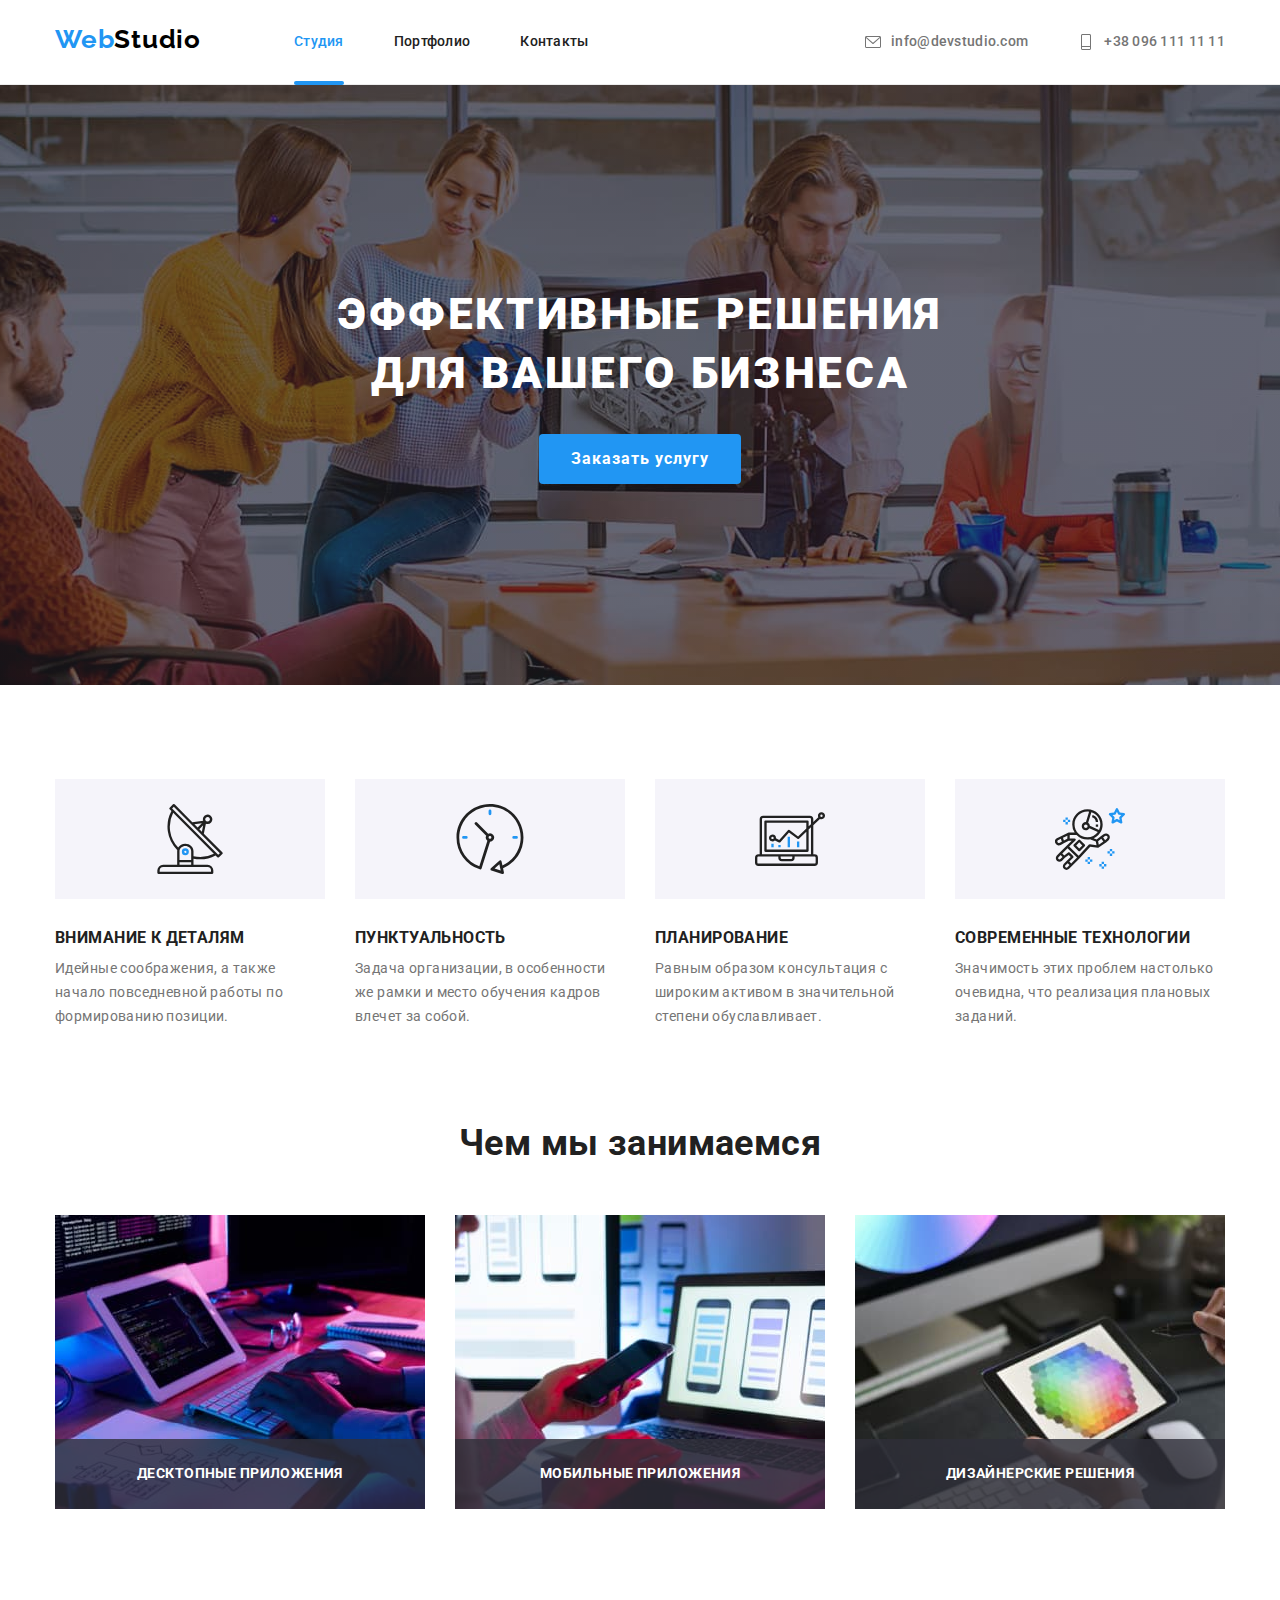
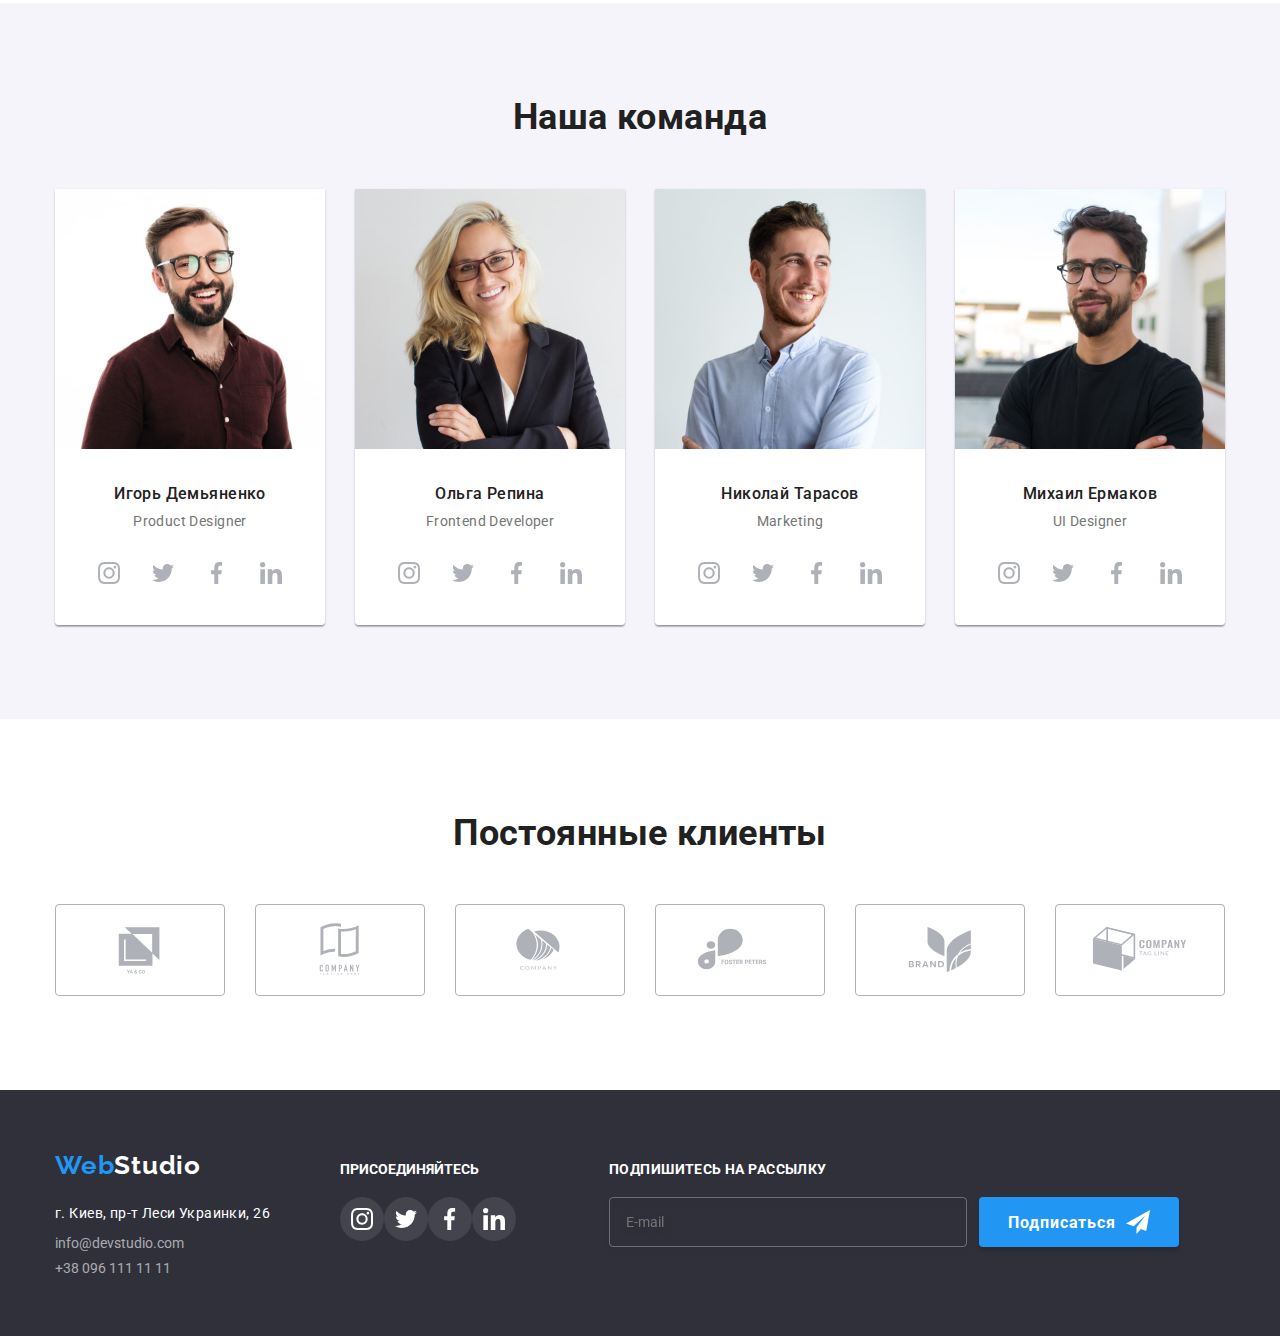
==== index.html @ de1c27d7 "first start with sass" ====
<!DOCTYPE html>
<html lang="ru">
<head>
   <meta charset="UTF-8">
   <meta http-equiv="X-UA-Compatible" content="IE=edge">
   <meta name="viewport" content="width=device-width, initial-scale=1.0">
   <title>Студия</title>
   <link href="https://fonts.googleapis.com/css2?family=Raleway:wght@700&family=Roboto:wght@400;500;700;900&display=swap"
      rel="stylesheet">
   <link rel="stylesheet" href="https://cdnjs.cloudflare.com/ajax/libs/modern-normalize/1.1.0/modern-normalize.min.css" />
   <link rel="stylesheet" href="./css/main.min.css">

</head>
<body>
      <!-- ----------------------------------------------------Header -->
   <header class="header">
      <div class="container head">
      <a href="./index.html" rel="noopener noreferrer" class="logo" lang="en">Web<span class="logo-primary">Studio</span></a>
      <nav class="nav">
         <ul class="nav-list">
            <li class="nav-item"><a class="nav-link curent" href="./index.html">Студия</a></li>
            <li class="nav-item"><a class="nav-link" href="./portfolio.html">Портфолио</a></li>
            <li class="nav-item"><a class="nav-link" href="">Контакты</a></li>
         </ul>
      </nav>
         <ul class="contact-list">
            <li class="contact-item">
               <a class="contact-link" href="mailto:info@devstudio.com"><svg class="icon-contact">
                  <use href="./images/icons-svg/symbol-defs.svg#icon-mail-icon" ></use>
               </svg>info@devstudio.com</a></li>
            <li class="contact-item">
               <a class="contact-link" href="tel:+380961111111"><svg class="icon-contact">
                  <use href="./images/icons-svg/symbol-defs.svg#icon-phone-icon" ></use>
               </svg>+38 096 111 11 11</a>
            </li>
         </ul>
      </div>
   </header>
   <main>
      <!------------------------------------------------------ Hero -->
         <section class="section main">
            <h1 class="main-title">Эффективные решения для вашего бизнеса</h1>
            <button class="main-button" type="button" data-modal-open>Заказать услугу</button>
         </section>
      <!-- -----------------------------------------------Особенности -->
      <section class="section features">
         <div class="container features">
            <h2 class="visually-hidden">Особенности</h2>
            <ul class="features-list">
               <li class="features-item">
                  <div class="features-icon-container">
                     <svg class="icon-features">
                        <use href="./images/features-icon/features-icon.svg#icon-antenna1"></use>
                     </svg>
                  </div>
                  <h3 class="features-caption">Внимание к деталям</h3>
                  <p class="features-text">Идейные соображения, а также начало повседневной работы по формированию позиции.</p>
               </li>
               <li class="features-item">
                  <div class="features-icon-container">
                     <svg class="icon-features">
                        <use href="./images/features-icon/features-icon.svg#icon-clock2"></use>
                     </svg>
                  </div>
                  <h3 class="features-caption">Пунктуальность</h3>
                  <p class="features-text">Задача организации, в особенности же рамки и место обучения кадров влечет за собой.</p>
               </li>
               <li class="features-item">
                  <div class="features-icon-container">
                     <svg class="icon-features">
                        <use href="./images/features-icon/features-icon.svg#icon-diagram3"></use>
                     </svg>
                  </div>
                  <h3 class="features-caption">Планирование</h3>
                  <p class="features-text">Равным образом консультация с широким активом в значительной степени обуславливает.</p>
               </li>
               <li class="features-item">
                  <div class="features-icon-container">
                     <svg class="icon-features">
                        <use href="./images/features-icon/features-icon.svg#icon-astronaut-4"></use>
                     </svg>
                  </div>
                  <h3 class="features-caption">Современные технологии</h3>
                  <p class="features-text">Значимость этих проблем настолько очевидна, что реализация плановых заданий.</p>
               </li>
            </ul>
         </div>
      </section>
      <!-- ---------------------------------------------Чем занимаемся -->
      <section class="section work">
         <div class="container work">
            <h2 class="work-title">Чем мы занимаемся</h2>
            <ul class="work-list">
               <li class="work-item">
                  <div class="work-overlay-box">
                     <p class="work-overlay-caption">Десктопные приложения</p>
                  </div>
                  <img class="work-image" width="370" height="294" src="./images/img.jpg" alt="кодирование">
               </li>
               <li class="work-item">
                  <div class="work-overlay-box">
                     <p class="work-overlay-caption">Мобильные приложения</p>
                  </div>
                  <img class="work-image" width="370" height="294" src="./images/img1.jpg" alt="сервис">
               </li>
               <li class="work-item">
                  <div class="work-overlay-box">
                     <p class="work-overlay-caption">Дизайнерские решения</p>
                  </div>
                  <img class="work-image" width="370" height="294" src="./images/img2.jpg" alt="дизайн">
               </li>
            </ul>
         </div>
      </section>
      <!-- ---------------------------------------------Наша команда -->
      <section class="section team ">
         <div class="container team">
            <h2 class="team-title">Наша команда</h2>
            <ul class="team-list">
               <li class="team-item">
                  <img width="270" height="260" src="./images/person1.jpg" alt="персонал1">
                  <div class="team-box">
                     <h3 class="team-caption">Игорь Демьяненко</h3>
                     <p class="team-text" lang="en">Product Designer</p>
                     <ul class="team-icon-list">
                        <li class="team-icon-item">
                           <a href="#" class="team-icon-link">
                              <svg class="icon-team">
                                 <use href="./images/icons-svg/symbol-defs.svg#icon-instagram-icon"></use>
                              </svg>
                           </a>
                        </li>
                        <li class="team-icon-item">
                           <a href="#" class="team-icon-link">
                              <svg class="icon-team">
                                 <use href="./images/icons-svg/symbol-defs.svg#icon-twitter-icon"></use>
                              </svg>
                           </a>
                        </li>
                        <li class="team-icon-item">
                           <a href="#" class="team-icon-link">
                              <svg class="icon-team">
                                 <use href="./images/icons-svg/symbol-defs.svg#icon-facebook-icon"></use>
                              </svg>
                           </a>
                        </li>
                        <li class="team-icon-item">
                           <a href="#" class="team-icon-link">
                              <svg class="icon-team">
                                 <use href="./images/icons-svg/symbol-defs.svg#icon-linkedin-icon"></use>
                              </svg>
                           </a>
                        </li>
                     </ul>
                  </div>
               </li>
               <li class="team-item">
                  <img width="270" height="260" src="./images/person2.jpg" alt="персонал2">
                  <div class="team-box">
                     <h3 class="team-caption">Ольга Репина</h3>
                     <p class="team-text" lang="en">Frontend Developer</p>
                     <ul class="team-icon-list">
                        <li class="team-icon-item">
                           <a href="#" class="team-icon-link">
                              <svg class="icon-team">
                                 <use href="./images/icons-svg/symbol-defs.svg#icon-instagram-icon"></use>
                              </svg>
                           </a>
                        </li>
                        <li class="team-icon-item">
                           <a href="#" class="team-icon-link">
                              <svg class="icon-team">
                                 <use href="./images/icons-svg/symbol-defs.svg#icon-twitter-icon"></use>
                              </svg>
                           </a>
                        </li>
                        <li class="team-icon-item">
                           <a href="#" class="team-icon-link">
                              <svg class="icon-team">
                                 <use href="./images/icons-svg/symbol-defs.svg#icon-facebook-icon"></use>
                              </svg>
                           </a>
                        </li>
                        <li class="team-icon-item">
                           <a href="#" class="team-icon-link">
                              <svg class="icon-team">
                                 <use href="./images/icons-svg/symbol-defs.svg#icon-linkedin-icon"></use>
                              </svg>
                           </a>
                        </li>
                     </ul>
                  </div>
               </li>
               <li class="team-item">
                  <img width="270" height="260" src="./images/person3.jpg" alt="персонал3">
                  <div class="team-box">
                     <h3 class="team-caption">Николай Тарасов</h3>
                     <p class="team-text" lang="en">Marketing</p>
                     <ul class="team-icon-list">
                        <li class="team-icon-item">
                           <a href="#" class="team-icon-link">
                              <svg class="icon-team">
                                 <use href="./images/icons-svg/symbol-defs.svg#icon-instagram-icon"></use>
                              </svg>
                           </a>
                        </li>
                        <li class="team-icon-item">
                           <a href="#" class="team-icon-link">
                              <svg class="icon-team">
                                 <use href="./images/icons-svg/symbol-defs.svg#icon-twitter-icon"></use>
                              </svg>
                           </a>
                        </li>
                        <li class="team-icon-item">
                           <a href="#" class="team-icon-link">
                              <svg class="icon-team">
                                 <use href="./images/icons-svg/symbol-defs.svg#icon-facebook-icon"></use>
                              </svg>
                           </a>
                        </li>
                        <li class="team-icon-item">
                           <a href="#" class="team-icon-link">
                              <svg class="icon-team">
                                 <use href="./images/icons-svg/symbol-defs.svg#icon-linkedin-icon"></use>
                              </svg>
                           </a>
                        </li>
                     </ul>
                   </div>
               </li>
               <li class="team-item">
                  <img width="270" height="260" src="./images/person4.jpg" alt="персонал4">
                  <div class="team-box">
                     <h3 class="team-caption">Михаил Ермаков</h3>
                     <p class="team-text" lang="en">UI Designer</p>
                     <ul class="team-icon-list">
                        <li class="team-icon-item">
                           <a href="#" class="team-icon-link">
                              <svg class="icon-team">
                                 <use href="./images/icons-svg/symbol-defs.svg#icon-instagram-icon"></use>
                              </svg>
                           </a>
                        </li>
                        <li class="team-icon-item">
                           <a href="#" class="team-icon-link">
                              <svg class="icon-team">
                                 <use href="./images/icons-svg/symbol-defs.svg#icon-twitter-icon"></use>
                              </svg>
                           </a>
                        </li>
                        <li class="team-icon-item">
                           <a href="#" class="team-icon-link">
                              <svg class="icon-team">
                                 <use href="./images/icons-svg/symbol-defs.svg#icon-facebook-icon"></use>
                              </svg>
                           </a>
                        </li>
                        <li class="team-icon-item">
                           <a href="#" class="team-icon-link">
                              <svg class="icon-team">
                                 <use href="./images/icons-svg/symbol-defs.svg#icon-linkedin-icon"></use>
                              </svg>
                           </a>
                        </li>
                     </ul>
                  </div>
               </li>
            </ul>
         </div>
      </section>
      <!-- -----------------------------------------------Наши партнеры -->
      <section class="section client">
         <div class="container client">
            <h2 class="client-title">Постоянные клиенты</h2>
            <ul class="client-list">
               <li class="client-item">
                  <a href="#" class="client-link">
                     <svg class="logo-client">
                        <use href="./images/logo/logo-defs.svg#icon-logo1" ></use>
                     </svg>   
                  </a>
               </li>
               <li class="client-item">
                  <a href="#" class="client-link">
                     <svg class="logo-client">
                        <use href="./images/logo/logo-defs.svg#icon-logo2"></use>
                     </svg>
                  </a>
               </li>
               <li class="client-item">
                  <a href="#" class="client-link">
                     <svg class="logo-client">
                        <use href="./images/logo/logo-defs.svg#icon-logo3"></use>
                     </svg>
                  </a>
               </li>
               <li class="client-item">
                  <a href="#" class="client-link">
                     <svg class="logo-client">
                        <use href="./images/logo/logo-defs.svg#icon-logo4"></use>
                     </svg>
                  </a>
               </li>
               <li class="client-item">
                  <a href="#" class="client-link">
                     <svg class="logo-client">
                        <use href="./images/logo/logo-defs.svg#icon-logo5"></use>
                     </svg>
                  </a>
               </li>
               <li class="client-item">
                  <a href="#" class="client-link">
                     <svg class="logo-client">
                        <use href="./images/logo/logo-defs.svg#icon-logo6"></use>
                     </svg>
                  </a>
               </li>
            </ul>
         </div>
      </section>
   </main>
   <!-------------------------------------------------------Footer -->
   <footer class="footer">
      <div class="container container-footer">
        <div class="container-logo">
         <a href="./index.html" rel="noopener noreferrer" class="logo" lang="en">Web<span
            class="logo-secondary">Studio</span></a>
         <address class="address">
            <p class="address-destination">г. Киев, пр-т Леси Украинки, 26</p>
            <ul class="address-list">
               <li class="address-item"><a class="address-contact" href="mailto:info@devstudio.com">info@devstudio.com</a></li>
               <li class="address-item"><a class="address-contact" href="tel:+380961111111">+38 096 111 11 11</a></li>
            </ul>
         </address>
        </div>
        <div class="container-join">
           <p class="join-title">
            присоединяйтесь
           </p>
           <ul class="join-list">
              <li class="join-items">
                 <a href="#" class="join-link"> 
                  <svg class="icon-join">
                     <use href="./images/icons-svg/symbol-defs.svg#icon-instagram-icon"></use>
                  </svg>
                 </a>
               </li>
              <li class="join-items">
                 <a href="#" class="join-link">
                 <svg class="icon-join">
                    <use href="./images/icons-svg/symbol-defs.svg#icon-twitter-icon" ></use>
                 </svg>   
                  </a>
               </li>
              <li class="join-items">
                 <a href="#" class="join-link">
                  <svg class="icon-join">
                     <use href="./images/icons-svg/symbol-defs.svg#icon-facebook-icon" ></use>
                  </svg>                 
                 </a>
               </li>
              <li class="join-items">
                 <a href="#" class="join-link">
                  <svg class="icon-join">
                     <use href="./images/icons-svg/symbol-defs.svg#icon-linkedin-icon" ></use>
                  </svg>                     
                 </a>
               </li>
           </ul>
        </div>
        <div class="container-sign-up">
           <form action="" class="sugn-up-form" >
              <div class="sign-up-box">
                  <label for="sign-up-mail" class="sign-up-label">Подпишитесь на рассылку</label>
                  <input type="email" name="sign-up-mail" id="sign-up-mail" class="sign-up-input" placeholder="E-mail">
              </div>
            </form>
              <div class="sign-up-button">
                  <button type="submit" class="sign-btn">Подписаться<svg class="sign-up-button-icon">
                     <use href="./images/modal-icon/symbol-defs.svg#icon-sign-up"></use>
                  </svg></button> 
               </div>
        </div>
      </div>
   </footer>
            <div class="backdrop is-hidden" data-modal>
               <div class="modal">
                  <button class="close" data-modal-close>
                     <svg class="icon-button">
                        <use href="./images/modal-icon/symbol-defs.svg#icon-close-black"></use>
                     </svg>
                  </button>
                  <p class="modal-title">Оставьте свои данные, мы вам перезвоним</p>
                  <form action="" class="modal-form" autocomplete="on">
                     <div class="modal-box">
                        <div class="modal-form-box">
                           <label for="user-name" class="modal-label">Имя</label>
                           <div class="box-icon-input">
                              <input type="text" name="user-name" id="user-name" class="modal-input">
                              <svg class="modal-icon-svg">
                                 <use href="./images/modal-icon/symbol-defs.svg#icon-name"></use>
                              </svg>
                           </div>
                        </div>
                        <div class="modal-form-box">
                           <label for="user-tel" class="modal-label">Телефон</label>
                           <div class="box-icon-input">
                              <input type="tel" name="user-tel" id="user-tel" class="modal-input">
                              <svg class="modal-icon-svg">
                                 <use href="./images/modal-icon/symbol-defs.svg#icon-tel"></use>
                              </svg>
                           </div>
                        </div>
                        <div class="modal-form-box">
                           <label for="user-mail" class="modal-label">Почта</label>
                           <div class="box-icon-input">
                              <input type="mail" name="user-mail" id="user-mail" class="modal-input">
                              <svg class="modal-icon-svg">
                                 <use href="./images/modal-icon/symbol-defs.svg#icon-mail"></use>
                              </svg>
                           </div>
                        </div>
                        <div class="modal-form-box">
                           <label for="user-comment" class="modal-label">Комментарий</label>
                           <textarea name="user-comment" id="user-comment" cols="30" rows="10" placeholder="Введите текст"
                              class="modal-area-comment"></textarea>
                        </div>
                        <div class="modal-form-checkbox">
                           <input type="checkbox" name="user-policy" id="user-policy" class="modal-input-policy visually-hidden">
                           <label for="user-policy" class="modal-policy-text"><span class="border-checkbox">
                                 <svg class="icon-check" width="16" height="15">
                                    <use href="./images/checkbox/checkbox-icon.svg#icon-check"></use>
                                 </svg>
                              </span>
                              Соглашаюсь с рассылкой и принимаю
                              <a href="#" class="modal-policy-link">Условия договора</a>
                           </label>
                        </div>
                     </div>
                  </form> 
                  <button type="submit" class="modal-button-submit">Отправить</button>
               </div>
            </div>

   <script src="./js/modal.js"></script>
 </body>
</html>
---- css/main.min.css ----
:root{--primary-text-color: #757575;--title-text-color: #212121;--accent-color: #2196f3;--primary-white-color: #ffffff;--button-bgc-color: #f5f4fa;--header-bgc-color: #2f303a;--team-bgc-color: #f5f4fa;--footer-contact-color: rgba(255, 255, 255, 0.6);--header-border-color: #ececec;--content-border-color: #eeeeee;--features-icon-background: #f5f4fa;--features-icon-color: #212121;--footer-icon-background: #43444d;--team-icon-color: #afb1b8;--client-border-color: #afb1b8;--client-logo-color: #afb1b8;--logo-primary-color: #000000;--overflow-bgc-color: rgba(33, 150, 243, 0.9);--timing-function: cubic-bezier(0.4, 0, 0.2, 1);--work-overlay-bgc-color: rgba(47, 48, 58, 0.8);--modal-title-color: #212121;--modal-icon-input-color: #212121;--modal-text-color: #757575;--modal-comment-placeholder: rgba(117, 117, 117, 0.5);--modal-policy-link: #2196f3;--modal-button-submit-color: #ffffff;--modal-checkbox-border-color: #212121}li{list-style:none}img{display:block}h1,h2,h3,h4,h5,h6,p,ul{margin:0;padding:0}ul{display:inline-block;padding-left:0}.logo,.features,.work,.team,.client,.content-item .content-button,.content-text,.address-destination,.content-overlay-caption{letter-spacing:0.03em}.visually-hidden{position:absolute;width:1px;height:1px;margin:-1px;border:0;padding:0;white-space:nowrap;clip-path:inset(100%);clip:rect(0 0 0 0);overflow:hidden}body{background-color:var(--primary-white-color);color:var(--primary-text-color);font-family:Roboto, sans-serif;font-size:14px}.container{width:1200px;margin:0 auto;padding:0 15px}.section{padding:94px 0px}.header{border-bottom:1px solid var(--header-border-color)}.container.head{display:flex}.logo{display:block;padding-top:24px;padding-bottom:24px;text-decoration:none;line-height:1.2;color:var(--accent-color);font-family:Raleway, sans-serif;font-weight:700;font-size:26px}.logo-primary{color:var(--logo-primary-color);font-family:Raleway, sans-serif;font-weight:700;font-size:26px}.logo-secondary{color:var(--primary-white-color);font-family:Raleway, sans-serif;font-weight:700;font-size:26px}.nav{margin-left:93px}.nav-list{display:flex}.nav-list .nav-item+.nav-item{margin-left:50px}.nav-link{position:relative;display:block;padding-top:32px;padding-bottom:32px;color:var(--title-text-color);font-weight:500;line-height:1.4;letter-spacing:0.02em;text-decoration:none;transition:color 250ms var(--timing-function)}.nav-link:hover,.nav-link:focus{color:var(--accent-color)}.nav-link.curent{color:var(--accent-color)}.nav-link.curent::after{content:' ';width:100%;height:4px;position:absolute;bottom:-1px;left:0;background-color:var(--accent-color);border-radius:2px}.contact-link{display:flex;align-items:center;padding-top:32px;padding-bottom:32px;color:var(--primary-text-color);font-weight:500;line-height:1.4;letter-spacing:0.02em;text-decoration:none;transition:color 250ms var(--timing-function)}.contact-link:hover,.contact-link:focus{color:var(--accent-color)}.contact-list{display:flex;margin-left:auto}.contact-list .contact-item+.contact-item{margin-left:50px}.contact-item{display:flex;align-items:center}.icon-contact{width:16px;height:16px;margin-right:10px;fill:currentColor}.section.main{padding-top:200px;padding-bottom:200px;text-align:center;max-width:1600px;height:600px;margin-left:auto;margin-right:auto;background-image:linear-gradient(to right, rgba(47,48,58,0.4), rgba(47,48,58,0.4)),url("../images/background.jpg");background-position:center;background-repeat:no-repeat;background-size:cover;background-color:var(--header-bgc-color)}.main-title{width:696px;margin:0 auto;color:var(--primary-white-color);font-size:44px;font-weight:900;line-height:1.36;letter-spacing:0.06em;text-transform:uppercase}.main-button{display:inline-block;margin-top:30px;margin-left:auto;margin-right:auto;padding:10px 32px;color:var(--primary-white-color);background-color:var(--accent-color);font-family:Roboto, sans-serif;font-weight:700;line-height:1.87;font-size:16px;letter-spacing:0.06em;border-style:none;cursor:pointer;border-radius:4px}.features-list{display:flex;justify-content:space-between}.features-list .features-item+.features-item{margin-left:30px}.features-item{width:270px}.features-caption{margin-bottom:10px;color:var(--title-text-color);line-height:1.14;text-transform:uppercase}.features-text{line-height:1.71}.features-icon-container{display:flex;justify-content:center;align-items:center;height:120px;margin-bottom:30px;color:var(--features-icon-color);background-color:var(--features-icon-background)}.icon-features{width:70px;height:70px;fill:currentColor}.work-title{color:var(--title-text-color);font-size:36px;font-weight:700;line-height:1.16;text-align:center;margin-bottom:50px}.section.work{padding-top:0}.work-list{display:flex;justify-content:space-between}.work-list .work-item+.work-item{margin-left:30px}.work-item{position:relative}.work-overlay-box{display:flex;justify-content:center;align-items:center;position:absolute;width:100%;height:70px;bottom:0;left:0;background-color:var(--work-overlay-bgc-color)}.work-overlay-caption{font-weight:bold;line-height:1.14;letter-spacing:0.03em;text-transform:uppercase;color:var(--primary-white-color)}.section.team{background-color:var(--team-bgc-color)}.team-title{color:var(--title-text-color);font-size:36px;font-weight:700;line-height:1.16;text-align:center;margin-bottom:50px;text-align:center;margin-bottom:50px}.team-caption{color:var(--title-text-color);font-weight:500;font-size:16px;line-height:1.87}.team-text{color:var(--primary-text-color);line-height:1.87;margin-bottom:16px}.team-list{display:flex}.team-list .team-item+.team-item{margin-left:30px}.team-item{box-shadow:0px 1px 3px rgba(0,0,0,0.12),0px 1px 1px rgba(0,0,0,0.14),0px 2px 1px rgba(0,0,0,0.2);border-radius:0px 0px 4px 4px}.team-box{background-color:var(--primary-white-color);padding:30px 32px;text-align:center;border-radius:0px 0px 4px 4px}.team-icon-list{display:flex}.team-icon-list .team-icon-item+.team-icon-item{margin-left:10px}.team-icon-link{display:flex;justify-content:center;align-items:center;width:44px;height:44px;color:var(--team-icon-color);transition:color 250ms var(--timing-function),background-color 250ms var(--timing-function),border-radius 250ms var(--timing-function)}.team-icon-link:hover,.team-icon-link:focus{color:var(--primary-white-color);background-color:var(--accent-color);border-radius:50%}.icon-team{width:22px;height:22px;fill:currentColor}.client-title{color:var(--title-text-color);font-size:36px;font-weight:700;line-height:1.16;text-align:center;margin-bottom:50px}.client-list{display:flex}.client-list .client-item+.client-item{margin-left:30px}.client-link{display:flex;align-items:center;justify-content:center;width:170px;height:92px;color:var(--client-logo-color);border:1px solid var(--client-border-color);border-radius:4px;transition:color 20ms var(--timing-function),border-color 250ms var(--timing-function)}.client-link:hover,.client-link:focus{color:var(--accent-color);border-color:var(--accent-color)}.logo-client{width:106px;height:60px;fill:currentColor}.backdrop{position:fixed;top:0;left:0;width:100%;height:100%;margin:17px auto;background-color:rgba(0,0,0,0.2);opacity:1;visibility:visible;transition:opacity 250ms var(--timing-function),visibility 250ms var(--timing-function)}.backdrop.is-hidden{opacity:0;visibility:hidden;pointer-events:none}.modal{position:fixed;top:50%;left:50%;transform:translate(-50%, -50%);padding:40px;min-width:528px;min-height:581px;background-color:#fff;border-radius:4px;box-shadow:0px 1px 3px rgba(0,0,0,0.12),0px 1px 1px rgba(0,0,0,0.14),0px 2px 1px rgba(0,0,0,0.2)}.modal-title{margin-bottom:12px;font-weight:700;font-size:20px;line-height:1.15;letter-spacing:0.03em;color:var(--modal-title-color)}.modal-box{margin:0;padding:0}.modal-box :nth-child(4){margin-bottom:20px}.modal-form-box{width:100%;margin-bottom:10px}.modal-input{padding-left:42px;width:100%;height:40px;border-radius:4px;border:1px solid rgba(33,33,33,0.2);outline:none;transition:border-color 250ms var(--timing-function)}.modal-input:focus{border-color:var(--accent-color)}.modal-input:focus+.modal-icon-svg{fill:var(--accent-color)}.modal-label{display:block;padding-bottom:4px;font-weight:normal;font-size:12px;line-height:1.16;letter-spacing:0.01em;color:var(--modal-text-color)}.modal-area-comment{padding:12px 16px;width:100%;height:120px;border:1px solid rgba(33,33,33,0.2);border-radius:4px;resize:none;outline:none;transition:border-color 250ms var(--timing-function)}.modal-area-comment:focus{border-color:var(--accent-color)}.box-icon-input{position:relative;width:100%;color:var(--modal-icon-input-color)}.modal-icon-svg{position:absolute;top:50%;left:15px;transform:translateY(-50%);width:13px;height:13px;fill:currentColor;transition:fill 250ms var(--timing-function)}.modal-form-checkbox{margin-bottom:30px}.modal-policy-text{display:flex;justify-content:center;align-items:center;height:15px;font-size:14px;line-height:1.71;letter-spacing:0.03em}.modal-input-policy{cursor:pointer}.border-checkbox{display:flex;justify-content:center;align-items:center;width:16px;height:15px;border:2px solid var(--modal-checkbox-border-color);border-radius:2px;margin-right:8px;transition:background-color 250ms var(--timing-function),border-color 250ms var(--timing-function)}.modal-input-policy:focus+.modal-policy-text .border-checkbox,.modal-input-policy:hover+.modal-policy-text .border-checkbox{border-color:#2196f3}.modal-input-policy:checked+.modal-policy-text .border-checkbox{background-color:var(--accent-color);border:none}.icon-check{fill:transparent}.modal-input-policy:checked:focus+.modal-policy-text .icon-check{fill:var(--primary-white-color)}.modal-policy-link{color:var(--modal-policy-link);text-decoration:underline;font-size:14px;line-height:1.71;letter-spacing:0.03em;text-decoration-skip-ink:none;margin-left:3px}.modal-button-submit{position:absolute;left:50%;bottom:40px;transform:translateX(-50%);width:200px;height:50px;background-color:var(--accent-color);color:var(--modal-button-submit-color);box-shadow:0px 4px 4px rgba(0,0,0,0.15);border-radius:4px;border:none;font-weight:700;font-size:16px;line-height:1.87;letter-spacing:0.06em;cursor:pointer}.close{position:absolute;right:8px;top:8px;width:30px;height:30px;border-radius:50%;background:#ffffff;border:1px solid rgba(0,0,0,0.1);cursor:pointer;transition:color 250ms var(--timing-function)}.close:hover,.close:focus{color:var(--accent-color)}.icon-button{width:100%;height:100%;fill:currentColor}.content-overlay-box{position:relative;overflow:hidden}.content-overlay{position:absolute;width:100%;height:100%;top:0;left:0;padding:63px 24px;background-color:var(--overflow-bgc-color);transform:translateY(101%);transition:transform 250ms var(--timing-function)}.content-link:hover .content-overlay,.content-link:focus .content-overlay{transform:translateY(0)}.content-overlay-caption{color:#ffffff;font-size:18px;line-height:1.56}.content-button{display:inline-block;padding:6px 22px;color:var(--title-text-color);background-color:var(--button-bgc-color);border-style:none;border-radius:4px;cursor:pointer;font-family:Roboto, sans-serif;font-weight:500;font-size:16px;line-height:1.62;transition:color 250ms var(--timing-function),backgroung-color 250ms var(--timing-function),box-shadow 250ms var(--timing-function)}.content-button.curent{color:var(--primary-white-color);background-color:var(--accent-color)}.content-button:hover,.content-button:focus{color:var(--primary-white-color);background-color:var(--accent-color);box-shadow:0px 3px 1px rgba(0,0,0,0.1),0px 1px 2px rgba(0,0,0,0.08),0px 2px 2px rgba(0,0,0,0.12)}.content-primary-list{display:flex;justify-content:center;margin-bottom:34px}.content-primary-list.content-list+.content-list{margin-left:20px}.content-secondary-list{display:flex;flex-wrap:wrap}.wrap-items{width:370px;margin-right:30px;margin-bottom:30px}.wrap-items:nth-child(3n){margin-right:0}.wrap-items:nth-last-child(-n+3){margin-bottom:0}.content-text{color:var(--primary-text-color);font-size:16px;line-height:1.87}.content-title{color:var(--title-text-color);font-size:18px;line-height:2;font-weight:700;letter-spacing:0.06em}.content-link{text-decoration:none;display:block;transition:box-shadow 250ms var(--timing-function)}.content-link:hover,.content-link:focus{box-shadow:0px 1px 1px rgba(0,0,0,0.12),0px 4px 4px rgba(0,0,0,0.06),1px 4px 6px rgba(0,0,0,0.16)}.content-block{padding:20px 24px;border:1px solid var(--content-border-color);border-top:0}.footer{background-color:var(--header-bgc-color);padding:60px 0}.container.container-footer{display:flex;align-items:baseline}.container-logo .logo{padding:0;margin-bottom:20px}.address-item:not(:last-child){margin-bottom:9px}.address-contact{font-style:normal;color:var(--footer-contact-color);transition:color 250ms var(--timing-function);text-decoration:none}.address-contact:hover,.address-contact:focus{color:var(--accent-color)}.address-destination{display:block;margin-bottom:9px;color:var(--primary-white-color);line-height:1.71;font-style:normal}.container-join{margin-left:70px}.join-title{font-weight:700;color:var(--primary-white-color);text-transform:uppercase;margin-bottom:20px}.join-list{display:flex}.join-list.join-items+.join-items{margin-left:10px}.join-link{display:inline-flex;justify-content:center;align-items:center;width:44px;height:44px;border-radius:50%;background-color:var(--footer-icon-background);color:var(--primary-white-color);transition:background-color 250ms var(--timing-function)}.join-link .join-link:hover,.join-link .join-link:focus{color:var(--primary-white-color);background-color:var(--accent-color)}.icon-join{width:22px;height:22px;fill:currentColor}.container-sign-up{margin-left:93px;display:flex;align-items:flex-end;flex-grow:1}.sign-up-label{margin-bottom:20px;font-weight:700;font-size:14px;line-height:1.15;letter-spacing:0.03em;text-transform:uppercase;color:var(--primary-white-color)}.sign-up-input{width:358px;height:50px;padding-left:16px;border:1px solid rgba(255,255,255,0.3);filter:drop-shadow(0px 4px 4px rgba(0,0,0,0.15));border-radius:4px;background-color:transparent;color:var(--primary-white-color)}.sign-up-box{display:flex;flex-direction:column}.sugn-up-form{display:flex;width:358px}.sign-up-button{margin-left:12px;width:200px;height:50px;color:#ececec}.sign-btn{width:100%;height:100%;display:flex;align-items:center;justify-content:center;text-align:center;box-shadow:0px 4px 4px rgba(0,0,0,0.15);color:var(--primary-white-color);background-color:var(--accent-color);border-radius:4px;border:none;cursor:pointer;font-weight:700;font-size:16px;line-height:1.87;letter-spacing:0.06em}.sign-up-button-icon{margin-left:10px;width:24px;height:24px;fill:currentColor}
/*# sourceMappingURL=main.min.css.map */
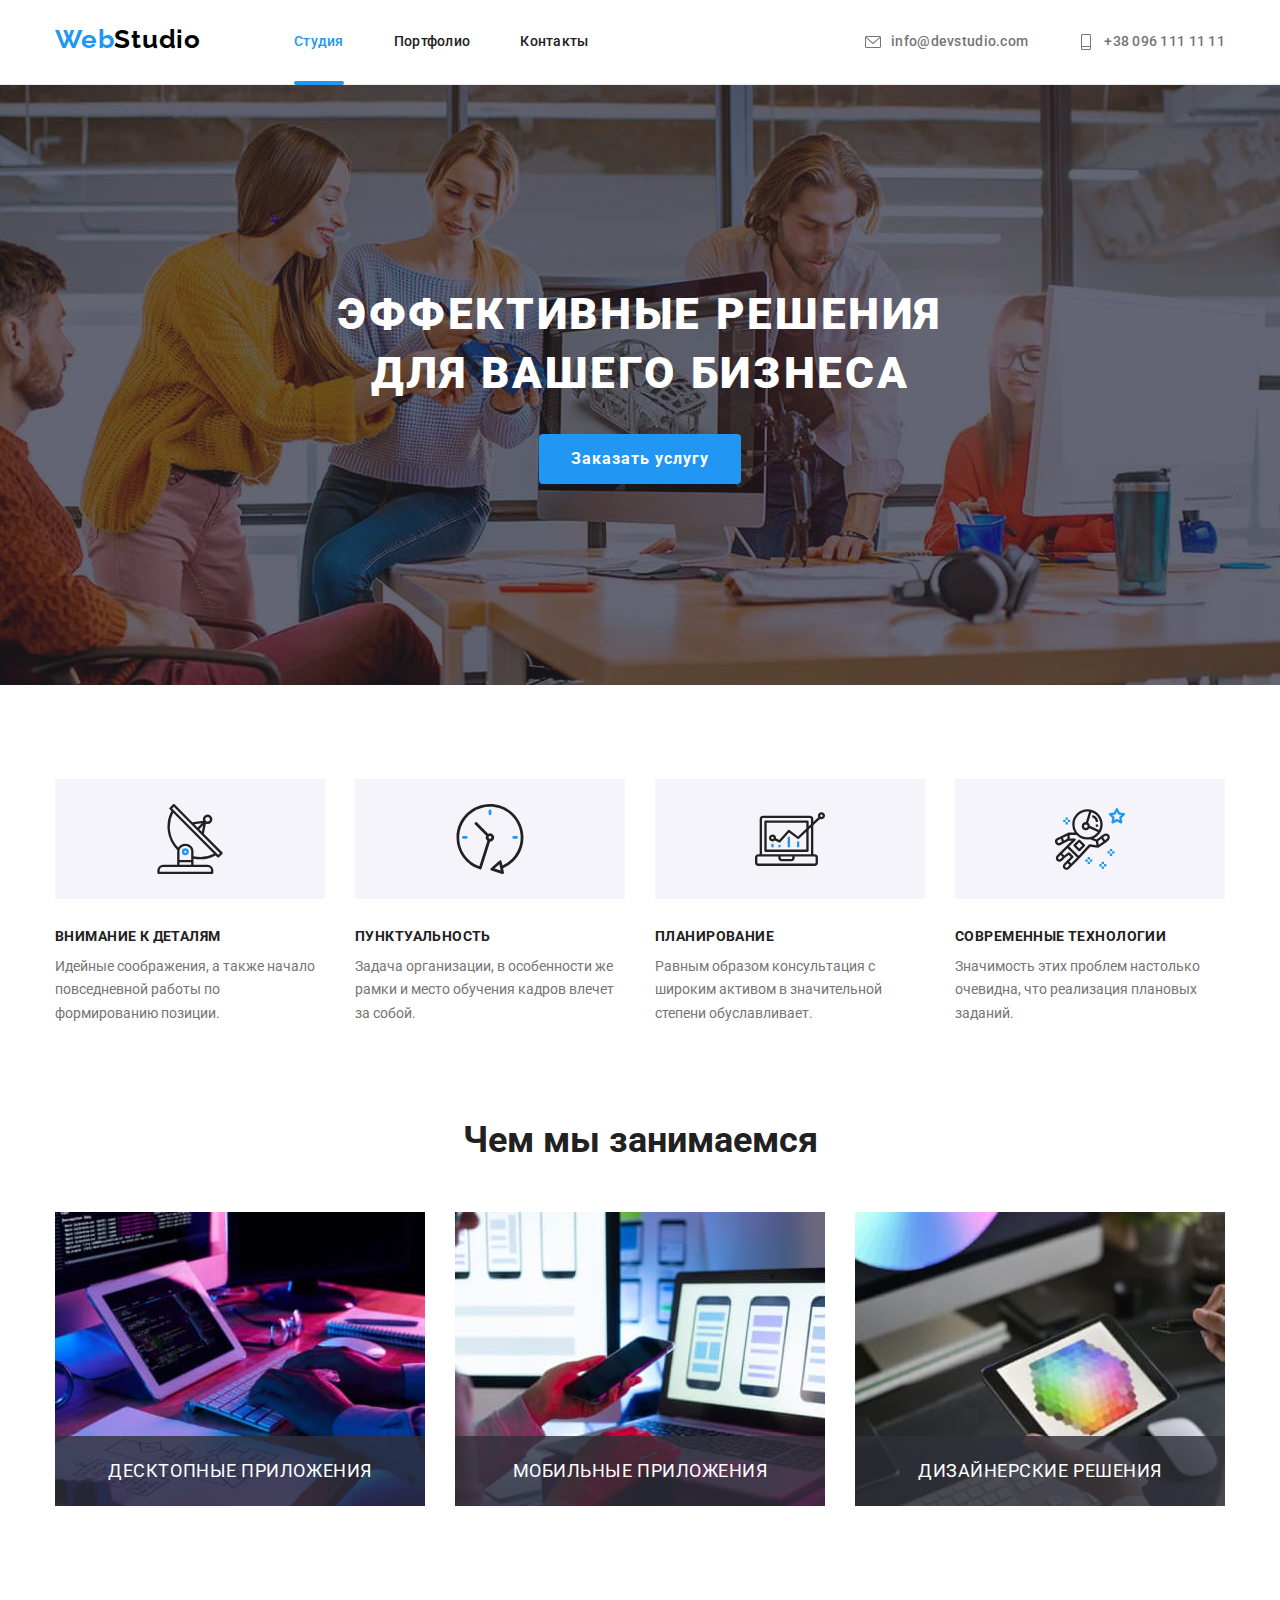
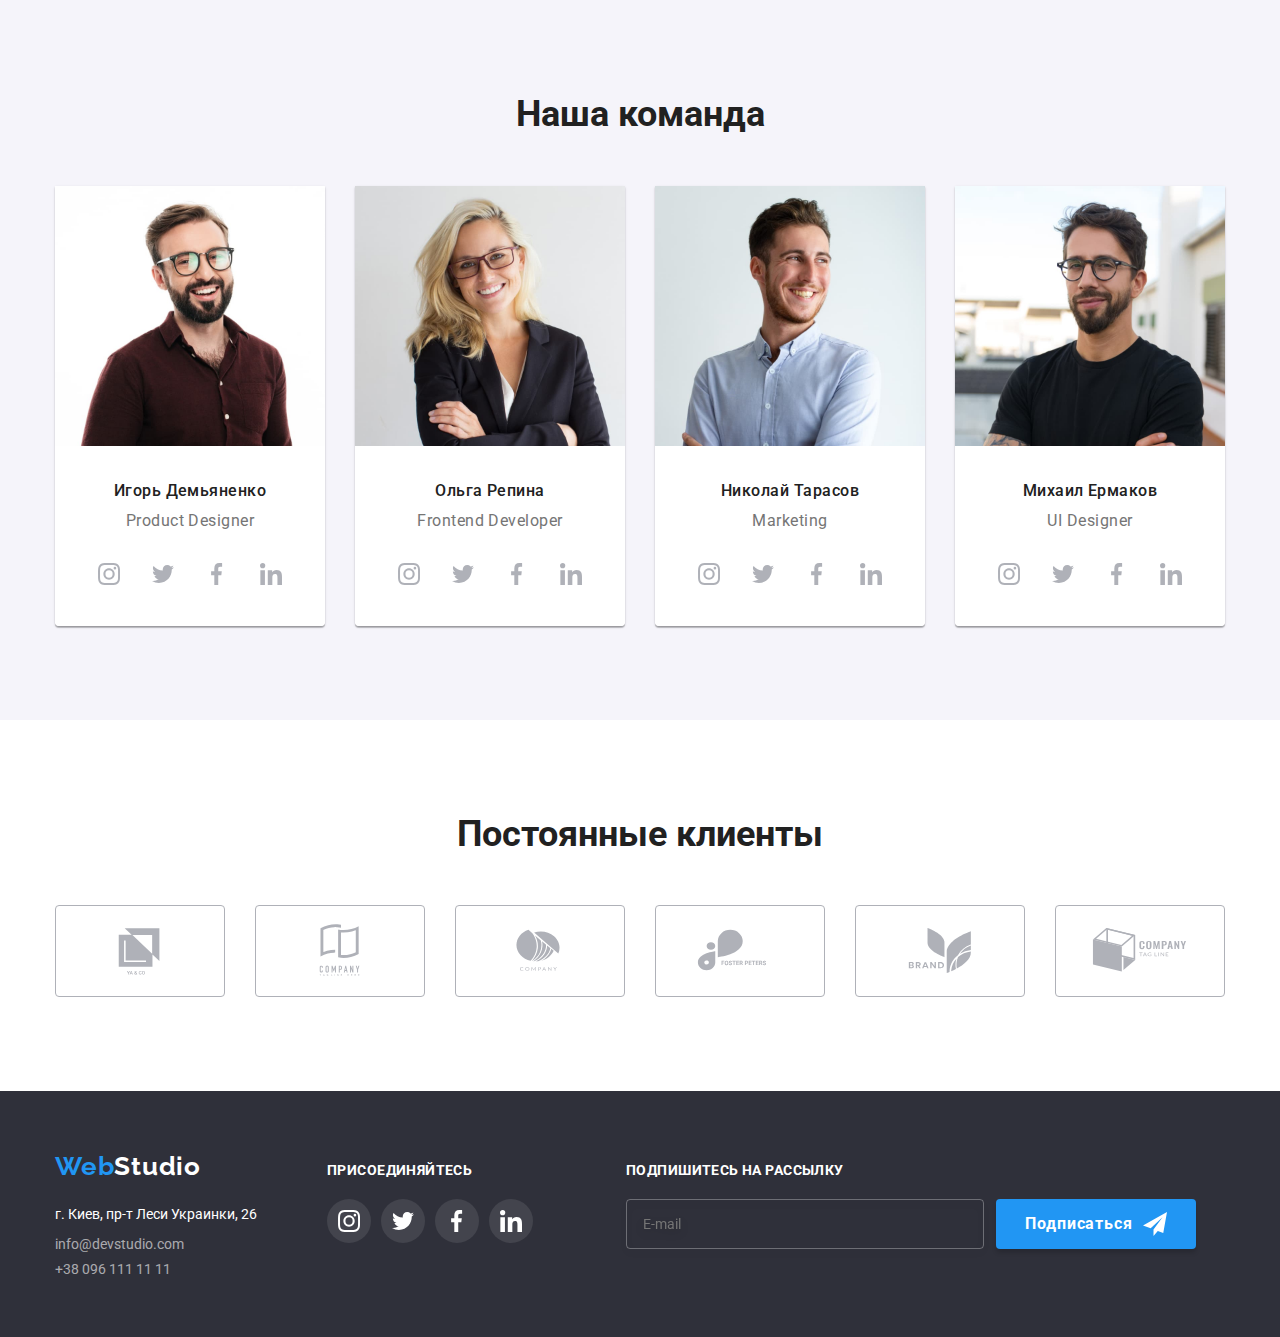
==== commit c2bedf74: "done with hw7" ====
--- a/index.html
+++ b/index.html
@@ -14,22 +14,22 @@
 <body>
       <!-- ----------------------------------------------------Header -->
    <header class="header">
-      <div class="container head">
-      <a href="./index.html" rel="noopener noreferrer" class="logo" lang="en">Web<span class="logo-primary">Studio</span></a>
+      <div class="container container--flex">
+      <a href="./index.html" rel="noopener noreferrer" class="logo" lang="en">Web<span class="logo__primary">Studio</span></a>
       <nav class="nav">
-         <ul class="nav-list">
-            <li class="nav-item"><a class="nav-link curent" href="./index.html">Студия</a></li>
-            <li class="nav-item"><a class="nav-link" href="./portfolio.html">Портфолио</a></li>
-            <li class="nav-item"><a class="nav-link" href="">Контакты</a></li>
+         <ul class="nav__list">
+            <li class="nav__item"><a class="nav__link nav__link--curent" href="./index.html">Студия</a></li>
+            <li class="nav__item"><a class="nav__link" href="./portfolio.html">Портфолио</a></li>
+            <li class="nav__item"><a class="nav__link" href="">Контакты</a></li>
          </ul>
       </nav>
-         <ul class="contact-list">
-            <li class="contact-item">
-               <a class="contact-link" href="mailto:info@devstudio.com"><svg class="icon-contact">
+         <ul class="contact">
+            <li class="contact__item">
+               <a class="contact__link" href="mailto:info@devstudio.com"><svg class="contact__icon">
                   <use href="./images/icons-svg/symbol-defs.svg#icon-mail-icon" ></use>
                </svg>info@devstudio.com</a></li>
-            <li class="contact-item">
-               <a class="contact-link" href="tel:+380961111111"><svg class="icon-contact">
+            <li class="contact__item">
+               <a class="contact__link" href="tel:+380961111111"><svg class="contact__icon">
                   <use href="./images/icons-svg/symbol-defs.svg#icon-phone-icon" ></use>
                </svg>+38 096 111 11 11</a>
             </li>
@@ -38,115 +38,115 @@
    </header>
    <main>
       <!------------------------------------------------------ Hero -->
-         <section class="section main">
-            <h1 class="main-title">Эффективные решения для вашего бизнеса</h1>
-            <button class="main-button" type="button" data-modal-open>Заказать услугу</button>
+         <section class="hero section">
+            <h1 class="hero__title large">Эффективные решения для вашего бизнеса</h1>
+            <button class="hero__button" type="button" data-modal-open>Заказать услугу</button>
          </section>
       <!-- -----------------------------------------------Особенности -->
-      <section class="section features">
-         <div class="container features">
+      <section class="features section">
+         <div class="container">
             <h2 class="visually-hidden">Особенности</h2>
-            <ul class="features-list">
-               <li class="features-item">
-                  <div class="features-icon-container">
-                     <svg class="icon-features">
+            <ul class="features__list">
+               <li class="features__item">
+                  <div class="features__box">
+                     <svg class="features__icon">
                         <use href="./images/features-icon/features-icon.svg#icon-antenna1"></use>
                      </svg>
                   </div>
-                  <h3 class="features-caption">Внимание к деталям</h3>
-                  <p class="features-text">Идейные соображения, а также начало повседневной работы по формированию позиции.</p>
-               </li>
-               <li class="features-item">
-                  <div class="features-icon-container">
-                     <svg class="icon-features">
+                  <h3 class="features__caption">Внимание к деталям</h3>
+                  <p class="features__text">Идейные соображения, а также начало повседневной работы по формированию позиции.</p>
+               </li>
+               <li class="features__item">
+                  <div class="features__box">
+                     <svg class="features__icon">
                         <use href="./images/features-icon/features-icon.svg#icon-clock2"></use>
                      </svg>
                   </div>
-                  <h3 class="features-caption">Пунктуальность</h3>
-                  <p class="features-text">Задача организации, в особенности же рамки и место обучения кадров влечет за собой.</p>
-               </li>
-               <li class="features-item">
-                  <div class="features-icon-container">
-                     <svg class="icon-features">
+                  <h3 class="features__caption">Пунктуальность</h3>
+                  <p class="features__text">Задача организации, в особенности же рамки и место обучения кадров влечет за собой.</p>
+               </li>
+               <li class="features__item">
+                  <div class="features__box">
+                     <svg class="features__icon">
                         <use href="./images/features-icon/features-icon.svg#icon-diagram3"></use>
                      </svg>
                   </div>
-                  <h3 class="features-caption">Планирование</h3>
-                  <p class="features-text">Равным образом консультация с широким активом в значительной степени обуславливает.</p>
-               </li>
-               <li class="features-item">
-                  <div class="features-icon-container">
-                     <svg class="icon-features">
+                  <h3 class="features__caption">Планирование</h3>
+                  <p class="features__text">Равным образом консультация с широким активом в значительной степени обуславливает.</p>
+               </li>
+               <li class="features__item">
+                  <div class="features__box">
+                     <svg class="features__icon">
                         <use href="./images/features-icon/features-icon.svg#icon-astronaut-4"></use>
                      </svg>
                   </div>
-                  <h3 class="features-caption">Современные технологии</h3>
-                  <p class="features-text">Значимость этих проблем настолько очевидна, что реализация плановых заданий.</p>
+                  <h3 class="features__caption">Современные технологии</h3>
+                  <p class="features__text">Значимость этих проблем настолько очевидна, что реализация плановых заданий.</p>
                </li>
             </ul>
          </div>
       </section>
       <!-- ---------------------------------------------Чем занимаемся -->
-      <section class="section work">
-         <div class="container work">
-            <h2 class="work-title">Чем мы занимаемся</h2>
-            <ul class="work-list">
-               <li class="work-item">
-                  <div class="work-overlay-box">
-                     <p class="work-overlay-caption">Десктопные приложения</p>
-                  </div>
-                  <img class="work-image" width="370" height="294" src="./images/img.jpg" alt="кодирование">
-               </li>
-               <li class="work-item">
-                  <div class="work-overlay-box">
-                     <p class="work-overlay-caption">Мобильные приложения</p>
-                  </div>
-                  <img class="work-image" width="370" height="294" src="./images/img1.jpg" alt="сервис">
-               </li>
-               <li class="work-item">
-                  <div class="work-overlay-box">
-                     <p class="work-overlay-caption">Дизайнерские решения</p>
-                  </div>
-                  <img class="work-image" width="370" height="294" src="./images/img2.jpg" alt="дизайн">
+      <section class="work">
+         <div class="container">
+            <h2 class="work__title title">Чем мы занимаемся</h2>
+            <ul class="work__list">
+               <li class="work__item">
+                  <div class="overlay__box">
+                     <p class="overlay__caption">Десктопные приложения</p>
+                  </div>
+                  <img class="work__image" width="370" height="294" src="./images/img.jpg" alt="кодирование">
+               </li>
+               <li class="work__item">
+                  <div class="overlay__box">
+                     <p class="overlay__caption">Мобильные приложения</p>
+                  </div>
+                  <img class="work__image" width="370" height="294" src="./images/img1.jpg" alt="сервис">
+               </li>
+               <li class="work__item">
+                  <div class="overlay__box">
+                     <p class="overlay__caption">Дизайнерские решения</p>
+                  </div>
+                  <img class="work__image" width="370" height="294" src="./images/img2.jpg" alt="дизайн">
                </li>
             </ul>
          </div>
       </section>
       <!-- ---------------------------------------------Наша команда -->
-      <section class="section team ">
-         <div class="container team">
-            <h2 class="team-title">Наша команда</h2>
-            <ul class="team-list">
-               <li class="team-item">
+      <section class="team">
+         <div class="container">
+            <h2 class="team__title title">Наша команда</h2>
+            <ul class="team__list">
+               <li class="team__item">
                   <img width="270" height="260" src="./images/person1.jpg" alt="персонал1">
                   <div class="team-box">
-                     <h3 class="team-caption">Игорь Демьяненко</h3>
-                     <p class="team-text" lang="en">Product Designer</p>
-                     <ul class="team-icon-list">
-                        <li class="team-icon-item">
-                           <a href="#" class="team-icon-link">
-                              <svg class="icon-team">
+                     <h3 class="team-box__caption">Игорь Демьяненко</h3>
+                     <p class="team-box__text" lang="en">Product Designer</p>
+                     <ul class="team-icon__list">
+                        <li class="team-icon__item">
+                           <a href="#" class="team-icon__link">
+                              <svg class="team-icon__icon">
                                  <use href="./images/icons-svg/symbol-defs.svg#icon-instagram-icon"></use>
                               </svg>
                            </a>
                         </li>
-                        <li class="team-icon-item">
-                           <a href="#" class="team-icon-link">
-                              <svg class="icon-team">
+                        <li class="team-icon__item">
+                           <a href="#" class="team-icon__link">
+                              <svg class="team-icon__icon">
                                  <use href="./images/icons-svg/symbol-defs.svg#icon-twitter-icon"></use>
                               </svg>
                            </a>
                         </li>
-                        <li class="team-icon-item">
-                           <a href="#" class="team-icon-link">
-                              <svg class="icon-team">
+                        <li class="team-icon__item">
+                           <a href="#" class="team-icon__link">
+                              <svg class="team-icon__icon">
                                  <use href="./images/icons-svg/symbol-defs.svg#icon-facebook-icon"></use>
                               </svg>
                            </a>
                         </li>
-                        <li class="team-icon-item">
-                           <a href="#" class="team-icon-link">
-                              <svg class="icon-team">
+                        <li class="team-icon__item">
+                           <a href="#" class="team-icon__link">
+                              <svg class="team-icon__icon">
                                  <use href="./images/icons-svg/symbol-defs.svg#icon-linkedin-icon"></use>
                               </svg>
                            </a>
@@ -154,36 +154,36 @@
                      </ul>
                   </div>
                </li>
-               <li class="team-item">
+               <li class="team__item">
                   <img width="270" height="260" src="./images/person2.jpg" alt="персонал2">
                   <div class="team-box">
-                     <h3 class="team-caption">Ольга Репина</h3>
-                     <p class="team-text" lang="en">Frontend Developer</p>
-                     <ul class="team-icon-list">
-                        <li class="team-icon-item">
-                           <a href="#" class="team-icon-link">
-                              <svg class="icon-team">
+                     <h3 class="team-box__caption">Ольга Репина</h3>
+                     <p class="team-box__text" lang="en">Frontend Developer</p>
+                     <ul class="team-icon__list">
+                        <li class="team-icon__item">
+                           <a href="#" class="team-icon__link">
+                              <svg class="team-icon__icon">
                                  <use href="./images/icons-svg/symbol-defs.svg#icon-instagram-icon"></use>
                               </svg>
                            </a>
                         </li>
-                        <li class="team-icon-item">
-                           <a href="#" class="team-icon-link">
-                              <svg class="icon-team">
+                        <li class="team-icon__item">
+                           <a href="#" class="team-icon__link">
+                              <svg class="team-icon__icon">
                                  <use href="./images/icons-svg/symbol-defs.svg#icon-twitter-icon"></use>
                               </svg>
                            </a>
                         </li>
-                        <li class="team-icon-item">
-                           <a href="#" class="team-icon-link">
-                              <svg class="icon-team">
+                        <li class="team-icon__item">
+                           <a href="#" class="team-icon__link">
+                              <svg class="team-icon__icon">
                                  <use href="./images/icons-svg/symbol-defs.svg#icon-facebook-icon"></use>
                               </svg>
                            </a>
                         </li>
-                        <li class="team-icon-item">
-                           <a href="#" class="team-icon-link">
-                              <svg class="icon-team">
+                        <li class="team-icon__item">
+                           <a href="#" class="team-icon__link">
+                              <svg class="team-icon__icon">
                                  <use href="./images/icons-svg/symbol-defs.svg#icon-linkedin-icon"></use>
                               </svg>
                            </a>
@@ -191,36 +191,36 @@
                      </ul>
                   </div>
                </li>
-               <li class="team-item">
+               <li class="team__item">
                   <img width="270" height="260" src="./images/person3.jpg" alt="персонал3">
                   <div class="team-box">
-                     <h3 class="team-caption">Николай Тарасов</h3>
-                     <p class="team-text" lang="en">Marketing</p>
-                     <ul class="team-icon-list">
-                        <li class="team-icon-item">
-                           <a href="#" class="team-icon-link">
-                              <svg class="icon-team">
+                     <h3 class="team-box__caption">Николай Тарасов</h3>
+                     <p class="team-box__text" lang="en">Marketing</p>
+                     <ul class="team-icon__list">
+                        <li class="team-icon__item">
+                           <a href="#" class="team-icon__link">
+                              <svg class="team-icon__icon">
                                  <use href="./images/icons-svg/symbol-defs.svg#icon-instagram-icon"></use>
                               </svg>
                            </a>
                         </li>
-                        <li class="team-icon-item">
-                           <a href="#" class="team-icon-link">
-                              <svg class="icon-team">
+                        <li class="team-icon__item">
+                           <a href="#" class="team-icon__link">
+                              <svg class="team-icon__icon">
                                  <use href="./images/icons-svg/symbol-defs.svg#icon-twitter-icon"></use>
                               </svg>
                            </a>
                         </li>
-                        <li class="team-icon-item">
-                           <a href="#" class="team-icon-link">
-                              <svg class="icon-team">
+                        <li class="team-icon__item">
+                           <a href="#" class="team-icon__link">
+                              <svg class="team-icon__icon">
                                  <use href="./images/icons-svg/symbol-defs.svg#icon-facebook-icon"></use>
                               </svg>
                            </a>
                         </li>
-                        <li class="team-icon-item">
-                           <a href="#" class="team-icon-link">
-                              <svg class="icon-team">
+                        <li class="team-icon__item">
+                           <a href="#" class="team-icon__link">
+                              <svg class="team-icon__icon">
                                  <use href="./images/icons-svg/symbol-defs.svg#icon-linkedin-icon"></use>
                               </svg>
                            </a>
@@ -228,36 +228,36 @@
                      </ul>
                    </div>
                </li>
-               <li class="team-item">
+               <li class="team__item">
                   <img width="270" height="260" src="./images/person4.jpg" alt="персонал4">
                   <div class="team-box">
-                     <h3 class="team-caption">Михаил Ермаков</h3>
-                     <p class="team-text" lang="en">UI Designer</p>
-                     <ul class="team-icon-list">
-                        <li class="team-icon-item">
-                           <a href="#" class="team-icon-link">
-                              <svg class="icon-team">
+                     <h3 class="team-box__caption">Михаил Ермаков</h3>
+                     <p class="team-box__text" lang="en">UI Designer</p>
+                     <ul class="team-icon__list">
+                        <li class="team-icon__item">
+                           <a href="#" class="team-icon__link">
+                              <svg class="team-icon__icon">
                                  <use href="./images/icons-svg/symbol-defs.svg#icon-instagram-icon"></use>
                               </svg>
                            </a>
                         </li>
-                        <li class="team-icon-item">
-                           <a href="#" class="team-icon-link">
-                              <svg class="icon-team">
+                        <li class="team-icon__item">
+                           <a href="#" class="team-icon__link">
+                              <svg class="team-icon__icon">
                                  <use href="./images/icons-svg/symbol-defs.svg#icon-twitter-icon"></use>
                               </svg>
                            </a>
                         </li>
-                        <li class="team-icon-item">
-                           <a href="#" class="team-icon-link">
-                              <svg class="icon-team">
+                        <li class="team-icon__item">
+                           <a href="#" class="team-icon__link">
+                              <svg class="team-icon__icon">
                                  <use href="./images/icons-svg/symbol-defs.svg#icon-facebook-icon"></use>
                               </svg>
                            </a>
                         </li>
-                        <li class="team-icon-item">
-                           <a href="#" class="team-icon-link">
-                              <svg class="icon-team">
+                        <li class="team-icon__item">
+                           <a href="#" class="team-icon__link">
+                              <svg class="team-icon__icon">
                                  <use href="./images/icons-svg/symbol-defs.svg#icon-linkedin-icon"></use>
                               </svg>
                            </a>
@@ -271,46 +271,46 @@
       <!-- -----------------------------------------------Наши партнеры -->
       <section class="section client">
          <div class="container client">
-            <h2 class="client-title">Постоянные клиенты</h2>
-            <ul class="client-list">
-               <li class="client-item">
-                  <a href="#" class="client-link">
-                     <svg class="logo-client">
+            <h2 class="client__title title">Постоянные клиенты</h2>
+            <ul class="client__list">
+               <li class="client__item">
+                  <a href="#" class="client__link">
+                     <svg class="client__logo">
                         <use href="./images/logo/logo-defs.svg#icon-logo1" ></use>
                      </svg>   
                   </a>
                </li>
-               <li class="client-item">
-                  <a href="#" class="client-link">
-                     <svg class="logo-client">
+               <li class="client__item">
+                  <a href="#" class="client__link">
+                     <svg class="client__logo">
                         <use href="./images/logo/logo-defs.svg#icon-logo2"></use>
                      </svg>
                   </a>
                </li>
-               <li class="client-item">
-                  <a href="#" class="client-link">
-                     <svg class="logo-client">
+               <li class="client__item">
+                  <a href="#" class="client__link">
+                     <svg class="client__logo">
                         <use href="./images/logo/logo-defs.svg#icon-logo3"></use>
                      </svg>
                   </a>
                </li>
-               <li class="client-item">
-                  <a href="#" class="client-link">
-                     <svg class="logo-client">
+               <li class="client__item">
+                  <a href="#" class="client__link">
+                     <svg class="client__logo">
                         <use href="./images/logo/logo-defs.svg#icon-logo4"></use>
                      </svg>
                   </a>
                </li>
-               <li class="client-item">
-                  <a href="#" class="client-link">
-                     <svg class="logo-client">
+               <li class="client__item">
+                  <a href="#" class="client__link">
+                     <svg class="client__logo">
                         <use href="./images/logo/logo-defs.svg#icon-logo5"></use>
                      </svg>
                   </a>
                </li>
-               <li class="client-item">
-                  <a href="#" class="client-link">
-                     <svg class="logo-client">
+               <li class="client__item">
+                  <a href="#" class="client__link">
+                     <svg class="client__logo">
                         <use href="./images/logo/logo-defs.svg#icon-logo6"></use>
                      </svg>
                   </a>
@@ -321,62 +321,62 @@
    </main>
    <!-------------------------------------------------------Footer -->
    <footer class="footer">
-      <div class="container container-footer">
-        <div class="container-logo">
+      <div class="container footer--container">
+        <div class="logo_container">
          <a href="./index.html" rel="noopener noreferrer" class="logo" lang="en">Web<span
-            class="logo-secondary">Studio</span></a>
+            class="logo__secondary">Studio</span></a>
          <address class="address">
-            <p class="address-destination">г. Киев, пр-т Леси Украинки, 26</p>
-            <ul class="address-list">
-               <li class="address-item"><a class="address-contact" href="mailto:info@devstudio.com">info@devstudio.com</a></li>
-               <li class="address-item"><a class="address-contact" href="tel:+380961111111">+38 096 111 11 11</a></li>
+            <p class="address__destination">г. Киев, пр-т Леси Украинки, 26</p>
+            <ul class="address__list">
+               <li class="address__item"><a class="address__contact" href="mailto:info@devstudio.com">info@devstudio.com</a></li>
+               <li class="address__item"><a class="address__contact" href="tel:+380961111111">+38 096 111 11 11</a></li>
             </ul>
          </address>
         </div>
-        <div class="container-join">
-           <p class="join-title">
+        <div class="join__container">
+           <p class="join__title">
             присоединяйтесь
            </p>
-           <ul class="join-list">
-              <li class="join-items">
-                 <a href="#" class="join-link"> 
-                  <svg class="icon-join">
+           <ul class="join__list">
+              <li class="join__items">
+                 <a href="#" class="join__link"> 
+                  <svg class="join__icon">
                      <use href="./images/icons-svg/symbol-defs.svg#icon-instagram-icon"></use>
                   </svg>
                  </a>
                </li>
-              <li class="join-items">
-                 <a href="#" class="join-link">
-                 <svg class="icon-join">
+              <li class="join__items">
+                 <a href="#" class="join__link">
+                 <svg class="join__icon">
                     <use href="./images/icons-svg/symbol-defs.svg#icon-twitter-icon" ></use>
                  </svg>   
                   </a>
                </li>
-              <li class="join-items">
-                 <a href="#" class="join-link">
-                  <svg class="icon-join">
+              <li class="join__items">
+                 <a href="#" class="join__link">
+                  <svg class="join__icon">
                      <use href="./images/icons-svg/symbol-defs.svg#icon-facebook-icon" ></use>
                   </svg>                 
                  </a>
                </li>
-              <li class="join-items">
-                 <a href="#" class="join-link">
-                  <svg class="icon-join">
+              <li class="join__items">
+                 <a href="#" class="join__link">
+                  <svg class="join__icon">
                      <use href="./images/icons-svg/symbol-defs.svg#icon-linkedin-icon" ></use>
                   </svg>                     
                  </a>
                </li>
            </ul>
         </div>
-        <div class="container-sign-up">
-           <form action="" class="sugn-up-form" >
-              <div class="sign-up-box">
-                  <label for="sign-up-mail" class="sign-up-label">Подпишитесь на рассылку</label>
-                  <input type="email" name="sign-up-mail" id="sign-up-mail" class="sign-up-input" placeholder="E-mail">
+        <div class="sign-up__container">
+           <form action="" class="sugn-up__form" >
+              <div class="sign-up__box">
+                  <label for="sign-up-mail" class="sign-up__label">Подпишитесь на рассылку</label>
+                  <input type="email" name="sign-up-mail" id="sign-up-mail" class="sign-up__input" placeholder="E-mail">
               </div>
             </form>
-              <div class="sign-up-button">
-                  <button type="submit" class="sign-btn">Подписаться<svg class="sign-up-button-icon">
+              <div class="button">
+                  <button type="submit" class="button__sign-up">Подписаться<svg class="button__icon">
                      <use href="./images/modal-icon/symbol-defs.svg#icon-sign-up"></use>
                   </svg></button> 
                </div>
@@ -386,59 +386,59 @@
             <div class="backdrop is-hidden" data-modal>
                <div class="modal">
                   <button class="close" data-modal-close>
-                     <svg class="icon-button">
+                     <svg class="close__button">
                         <use href="./images/modal-icon/symbol-defs.svg#icon-close-black"></use>
                      </svg>
                   </button>
-                  <p class="modal-title">Оставьте свои данные, мы вам перезвоним</p>
-                  <form action="" class="modal-form" autocomplete="on">
-                     <div class="modal-box">
-                        <div class="modal-form-box">
-                           <label for="user-name" class="modal-label">Имя</label>
-                           <div class="box-icon-input">
-                              <input type="text" name="user-name" id="user-name" class="modal-input">
-                              <svg class="modal-icon-svg">
+                  <p class="modal__title">Оставьте свои данные, мы вам перезвоним</p>
+                  <form action="" class="form" autocomplete="on">
+                     <div class="form__container">
+                        <div class="form__box">
+                           <label for="user-name" class="form__label">Имя</label>
+                           <div class="form__icon-box">
+                              <input type="text" name="user-name" id="user-name" class="form__input">
+                              <svg class="form__icon-svg">
                                  <use href="./images/modal-icon/symbol-defs.svg#icon-name"></use>
                               </svg>
                            </div>
                         </div>
-                        <div class="modal-form-box">
-                           <label for="user-tel" class="modal-label">Телефон</label>
-                           <div class="box-icon-input">
-                              <input type="tel" name="user-tel" id="user-tel" class="modal-input">
-                              <svg class="modal-icon-svg">
+                        <div class="form__box">
+                           <label for="user-tel" class="form__label">Телефон</label>
+                           <div class="form__icon-box">
+                              <input type="tel" name="user-tel" id="user-tel" class="form__input">
+                              <svg class="form__icon-svg">
                                  <use href="./images/modal-icon/symbol-defs.svg#icon-tel"></use>
                               </svg>
                            </div>
                         </div>
-                        <div class="modal-form-box">
-                           <label for="user-mail" class="modal-label">Почта</label>
-                           <div class="box-icon-input">
-                              <input type="mail" name="user-mail" id="user-mail" class="modal-input">
-                              <svg class="modal-icon-svg">
+                        <div class="form__box">
+                           <label for="user-mail" class="form__label">Почта</label>
+                           <div class="form__icon-box">
+                              <input type="mail" name="user-mail" id="user-mail" class="form__input">
+                              <svg class="form__icon-svg">
                                  <use href="./images/modal-icon/symbol-defs.svg#icon-mail"></use>
                               </svg>
                            </div>
                         </div>
-                        <div class="modal-form-box">
-                           <label for="user-comment" class="modal-label">Комментарий</label>
+                        <div class="form__box">
+                           <label for="user-comment" class="form__label">Комментарий</label>
                            <textarea name="user-comment" id="user-comment" cols="30" rows="10" placeholder="Введите текст"
-                              class="modal-area-comment"></textarea>
+                              class="form__comment"></textarea>
                         </div>
-                        <div class="modal-form-checkbox">
-                           <input type="checkbox" name="user-policy" id="user-policy" class="modal-input-policy visually-hidden">
-                           <label for="user-policy" class="modal-policy-text"><span class="border-checkbox">
-                                 <svg class="icon-check" width="16" height="15">
+                        <div class="form__checkbox">
+                           <input type="checkbox" name="user-policy" id="user-policy" class="form__input-policy visually-hidden">
+                           <label for="user-policy" class="form__policy-text"><span class="form__border-checkbox">
+                                 <svg class="form__icon-check" width="16" height="15">
                                     <use href="./images/checkbox/checkbox-icon.svg#icon-check"></use>
                                  </svg>
                               </span>
                               Соглашаюсь с рассылкой и принимаю
-                              <a href="#" class="modal-policy-link">Условия договора</a>
+                              <a href="#" class="form__policy-link">Условия договора</a>
                            </label>
                         </div>
                      </div>
                   </form> 
-                  <button type="submit" class="modal-button-submit">Отправить</button>
+                  <button type="submit" class="button-submit">Отправить</button>
                </div>
             </div>
 
--- a/css/main.min.css
+++ b/css/main.min.css
@@ -1,2 +1,2 @@
-:root{--primary-text-color: #757575;--title-text-color: #212121;--accent-color: #2196f3;--primary-white-color: #ffffff;--button-bgc-color: #f5f4fa;--header-bgc-color: #2f303a;--team-bgc-color: #f5f4fa;--footer-contact-color: rgba(255, 255, 255, 0.6);--header-border-color: #ececec;--content-border-color: #eeeeee;--features-icon-background: #f5f4fa;--features-icon-color: #212121;--footer-icon-background: #43444d;--team-icon-color: #afb1b8;--client-border-color: #afb1b8;--client-logo-color: #afb1b8;--logo-primary-color: #000000;--overflow-bgc-color: rgba(33, 150, 243, 0.9);--timing-function: cubic-bezier(0.4, 0, 0.2, 1);--work-overlay-bgc-color: rgba(47, 48, 58, 0.8);--modal-title-color: #212121;--modal-icon-input-color: #212121;--modal-text-color: #757575;--modal-comment-placeholder: rgba(117, 117, 117, 0.5);--modal-policy-link: #2196f3;--modal-button-submit-color: #ffffff;--modal-checkbox-border-color: #212121}li{list-style:none}img{display:block}h1,h2,h3,h4,h5,h6,p,ul{margin:0;padding:0}ul{display:inline-block;padding-left:0}.logo,.features,.work,.team,.client,.content-item .content-button,.content-text,.address-destination,.content-overlay-caption{letter-spacing:0.03em}.visually-hidden{position:absolute;width:1px;height:1px;margin:-1px;border:0;padding:0;white-space:nowrap;clip-path:inset(100%);clip:rect(0 0 0 0);overflow:hidden}body{background-color:var(--primary-white-color);color:var(--primary-text-color);font-family:Roboto, sans-serif;font-size:14px}.container{width:1200px;margin:0 auto;padding:0 15px}.section{padding:94px 0px}.header{border-bottom:1px solid var(--header-border-color)}.container.head{display:flex}.logo{display:block;padding-top:24px;padding-bottom:24px;text-decoration:none;line-height:1.2;color:var(--accent-color);font-family:Raleway, sans-serif;font-weight:700;font-size:26px}.logo-primary{color:var(--logo-primary-color);font-family:Raleway, sans-serif;font-weight:700;font-size:26px}.logo-secondary{color:var(--primary-white-color);font-family:Raleway, sans-serif;font-weight:700;font-size:26px}.nav{margin-left:93px}.nav-list{display:flex}.nav-list .nav-item+.nav-item{margin-left:50px}.nav-link{position:relative;display:block;padding-top:32px;padding-bottom:32px;color:var(--title-text-color);font-weight:500;line-height:1.4;letter-spacing:0.02em;text-decoration:none;transition:color 250ms var(--timing-function)}.nav-link:hover,.nav-link:focus{color:var(--accent-color)}.nav-link.curent{color:var(--accent-color)}.nav-link.curent::after{content:' ';width:100%;height:4px;position:absolute;bottom:-1px;left:0;background-color:var(--accent-color);border-radius:2px}.contact-link{display:flex;align-items:center;padding-top:32px;padding-bottom:32px;color:var(--primary-text-color);font-weight:500;line-height:1.4;letter-spacing:0.02em;text-decoration:none;transition:color 250ms var(--timing-function)}.contact-link:hover,.contact-link:focus{color:var(--accent-color)}.contact-list{display:flex;margin-left:auto}.contact-list .contact-item+.contact-item{margin-left:50px}.contact-item{display:flex;align-items:center}.icon-contact{width:16px;height:16px;margin-right:10px;fill:currentColor}.section.main{padding-top:200px;padding-bottom:200px;text-align:center;max-width:1600px;height:600px;margin-left:auto;margin-right:auto;background-image:linear-gradient(to right, rgba(47,48,58,0.4), rgba(47,48,58,0.4)),url("../images/background.jpg");background-position:center;background-repeat:no-repeat;background-size:cover;background-color:var(--header-bgc-color)}.main-title{width:696px;margin:0 auto;color:var(--primary-white-color);font-size:44px;font-weight:900;line-height:1.36;letter-spacing:0.06em;text-transform:uppercase}.main-button{display:inline-block;margin-top:30px;margin-left:auto;margin-right:auto;padding:10px 32px;color:var(--primary-white-color);background-color:var(--accent-color);font-family:Roboto, sans-serif;font-weight:700;line-height:1.87;font-size:16px;letter-spacing:0.06em;border-style:none;cursor:pointer;border-radius:4px}.features-list{display:flex;justify-content:space-between}.features-list .features-item+.features-item{margin-left:30px}.features-item{width:270px}.features-caption{margin-bottom:10px;color:var(--title-text-color);line-height:1.14;text-transform:uppercase}.features-text{line-height:1.71}.features-icon-container{display:flex;justify-content:center;align-items:center;height:120px;margin-bottom:30px;color:var(--features-icon-color);background-color:var(--features-icon-background)}.icon-features{width:70px;height:70px;fill:currentColor}.work-title{color:var(--title-text-color);font-size:36px;font-weight:700;line-height:1.16;text-align:center;margin-bottom:50px}.section.work{padding-top:0}.work-list{display:flex;justify-content:space-between}.work-list .work-item+.work-item{margin-left:30px}.work-item{position:relative}.work-overlay-box{display:flex;justify-content:center;align-items:center;position:absolute;width:100%;height:70px;bottom:0;left:0;background-color:var(--work-overlay-bgc-color)}.work-overlay-caption{font-weight:bold;line-height:1.14;letter-spacing:0.03em;text-transform:uppercase;color:var(--primary-white-color)}.section.team{background-color:var(--team-bgc-color)}.team-title{color:var(--title-text-color);font-size:36px;font-weight:700;line-height:1.16;text-align:center;margin-bottom:50px;text-align:center;margin-bottom:50px}.team-caption{color:var(--title-text-color);font-weight:500;font-size:16px;line-height:1.87}.team-text{color:var(--primary-text-color);line-height:1.87;margin-bottom:16px}.team-list{display:flex}.team-list .team-item+.team-item{margin-left:30px}.team-item{box-shadow:0px 1px 3px rgba(0,0,0,0.12),0px 1px 1px rgba(0,0,0,0.14),0px 2px 1px rgba(0,0,0,0.2);border-radius:0px 0px 4px 4px}.team-box{background-color:var(--primary-white-color);padding:30px 32px;text-align:center;border-radius:0px 0px 4px 4px}.team-icon-list{display:flex}.team-icon-list .team-icon-item+.team-icon-item{margin-left:10px}.team-icon-link{display:flex;justify-content:center;align-items:center;width:44px;height:44px;color:var(--team-icon-color);transition:color 250ms var(--timing-function),background-color 250ms var(--timing-function),border-radius 250ms var(--timing-function)}.team-icon-link:hover,.team-icon-link:focus{color:var(--primary-white-color);background-color:var(--accent-color);border-radius:50%}.icon-team{width:22px;height:22px;fill:currentColor}.client-title{color:var(--title-text-color);font-size:36px;font-weight:700;line-height:1.16;text-align:center;margin-bottom:50px}.client-list{display:flex}.client-list .client-item+.client-item{margin-left:30px}.client-link{display:flex;align-items:center;justify-content:center;width:170px;height:92px;color:var(--client-logo-color);border:1px solid var(--client-border-color);border-radius:4px;transition:color 20ms var(--timing-function),border-color 250ms var(--timing-function)}.client-link:hover,.client-link:focus{color:var(--accent-color);border-color:var(--accent-color)}.logo-client{width:106px;height:60px;fill:currentColor}.backdrop{position:fixed;top:0;left:0;width:100%;height:100%;margin:17px auto;background-color:rgba(0,0,0,0.2);opacity:1;visibility:visible;transition:opacity 250ms var(--timing-function),visibility 250ms var(--timing-function)}.backdrop.is-hidden{opacity:0;visibility:hidden;pointer-events:none}.modal{position:fixed;top:50%;left:50%;transform:translate(-50%, -50%);padding:40px;min-width:528px;min-height:581px;background-color:#fff;border-radius:4px;box-shadow:0px 1px 3px rgba(0,0,0,0.12),0px 1px 1px rgba(0,0,0,0.14),0px 2px 1px rgba(0,0,0,0.2)}.modal-title{margin-bottom:12px;font-weight:700;font-size:20px;line-height:1.15;letter-spacing:0.03em;color:var(--modal-title-color)}.modal-box{margin:0;padding:0}.modal-box :nth-child(4){margin-bottom:20px}.modal-form-box{width:100%;margin-bottom:10px}.modal-input{padding-left:42px;width:100%;height:40px;border-radius:4px;border:1px solid rgba(33,33,33,0.2);outline:none;transition:border-color 250ms var(--timing-function)}.modal-input:focus{border-color:var(--accent-color)}.modal-input:focus+.modal-icon-svg{fill:var(--accent-color)}.modal-label{display:block;padding-bottom:4px;font-weight:normal;font-size:12px;line-height:1.16;letter-spacing:0.01em;color:var(--modal-text-color)}.modal-area-comment{padding:12px 16px;width:100%;height:120px;border:1px solid rgba(33,33,33,0.2);border-radius:4px;resize:none;outline:none;transition:border-color 250ms var(--timing-function)}.modal-area-comment:focus{border-color:var(--accent-color)}.box-icon-input{position:relative;width:100%;color:var(--modal-icon-input-color)}.modal-icon-svg{position:absolute;top:50%;left:15px;transform:translateY(-50%);width:13px;height:13px;fill:currentColor;transition:fill 250ms var(--timing-function)}.modal-form-checkbox{margin-bottom:30px}.modal-policy-text{display:flex;justify-content:center;align-items:center;height:15px;font-size:14px;line-height:1.71;letter-spacing:0.03em}.modal-input-policy{cursor:pointer}.border-checkbox{display:flex;justify-content:center;align-items:center;width:16px;height:15px;border:2px solid var(--modal-checkbox-border-color);border-radius:2px;margin-right:8px;transition:background-color 250ms var(--timing-function),border-color 250ms var(--timing-function)}.modal-input-policy:focus+.modal-policy-text .border-checkbox,.modal-input-policy:hover+.modal-policy-text .border-checkbox{border-color:#2196f3}.modal-input-policy:checked+.modal-policy-text .border-checkbox{background-color:var(--accent-color);border:none}.icon-check{fill:transparent}.modal-input-policy:checked:focus+.modal-policy-text .icon-check{fill:var(--primary-white-color)}.modal-policy-link{color:var(--modal-policy-link);text-decoration:underline;font-size:14px;line-height:1.71;letter-spacing:0.03em;text-decoration-skip-ink:none;margin-left:3px}.modal-button-submit{position:absolute;left:50%;bottom:40px;transform:translateX(-50%);width:200px;height:50px;background-color:var(--accent-color);color:var(--modal-button-submit-color);box-shadow:0px 4px 4px rgba(0,0,0,0.15);border-radius:4px;border:none;font-weight:700;font-size:16px;line-height:1.87;letter-spacing:0.06em;cursor:pointer}.close{position:absolute;right:8px;top:8px;width:30px;height:30px;border-radius:50%;background:#ffffff;border:1px solid rgba(0,0,0,0.1);cursor:pointer;transition:color 250ms var(--timing-function)}.close:hover,.close:focus{color:var(--accent-color)}.icon-button{width:100%;height:100%;fill:currentColor}.content-overlay-box{position:relative;overflow:hidden}.content-overlay{position:absolute;width:100%;height:100%;top:0;left:0;padding:63px 24px;background-color:var(--overflow-bgc-color);transform:translateY(101%);transition:transform 250ms var(--timing-function)}.content-link:hover .content-overlay,.content-link:focus .content-overlay{transform:translateY(0)}.content-overlay-caption{color:#ffffff;font-size:18px;line-height:1.56}.content-button{display:inline-block;padding:6px 22px;color:var(--title-text-color);background-color:var(--button-bgc-color);border-style:none;border-radius:4px;cursor:pointer;font-family:Roboto, sans-serif;font-weight:500;font-size:16px;line-height:1.62;transition:color 250ms var(--timing-function),backgroung-color 250ms var(--timing-function),box-shadow 250ms var(--timing-function)}.content-button.curent{color:var(--primary-white-color);background-color:var(--accent-color)}.content-button:hover,.content-button:focus{color:var(--primary-white-color);background-color:var(--accent-color);box-shadow:0px 3px 1px rgba(0,0,0,0.1),0px 1px 2px rgba(0,0,0,0.08),0px 2px 2px rgba(0,0,0,0.12)}.content-primary-list{display:flex;justify-content:center;margin-bottom:34px}.content-primary-list.content-list+.content-list{margin-left:20px}.content-secondary-list{display:flex;flex-wrap:wrap}.wrap-items{width:370px;margin-right:30px;margin-bottom:30px}.wrap-items:nth-child(3n){margin-right:0}.wrap-items:nth-last-child(-n+3){margin-bottom:0}.content-text{color:var(--primary-text-color);font-size:16px;line-height:1.87}.content-title{color:var(--title-text-color);font-size:18px;line-height:2;font-weight:700;letter-spacing:0.06em}.content-link{text-decoration:none;display:block;transition:box-shadow 250ms var(--timing-function)}.content-link:hover,.content-link:focus{box-shadow:0px 1px 1px rgba(0,0,0,0.12),0px 4px 4px rgba(0,0,0,0.06),1px 4px 6px rgba(0,0,0,0.16)}.content-block{padding:20px 24px;border:1px solid var(--content-border-color);border-top:0}.footer{background-color:var(--header-bgc-color);padding:60px 0}.container.container-footer{display:flex;align-items:baseline}.container-logo .logo{padding:0;margin-bottom:20px}.address-item:not(:last-child){margin-bottom:9px}.address-contact{font-style:normal;color:var(--footer-contact-color);transition:color 250ms var(--timing-function);text-decoration:none}.address-contact:hover,.address-contact:focus{color:var(--accent-color)}.address-destination{display:block;margin-bottom:9px;color:var(--primary-white-color);line-height:1.71;font-style:normal}.container-join{margin-left:70px}.join-title{font-weight:700;color:var(--primary-white-color);text-transform:uppercase;margin-bottom:20px}.join-list{display:flex}.join-list.join-items+.join-items{margin-left:10px}.join-link{display:inline-flex;justify-content:center;align-items:center;width:44px;height:44px;border-radius:50%;background-color:var(--footer-icon-background);color:var(--primary-white-color);transition:background-color 250ms var(--timing-function)}.join-link .join-link:hover,.join-link .join-link:focus{color:var(--primary-white-color);background-color:var(--accent-color)}.icon-join{width:22px;height:22px;fill:currentColor}.container-sign-up{margin-left:93px;display:flex;align-items:flex-end;flex-grow:1}.sign-up-label{margin-bottom:20px;font-weight:700;font-size:14px;line-height:1.15;letter-spacing:0.03em;text-transform:uppercase;color:var(--primary-white-color)}.sign-up-input{width:358px;height:50px;padding-left:16px;border:1px solid rgba(255,255,255,0.3);filter:drop-shadow(0px 4px 4px rgba(0,0,0,0.15));border-radius:4px;background-color:transparent;color:var(--primary-white-color)}.sign-up-box{display:flex;flex-direction:column}.sugn-up-form{display:flex;width:358px}.sign-up-button{margin-left:12px;width:200px;height:50px;color:#ececec}.sign-btn{width:100%;height:100%;display:flex;align-items:center;justify-content:center;text-align:center;box-shadow:0px 4px 4px rgba(0,0,0,0.15);color:var(--primary-white-color);background-color:var(--accent-color);border-radius:4px;border:none;cursor:pointer;font-weight:700;font-size:16px;line-height:1.87;letter-spacing:0.06em}.sign-up-button-icon{margin-left:10px;width:24px;height:24px;fill:currentColor}
+:root{--primary-text-color: #757575;--title-text-color: #212121;--accent-color: #2196f3;--primary-white-color: #ffffff;--button-bgc-color: #f5f4fa;--header-bgc-color: #2f303a;--team-bgc-color: #f5f4fa;--footer-contact-color: rgba(255, 255, 255, 0.6);--header-border-color: #ececec;--content-border-color: #eeeeee;--features-icon-background: #f5f4fa;--features-icon-color: #212121;--footer-icon-background: #43444d;--team-icon-color: #afb1b8;--client-border-color: #afb1b8;--client-logo-color: #afb1b8;--logo-primary-color: #000000;--overflow-bgc-color: rgba(33, 150, 243, 0.9);--timing-function: cubic-bezier(0.4, 0, 0.2, 1);--time: 250ms;--work-overlay-bgc-color: rgba(47, 48, 58, 0.8);--modal-title-color: #212121;--modal-icon-input-color: #212121;--modal-text-color: #757575;--modal-comment-placeholder: rgba(117, 117, 117, 0.5);--modal-policy-link: #2196f3;--modal-button-submit-color: #ffffff;--modal-checkbox-border-color: #212121;--main-font: Roboto, sans-serif;--second-font: Raleway, sans-serif;--gap: 30px}li{list-style:none}img{display:block}h1,h2,h3,h4,h5,h6,p,ul{margin:0;padding:0}ul{display:inline-block;padding-left:0}input:-webkit-autofill,input:-webkit-autofill:hover,input:-webkit-autofill:focus,input:-webkit-autofill:active{transition:background-color 5000s ease-in-out 0s;-webkit-box-shadow:0 0 0px 1000px #fff inset}.visually-hidden{position:absolute;width:1px;height:1px;margin:-1px;border:0;padding:0;white-space:nowrap;clip-path:inset(100%);clip:rect(0 0 0 0);overflow:hidden}body{background-color:var(--primary-white-color);color:var(--primary-text-color);font-family:Roboto, sans-serif;font-size:14px}.container{width:1200px;margin:0 auto;padding:0 15px}.section{padding:94px 0px}.title{color:var(--title-text-color);font-size:36px;font-weight:700;line-height:1.16;text-align:center}.header{border-bottom:1px solid var(--header-border-color)}.container--flex{display:flex}.logo{display:block;padding-top:24px;padding-bottom:24px;font-family:Raleway;font-size:26px;font-weight:700;line-height:1.2;letter-spacing:.03em;color:var(--accent-color);text-decoration:none}.logo__primary{font-family:Raleway;font-size:26px;font-weight:700;line-height:1.2;letter-spacing:.03em;color:var(--logo-primary-color)}.logo__secondary{font-family:Raleway;font-size:26px;font-weight:700;line-height:1.2;letter-spacing:.03em;color:var(--primary-white-color)}.logo_container .logo{padding:0;margin-bottom:20px}.nav{margin-left:93px}.nav__list{display:flex}.nav__list .nav__item+.nav__item{margin-left:50px;flex-basis:calc(100% /  - )}.nav__link{position:relative;display:block;padding-top:32px;padding-bottom:32px;font-family:Roboto;font-size:14px;font-weight:500;line-height:1.4;letter-spacing:.02em;color:var(--title-text-color);text-decoration:none;transition-property:color;transition-duration:var(--time);transition-timing-function:var(--timing-function)}.nav__link:hover,.nav__link:focus{color:var(--accent-color)}.nav__link--curent{color:var(--accent-color)}.nav__link--curent::after{content:' ';width:100%;height:4px;position:absolute;bottom:-1px;left:0;background-color:var(--accent-color);border-radius:2px}.contact__link{display:flex;align-items:center;padding-top:32px;padding-bottom:32px;font-family:Roboto;font-size:14px;font-weight:500;line-height:1.4;letter-spacing:.02em;color:var(--primary-text-color);text-decoration:none;transition-property:color;transition-duration:var(--time);transition-timing-function:var(--timing-function)}.contact__link:hover,.contact__link:focus{color:var(--accent-color)}.contact{display:flex;margin-left:auto}.contact .contact__item+.contact__item{margin-left:50px;flex-basis:calc(100% /  - )}.contact__item{display:flex;align-items:center}.contact__icon{width:16px;height:16px;margin-right:10px;fill:currentColor}.hero{max-width:1600px;height:600px;margin-left:auto;margin-right:auto;padding-top:200px;padding-bottom:200px;text-align:center;background-image:linear-gradient(to right, rgba(47,48,58,0.4), rgba(47,48,58,0.4)),url("../images/background.jpg");background-position:center;background-repeat:no-repeat;background-size:cover;background-color:var(--header-bgc-color)}.hero__title{width:696px;margin-top:0;margin-right:auto;margin-bottom:30px;margin-left:auto}.large{font-family:Roboto;font-size:44px;font-weight:900;line-height:1.36;letter-spacing:.06em;color:var(--primary-white-color);text-transform:uppercase}.hero__button{display:inline-block;margin-right:auto;margin-left:auto;padding:10px 32px;background-color:var(--accent-color);border-style:none;cursor:pointer;border-radius:4px;font-family:Roboto;font-size:16px;font-weight:700;line-height:1.87;letter-spacing:.06em;color:var(--primary-white-color)}.features__list{display:flex;justify-content:space-between;margin-left:-30px}.features__item{margin-left:30px;flex-basis:calc((100% - 90px) / 4)}.features__caption{margin-bottom:10px;font-family:Roboto;font-size:14px;font-weight:700;line-height:1.14;letter-spacing:.03em;color:var(--title-text-color);text-transform:uppercase}.features__text{line-height:1.71}.features__box{display:flex;justify-content:center;align-items:center;margin-bottom:30px;height:120px;color:var(--features-icon-color);background-color:var(--features-icon-background)}.features__icon{width:70px;height:70px;fill:currentColor}.work__title{margin-bottom:50px}.work{padding-bottom:94px}.work__list{display:flex;justify-content:space-between;margin-left:-30px}.work__item{position:relative;margin-left:30px;flex-basis:calc((100% - 60px) / 3)}.overlay__box{display:flex;justify-content:center;align-items:center;position:absolute;width:100%;height:70px;bottom:0;left:0;background-color:var(--work-overlay-bgc-color)}.overlay__caption{font-family:Roboto;font-size:14px;font-weight:700;line-height:1.14;letter-spacing:.03em;color:var(--primary-white-color);text-transform:uppercase}.team{background-color:var(--team-bgc-color);padding-top:94px;padding-bottom:94px}.team__title{margin-bottom:50px}.team-box__caption{font-family:Roboto;font-size:16px;font-weight:500;line-height:1.87;letter-spacing:.03em;color:var(--title-text-color)}.team-box__text{font-family:Roboto;font-size:16px;font-weight:400;line-height:1.87;letter-spacing:.03em;color:var(--primary-text-color);margin-bottom:16px}.team__list{display:flex;margin-left:-30px}.team__item{margin-left:30px;flex-basis:calc((100% - 90px) / 4);box-shadow:0px 1px 3px rgba(0,0,0,0.12),0px 1px 1px rgba(0,0,0,0.14),0px 2px 1px rgba(0,0,0,0.2);border-radius:0px 0px 4px 4px}.team-box{background-color:var(--primary-white-color);padding:30px 32px;text-align:center;border-radius:0px 0px 4px 4px}.team-icon__list{display:flex;margin-left:-10px}.team-icon__item{margin-left:10px;flex-basis:calc((100% - 30px) / 4)}.team-icon__link{display:flex;justify-content:center;align-items:center;width:44px;height:44px;color:var(--team-icon-color);transition-property:color,background-color,border-radius;transition-duration:var(--time);transition-timing-function:var(--timing-function)}.team-icon__link:hover,.team-icon__link:focus{color:var(--primary-white-color);background-color:var(--accent-color);border-radius:50%}.team-icon__icon{width:22px;height:22px;fill:currentColor}.client__title{margin-bottom:50px}.client__list{display:flex;margin-left:-30px}.client__item{margin-left:30px;flex-basis:calc((100% - 150px) / 6)}.client__link{display:flex;justify-content:center;align-items:center;width:170px;height:92px;color:var(--client-logo-color);border:1px solid var(--client-border-color);border-radius:4px;transition-property:color,border-color;transition-duration:var(--time);transition-timing-function:var(--timing-function)}.client__link:hover,.client__link:focus{color:var(--accent-color);border-color:var(--accent-color)}.client__logo{width:106px;height:60px;fill:currentColor}.overlay{position:absolute;width:100%;height:100%;top:0;left:0;padding:63px 24px;background-color:var(--overflow-bgc-color);transform:translateY(101%);transition-property:transform;transition-duration:var(--time);transition-timing-function:var(--timing-function)}.card__link:hover .overlay,.card__link:focus .overlay{transform:translateY(0)}.overlay__caption{font-family:Roboto;font-size:18px;font-weight:400;line-height:1.56;letter-spacing:.03em;color:var(--primary-white-color)}.content__button{display:inline-block;padding:6px 22px;background-color:var(--button-bgc-color);border-style:none;border-radius:4px;cursor:pointer;font-family:Roboto;font-size:16px;font-weight:500;line-height:1.62;letter-spacing:.03em;color:var(--title-text-color);transition-property:color,background-color,box-shadow;transition-duration:var(--time);transition-timing-function:var(--timing-function)}.content__button.curent{color:var(--primary-white-color);background-color:var(--accent-color)}.content__button:hover,.content__button:focus{color:var(--primary-white-color);background-color:var(--accent-color);box-shadow:0px 3px 1px rgba(0,0,0,0.1),0px 1px 2px rgba(0,0,0,0.08),0px 2px 2px rgba(0,0,0,0.12)}.content__list{display:flex;justify-content:center;margin-left:-8px;margin-bottom:50px}.content__items{margin-left:8px}.card__list{display:flex;flex-wrap:wrap;margin-right:-30px;margin-bottom:-30px}.card__items{margin-right:var(--gap);margin-bottom:var(--gap);flex-basis:calc(100% / 3 - var(--gap))}.card__body{position:relative;overflow:hidden}.card__link{text-decoration:none;display:block;transition:box-shadow 250ms var(--timing-function)}.card__link:hover,.card__link:focus{box-shadow:0px 1px 1px rgba(0,0,0,0.12),0px 4px 4px rgba(0,0,0,0.06),1px 4px 6px rgba(0,0,0,0.16)}.card-block__text{color:var(--primary-text-color);font-size:16px;line-height:1.87}.card-block__title{color:var(--title-text-color);font-size:18px;line-height:2;font-weight:700;letter-spacing:0.06em}.card-block{padding:20px 24px;border:1px solid var(--content-border-color);border-top:0}.footer{background-color:var(--header-bgc-color);padding:60px 0}.footer--container{display:flex;align-items:baseline}.address__item:not(:last-child){margin-bottom:9px}.address__contact{font-style:normal;color:var(--footer-contact-color);transition:color 250ms var(--timing-function);text-decoration:none}.address__contact:hover,.address__contact:focus{color:var(--accent-color)}.address__destination{display:block;margin-bottom:9px;color:var(--primary-white-color);line-height:1.71;font-style:normal}.join__container{margin-left:70px}.join__title{font-family:Roboto;font-size:14px;font-weight:700;line-height:1.2;letter-spacing:.03em;color:var(--primary-white-color);text-transform:uppercase;margin-bottom:20px}.join__list{display:flex;margin-left:-10px}.join__items{margin-left:10px;flex-basis:calc((100% - 30px) / 4)}.join__link{display:inline-flex;justify-content:center;align-items:center;width:44px;height:44px;border-radius:50%;background-color:var(--footer-icon-background);color:var(--primary-white-color);transition-property:color,background-color;transition-duration:var(--time);transition-timing-function:var(--timing-function)}.join__link:hover,.join__link:focus{color:var(--primary-white-color);background-color:var(--accent-color)}.join__icon{width:22px;height:22px;fill:currentColor}.sign-up__container{margin-left:93px;display:flex;align-items:flex-end;flex-grow:1}.sign-up__label{margin-bottom:20px;font-family:Roboto;font-size:14px;font-weight:700;line-height:1.15;letter-spacing:.03em;color:var(--primary-white-color);text-transform:uppercase}.sign-up__input{width:358px;height:50px;padding-left:16px;border:1px solid rgba(255,255,255,0.3);filter:drop-shadow(0px 4px 4px rgba(0,0,0,0.15));border-radius:4px;background-color:transparent;color:var(--primary-white-color)}.sign-up__box{display:flex;flex-direction:column}.sugn-up__form{display:flex;width:358px}.button{margin-left:12px;width:200px;height:50px;color:#ececec}.button__sign-up{width:100%;height:100%;display:flex;justify-content:center;align-items:center;box-shadow:0px 4px 4px rgba(0,0,0,0.15);background-color:var(--accent-color);border-radius:4px;border:none;cursor:pointer;text-align:center;font-family:Roboto;font-size:16px;font-weight:700;line-height:1.87;letter-spacing:.06em;color:var(--primary-white-color)}.button__icon{margin-left:10px;width:24px;height:24px;fill:currentColor}.backdrop{position:fixed;top:0;left:0;width:100%;height:100%;margin:17px auto;background-color:rgba(0,0,0,0.2);opacity:1;visibility:visible;transition:opacity 250ms var(--timing-function),visibility 250ms var(--timing-function)}.is-hidden{opacity:0;visibility:hidden;pointer-events:none}.modal{position:fixed;top:50%;left:50%;transform:translate(-50%, -50%);padding:40px;min-width:528px;min-height:581px;background-color:#fff;border-radius:4px;box-shadow:0px 1px 3px rgba(0,0,0,0.12),0px 1px 1px rgba(0,0,0,0.14),0px 2px 1px rgba(0,0,0,0.2)}.modal__title{margin-bottom:12px;font-weight:700;font-size:20px;line-height:1.15;letter-spacing:0.03em;color:var(--modal-title-color)}.form__container{margin:0;padding:0}.form__container :nth-child(4){margin-bottom:20px}.form__box{width:100%;margin-bottom:10px}.form__input{padding-left:42px;width:100%;height:40px;border-radius:4px;border:1px solid rgba(33,33,33,0.2);outline:none;transition:border-color 250ms var(--timing-function)}.form__input:focus{border-color:var(--accent-color)}.form__input:focus+.form__icon-svg{fill:var(--accent-color)}.form__label{display:block;padding-bottom:4px;font-weight:normal;font-size:12px;line-height:1.16;letter-spacing:0.01em;color:var(--modal-text-color)}.form__comment{padding:12px 16px;width:100%;height:120px;border:1px solid rgba(33,33,33,0.2);border-radius:4px;resize:none;outline:none;transition:border-color 250ms var(--timing-function)}.form__comment:focus{border-color:var(--accent-color)}.form__icon-box{position:relative;width:100%;color:var(--modal-icon-input-color)}.form__icon-svg{position:absolute;top:50%;left:15px;transform:translateY(-50%);width:13px;height:13px;fill:currentColor;transition:fill 250ms var(--timing-function)}.form__checkbox{margin-bottom:30px}.form__policy-text{display:flex;justify-content:center;align-items:center;height:15px;font-size:14px;line-height:1.71;letter-spacing:0.03em}.form__input-policy{cursor:pointer}.form__border-checkbox{display:flex;justify-content:center;align-items:center;width:16px;height:15px;border:2px solid var(--modal-checkbox-border-color);border-radius:2px;margin-right:8px;transition:background-color 250ms var(--timing-function),border-color 250ms var(--timing-function)}.form__input-policy:focus+.form__policy-text .form__border-checkbox,.form__input-policy:hover+.form__policy-text .form__border-checkbox{border-color:#2196f3}.form__input-policy:checked+.form__policy-text .form__border-checkbox{background-color:var(--accent-color);border:none}.form__icon-check{fill:transparent}.form__input-policy:checked:focus+.form__policy-text .form__icon-check{fill:var(--primary-white-color)}.form__policy-link{color:var(--modal-policy-link);text-decoration:underline;font-size:14px;line-height:1.71;letter-spacing:0.03em;text-decoration-skip-ink:none;margin-left:3px}.button-submit{position:absolute;left:50%;bottom:40px;transform:translateX(-50%);width:200px;height:50px;background-color:var(--accent-color);color:var(--modal-button-submit-color);box-shadow:0px 4px 4px rgba(0,0,0,0.15);border-radius:4px;border:none;font-weight:700;font-size:16px;line-height:1.87;letter-spacing:0.06em;cursor:pointer}.close{position:absolute;right:8px;top:8px;width:30px;height:30px;border-radius:50%;background:#ffffff;border:1px solid rgba(0,0,0,0.1);cursor:pointer;transition:color 250ms var(--timing-function)}.close:hover,.close:focus{color:var(--accent-color)}.close__button{width:100%;height:100%;fill:currentColor}
 /*# sourceMappingURL=main.min.css.map */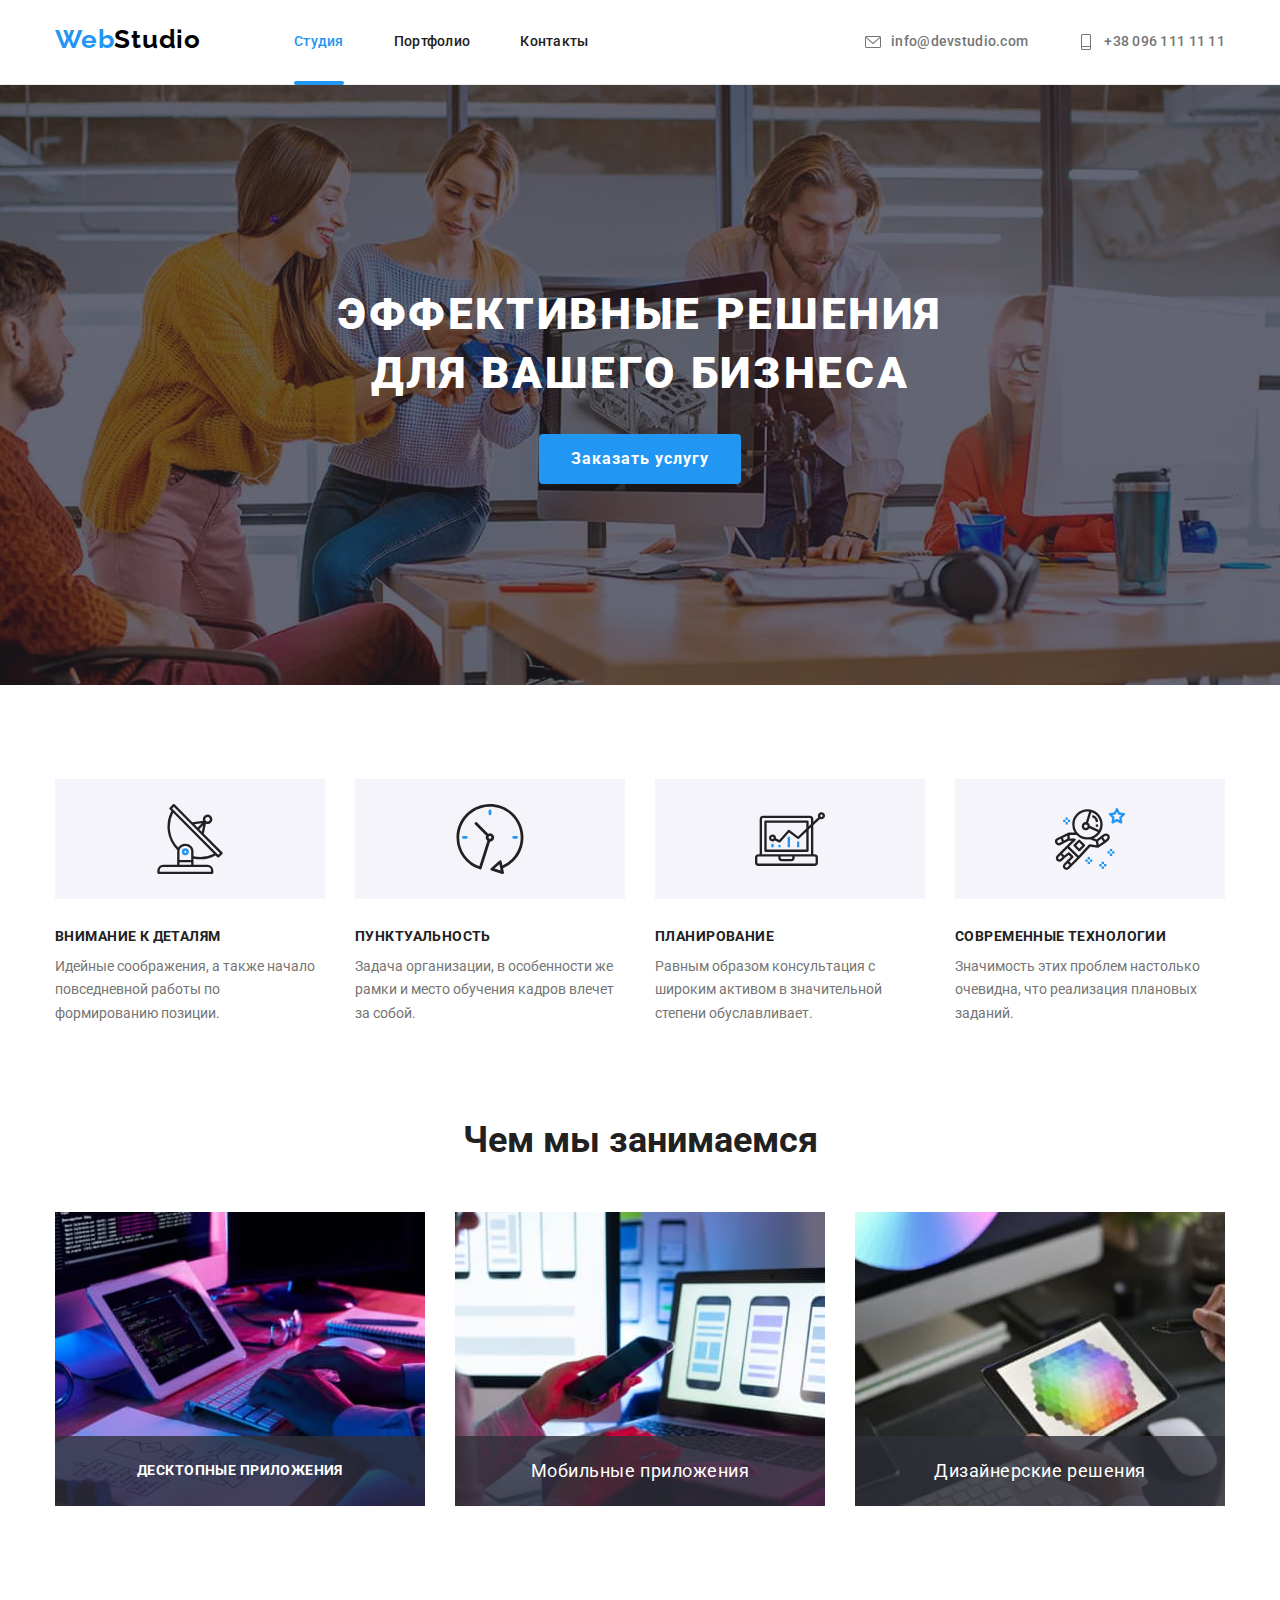
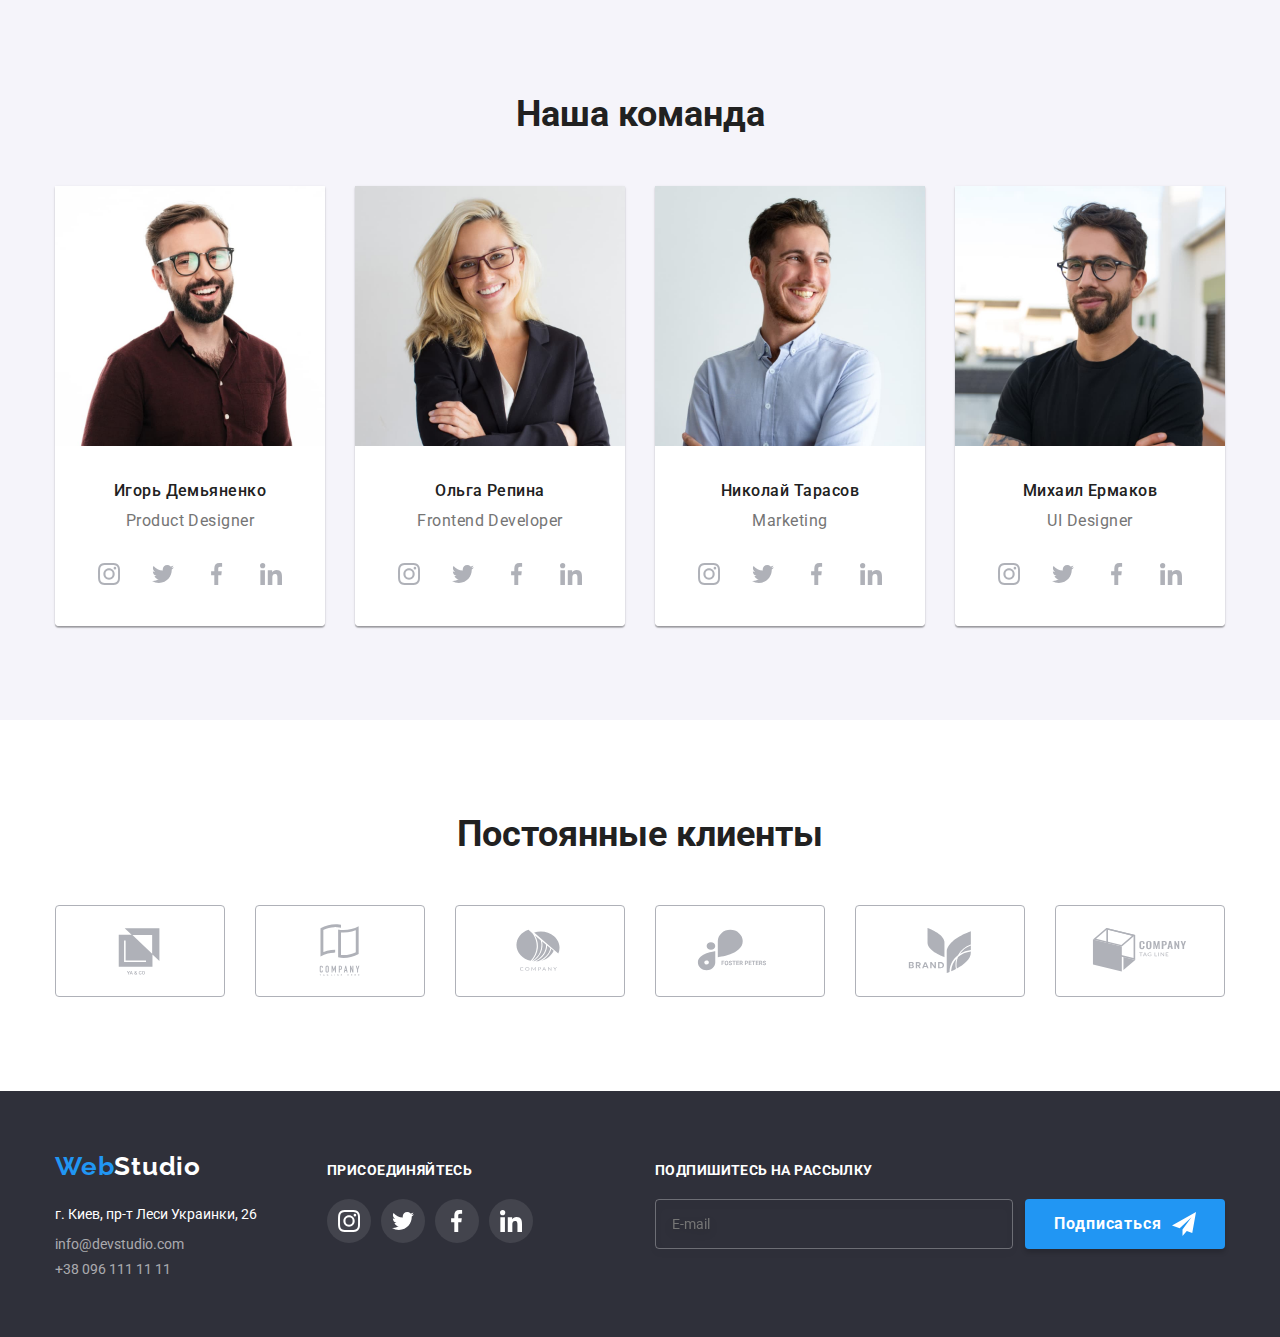
==== commit 4c979119: "winished with hw7" ====
--- a/index.html
+++ b/index.html
@@ -93,7 +93,7 @@
             <ul class="work__list">
                <li class="work__item">
                   <div class="overlay__box">
-                     <p class="overlay__caption">Десктопные приложения</p>
+                     <p class="overlay__text">Десктопные приложения</p>
                   </div>
                   <img class="work__image" width="370" height="294" src="./images/img.jpg" alt="кодирование">
                </li>
@@ -369,17 +369,18 @@
            </ul>
         </div>
         <div class="sign-up__container">
-           <form action="" class="sugn-up__form" >
+           <form action="" class="sign-up__form" >
               <div class="sign-up__box">
                   <label for="sign-up-mail" class="sign-up__label">Подпишитесь на рассылку</label>
                   <input type="email" name="sign-up-mail" id="sign-up-mail" class="sign-up__input" placeholder="E-mail">
-              </div>
+               </div>
+               <div class="button">
+                  <button type="submit" class="button__sign-up">Подписаться<svg class="button__icon">
+                        <use href="./images/modal-icon/symbol-defs.svg#icon-sign-up"></use>
+                     </svg></button>
+               </div>
             </form>
-              <div class="button">
-                  <button type="submit" class="button__sign-up">Подписаться<svg class="button__icon">
-                     <use href="./images/modal-icon/symbol-defs.svg#icon-sign-up"></use>
-                  </svg></button> 
-               </div>
+              
         </div>
       </div>
    </footer>
--- a/css/main.min.css
+++ b/css/main.min.css
@@ -1,2 +1,2 @@
-:root{--primary-text-color: #757575;--title-text-color: #212121;--accent-color: #2196f3;--primary-white-color: #ffffff;--button-bgc-color: #f5f4fa;--header-bgc-color: #2f303a;--team-bgc-color: #f5f4fa;--footer-contact-color: rgba(255, 255, 255, 0.6);--header-border-color: #ececec;--content-border-color: #eeeeee;--features-icon-background: #f5f4fa;--features-icon-color: #212121;--footer-icon-background: #43444d;--team-icon-color: #afb1b8;--client-border-color: #afb1b8;--client-logo-color: #afb1b8;--logo-primary-color: #000000;--overflow-bgc-color: rgba(33, 150, 243, 0.9);--timing-function: cubic-bezier(0.4, 0, 0.2, 1);--time: 250ms;--work-overlay-bgc-color: rgba(47, 48, 58, 0.8);--modal-title-color: #212121;--modal-icon-input-color: #212121;--modal-text-color: #757575;--modal-comment-placeholder: rgba(117, 117, 117, 0.5);--modal-policy-link: #2196f3;--modal-button-submit-color: #ffffff;--modal-checkbox-border-color: #212121;--main-font: Roboto, sans-serif;--second-font: Raleway, sans-serif;--gap: 30px}li{list-style:none}img{display:block}h1,h2,h3,h4,h5,h6,p,ul{margin:0;padding:0}ul{display:inline-block;padding-left:0}input:-webkit-autofill,input:-webkit-autofill:hover,input:-webkit-autofill:focus,input:-webkit-autofill:active{transition:background-color 5000s ease-in-out 0s;-webkit-box-shadow:0 0 0px 1000px #fff inset}.visually-hidden{position:absolute;width:1px;height:1px;margin:-1px;border:0;padding:0;white-space:nowrap;clip-path:inset(100%);clip:rect(0 0 0 0);overflow:hidden}body{background-color:var(--primary-white-color);color:var(--primary-text-color);font-family:Roboto, sans-serif;font-size:14px}.container{width:1200px;margin:0 auto;padding:0 15px}.section{padding:94px 0px}.title{color:var(--title-text-color);font-size:36px;font-weight:700;line-height:1.16;text-align:center}.header{border-bottom:1px solid var(--header-border-color)}.container--flex{display:flex}.logo{display:block;padding-top:24px;padding-bottom:24px;font-family:Raleway;font-size:26px;font-weight:700;line-height:1.2;letter-spacing:.03em;color:var(--accent-color);text-decoration:none}.logo__primary{font-family:Raleway;font-size:26px;font-weight:700;line-height:1.2;letter-spacing:.03em;color:var(--logo-primary-color)}.logo__secondary{font-family:Raleway;font-size:26px;font-weight:700;line-height:1.2;letter-spacing:.03em;color:var(--primary-white-color)}.logo_container .logo{padding:0;margin-bottom:20px}.nav{margin-left:93px}.nav__list{display:flex}.nav__list .nav__item+.nav__item{margin-left:50px;flex-basis:calc(100% /  - )}.nav__link{position:relative;display:block;padding-top:32px;padding-bottom:32px;font-family:Roboto;font-size:14px;font-weight:500;line-height:1.4;letter-spacing:.02em;color:var(--title-text-color);text-decoration:none;transition-property:color;transition-duration:var(--time);transition-timing-function:var(--timing-function)}.nav__link:hover,.nav__link:focus{color:var(--accent-color)}.nav__link--curent{color:var(--accent-color)}.nav__link--curent::after{content:' ';width:100%;height:4px;position:absolute;bottom:-1px;left:0;background-color:var(--accent-color);border-radius:2px}.contact__link{display:flex;align-items:center;padding-top:32px;padding-bottom:32px;font-family:Roboto;font-size:14px;font-weight:500;line-height:1.4;letter-spacing:.02em;color:var(--primary-text-color);text-decoration:none;transition-property:color;transition-duration:var(--time);transition-timing-function:var(--timing-function)}.contact__link:hover,.contact__link:focus{color:var(--accent-color)}.contact{display:flex;margin-left:auto}.contact .contact__item+.contact__item{margin-left:50px;flex-basis:calc(100% /  - )}.contact__item{display:flex;align-items:center}.contact__icon{width:16px;height:16px;margin-right:10px;fill:currentColor}.hero{max-width:1600px;height:600px;margin-left:auto;margin-right:auto;padding-top:200px;padding-bottom:200px;text-align:center;background-image:linear-gradient(to right, rgba(47,48,58,0.4), rgba(47,48,58,0.4)),url("../images/background.jpg");background-position:center;background-repeat:no-repeat;background-size:cover;background-color:var(--header-bgc-color)}.hero__title{width:696px;margin-top:0;margin-right:auto;margin-bottom:30px;margin-left:auto}.large{font-family:Roboto;font-size:44px;font-weight:900;line-height:1.36;letter-spacing:.06em;color:var(--primary-white-color);text-transform:uppercase}.hero__button{display:inline-block;margin-right:auto;margin-left:auto;padding:10px 32px;background-color:var(--accent-color);border-style:none;cursor:pointer;border-radius:4px;font-family:Roboto;font-size:16px;font-weight:700;line-height:1.87;letter-spacing:.06em;color:var(--primary-white-color)}.features__list{display:flex;justify-content:space-between;margin-left:-30px}.features__item{margin-left:30px;flex-basis:calc((100% - 90px) / 4)}.features__caption{margin-bottom:10px;font-family:Roboto;font-size:14px;font-weight:700;line-height:1.14;letter-spacing:.03em;color:var(--title-text-color);text-transform:uppercase}.features__text{line-height:1.71}.features__box{display:flex;justify-content:center;align-items:center;margin-bottom:30px;height:120px;color:var(--features-icon-color);background-color:var(--features-icon-background)}.features__icon{width:70px;height:70px;fill:currentColor}.work__title{margin-bottom:50px}.work{padding-bottom:94px}.work__list{display:flex;justify-content:space-between;margin-left:-30px}.work__item{position:relative;margin-left:30px;flex-basis:calc((100% - 60px) / 3)}.overlay__box{display:flex;justify-content:center;align-items:center;position:absolute;width:100%;height:70px;bottom:0;left:0;background-color:var(--work-overlay-bgc-color)}.overlay__caption{font-family:Roboto;font-size:14px;font-weight:700;line-height:1.14;letter-spacing:.03em;color:var(--primary-white-color);text-transform:uppercase}.team{background-color:var(--team-bgc-color);padding-top:94px;padding-bottom:94px}.team__title{margin-bottom:50px}.team-box__caption{font-family:Roboto;font-size:16px;font-weight:500;line-height:1.87;letter-spacing:.03em;color:var(--title-text-color)}.team-box__text{font-family:Roboto;font-size:16px;font-weight:400;line-height:1.87;letter-spacing:.03em;color:var(--primary-text-color);margin-bottom:16px}.team__list{display:flex;margin-left:-30px}.team__item{margin-left:30px;flex-basis:calc((100% - 90px) / 4);box-shadow:0px 1px 3px rgba(0,0,0,0.12),0px 1px 1px rgba(0,0,0,0.14),0px 2px 1px rgba(0,0,0,0.2);border-radius:0px 0px 4px 4px}.team-box{background-color:var(--primary-white-color);padding:30px 32px;text-align:center;border-radius:0px 0px 4px 4px}.team-icon__list{display:flex;margin-left:-10px}.team-icon__item{margin-left:10px;flex-basis:calc((100% - 30px) / 4)}.team-icon__link{display:flex;justify-content:center;align-items:center;width:44px;height:44px;color:var(--team-icon-color);transition-property:color,background-color,border-radius;transition-duration:var(--time);transition-timing-function:var(--timing-function)}.team-icon__link:hover,.team-icon__link:focus{color:var(--primary-white-color);background-color:var(--accent-color);border-radius:50%}.team-icon__icon{width:22px;height:22px;fill:currentColor}.client__title{margin-bottom:50px}.client__list{display:flex;margin-left:-30px}.client__item{margin-left:30px;flex-basis:calc((100% - 150px) / 6)}.client__link{display:flex;justify-content:center;align-items:center;width:170px;height:92px;color:var(--client-logo-color);border:1px solid var(--client-border-color);border-radius:4px;transition-property:color,border-color;transition-duration:var(--time);transition-timing-function:var(--timing-function)}.client__link:hover,.client__link:focus{color:var(--accent-color);border-color:var(--accent-color)}.client__logo{width:106px;height:60px;fill:currentColor}.overlay{position:absolute;width:100%;height:100%;top:0;left:0;padding:63px 24px;background-color:var(--overflow-bgc-color);transform:translateY(101%);transition-property:transform;transition-duration:var(--time);transition-timing-function:var(--timing-function)}.card__link:hover .overlay,.card__link:focus .overlay{transform:translateY(0)}.overlay__caption{font-family:Roboto;font-size:18px;font-weight:400;line-height:1.56;letter-spacing:.03em;color:var(--primary-white-color)}.content__button{display:inline-block;padding:6px 22px;background-color:var(--button-bgc-color);border-style:none;border-radius:4px;cursor:pointer;font-family:Roboto;font-size:16px;font-weight:500;line-height:1.62;letter-spacing:.03em;color:var(--title-text-color);transition-property:color,background-color,box-shadow;transition-duration:var(--time);transition-timing-function:var(--timing-function)}.content__button.curent{color:var(--primary-white-color);background-color:var(--accent-color)}.content__button:hover,.content__button:focus{color:var(--primary-white-color);background-color:var(--accent-color);box-shadow:0px 3px 1px rgba(0,0,0,0.1),0px 1px 2px rgba(0,0,0,0.08),0px 2px 2px rgba(0,0,0,0.12)}.content__list{display:flex;justify-content:center;margin-left:-8px;margin-bottom:50px}.content__items{margin-left:8px}.card__list{display:flex;flex-wrap:wrap;margin-right:-30px;margin-bottom:-30px}.card__items{margin-right:var(--gap);margin-bottom:var(--gap);flex-basis:calc(100% / 3 - var(--gap))}.card__body{position:relative;overflow:hidden}.card__link{text-decoration:none;display:block;transition:box-shadow 250ms var(--timing-function)}.card__link:hover,.card__link:focus{box-shadow:0px 1px 1px rgba(0,0,0,0.12),0px 4px 4px rgba(0,0,0,0.06),1px 4px 6px rgba(0,0,0,0.16)}.card-block__text{color:var(--primary-text-color);font-size:16px;line-height:1.87}.card-block__title{color:var(--title-text-color);font-size:18px;line-height:2;font-weight:700;letter-spacing:0.06em}.card-block{padding:20px 24px;border:1px solid var(--content-border-color);border-top:0}.footer{background-color:var(--header-bgc-color);padding:60px 0}.footer--container{display:flex;align-items:baseline}.address__item:not(:last-child){margin-bottom:9px}.address__contact{font-style:normal;color:var(--footer-contact-color);transition:color 250ms var(--timing-function);text-decoration:none}.address__contact:hover,.address__contact:focus{color:var(--accent-color)}.address__destination{display:block;margin-bottom:9px;color:var(--primary-white-color);line-height:1.71;font-style:normal}.join__container{margin-left:70px}.join__title{font-family:Roboto;font-size:14px;font-weight:700;line-height:1.2;letter-spacing:.03em;color:var(--primary-white-color);text-transform:uppercase;margin-bottom:20px}.join__list{display:flex;margin-left:-10px}.join__items{margin-left:10px;flex-basis:calc((100% - 30px) / 4)}.join__link{display:inline-flex;justify-content:center;align-items:center;width:44px;height:44px;border-radius:50%;background-color:var(--footer-icon-background);color:var(--primary-white-color);transition-property:color,background-color;transition-duration:var(--time);transition-timing-function:var(--timing-function)}.join__link:hover,.join__link:focus{color:var(--primary-white-color);background-color:var(--accent-color)}.join__icon{width:22px;height:22px;fill:currentColor}.sign-up__container{margin-left:93px;display:flex;align-items:flex-end;flex-grow:1}.sign-up__label{margin-bottom:20px;font-family:Roboto;font-size:14px;font-weight:700;line-height:1.15;letter-spacing:.03em;color:var(--primary-white-color);text-transform:uppercase}.sign-up__input{width:358px;height:50px;padding-left:16px;border:1px solid rgba(255,255,255,0.3);filter:drop-shadow(0px 4px 4px rgba(0,0,0,0.15));border-radius:4px;background-color:transparent;color:var(--primary-white-color)}.sign-up__box{display:flex;flex-direction:column}.sugn-up__form{display:flex;width:358px}.button{margin-left:12px;width:200px;height:50px;color:#ececec}.button__sign-up{width:100%;height:100%;display:flex;justify-content:center;align-items:center;box-shadow:0px 4px 4px rgba(0,0,0,0.15);background-color:var(--accent-color);border-radius:4px;border:none;cursor:pointer;text-align:center;font-family:Roboto;font-size:16px;font-weight:700;line-height:1.87;letter-spacing:.06em;color:var(--primary-white-color)}.button__icon{margin-left:10px;width:24px;height:24px;fill:currentColor}.backdrop{position:fixed;top:0;left:0;width:100%;height:100%;margin:17px auto;background-color:rgba(0,0,0,0.2);opacity:1;visibility:visible;transition:opacity 250ms var(--timing-function),visibility 250ms var(--timing-function)}.is-hidden{opacity:0;visibility:hidden;pointer-events:none}.modal{position:fixed;top:50%;left:50%;transform:translate(-50%, -50%);padding:40px;min-width:528px;min-height:581px;background-color:#fff;border-radius:4px;box-shadow:0px 1px 3px rgba(0,0,0,0.12),0px 1px 1px rgba(0,0,0,0.14),0px 2px 1px rgba(0,0,0,0.2)}.modal__title{margin-bottom:12px;font-weight:700;font-size:20px;line-height:1.15;letter-spacing:0.03em;color:var(--modal-title-color)}.form__container{margin:0;padding:0}.form__container :nth-child(4){margin-bottom:20px}.form__box{width:100%;margin-bottom:10px}.form__input{padding-left:42px;width:100%;height:40px;border-radius:4px;border:1px solid rgba(33,33,33,0.2);outline:none;transition:border-color 250ms var(--timing-function)}.form__input:focus{border-color:var(--accent-color)}.form__input:focus+.form__icon-svg{fill:var(--accent-color)}.form__label{display:block;padding-bottom:4px;font-weight:normal;font-size:12px;line-height:1.16;letter-spacing:0.01em;color:var(--modal-text-color)}.form__comment{padding:12px 16px;width:100%;height:120px;border:1px solid rgba(33,33,33,0.2);border-radius:4px;resize:none;outline:none;transition:border-color 250ms var(--timing-function)}.form__comment:focus{border-color:var(--accent-color)}.form__icon-box{position:relative;width:100%;color:var(--modal-icon-input-color)}.form__icon-svg{position:absolute;top:50%;left:15px;transform:translateY(-50%);width:13px;height:13px;fill:currentColor;transition:fill 250ms var(--timing-function)}.form__checkbox{margin-bottom:30px}.form__policy-text{display:flex;justify-content:center;align-items:center;height:15px;font-size:14px;line-height:1.71;letter-spacing:0.03em}.form__input-policy{cursor:pointer}.form__border-checkbox{display:flex;justify-content:center;align-items:center;width:16px;height:15px;border:2px solid var(--modal-checkbox-border-color);border-radius:2px;margin-right:8px;transition:background-color 250ms var(--timing-function),border-color 250ms var(--timing-function)}.form__input-policy:focus+.form__policy-text .form__border-checkbox,.form__input-policy:hover+.form__policy-text .form__border-checkbox{border-color:#2196f3}.form__input-policy:checked+.form__policy-text .form__border-checkbox{background-color:var(--accent-color);border:none}.form__icon-check{fill:transparent}.form__input-policy:checked:focus+.form__policy-text .form__icon-check{fill:var(--primary-white-color)}.form__policy-link{color:var(--modal-policy-link);text-decoration:underline;font-size:14px;line-height:1.71;letter-spacing:0.03em;text-decoration-skip-ink:none;margin-left:3px}.button-submit{position:absolute;left:50%;bottom:40px;transform:translateX(-50%);width:200px;height:50px;background-color:var(--accent-color);color:var(--modal-button-submit-color);box-shadow:0px 4px 4px rgba(0,0,0,0.15);border-radius:4px;border:none;font-weight:700;font-size:16px;line-height:1.87;letter-spacing:0.06em;cursor:pointer}.close{position:absolute;right:8px;top:8px;width:30px;height:30px;border-radius:50%;background:#ffffff;border:1px solid rgba(0,0,0,0.1);cursor:pointer;transition:color 250ms var(--timing-function)}.close:hover,.close:focus{color:var(--accent-color)}.close__button{width:100%;height:100%;fill:currentColor}
+:root{--primary-text-color: #757575;--title-text-color: #212121;--accent-color: #2196f3;--primary-white-color: #ffffff;--button-bgc-color: #f5f4fa;--header-bgc-color: #2f303a;--team-bgc-color: #f5f4fa;--footer-contact-color: rgba(255, 255, 255, 0.6);--header-border-color: #ececec;--content-border-color: #eeeeee;--features-icon-background: #f5f4fa;--features-icon-color: #212121;--footer-icon-background: #43444d;--team-icon-color: #afb1b8;--client-border-color: #afb1b8;--client-logo-color: #afb1b8;--logo-primary-color: #000000;--overflow-bgc-color: rgba(33, 150, 243, 0.9);--timing-function: cubic-bezier(0.4, 0, 0.2, 1);--time: 250ms;--work-overlay-bgc-color: rgba(47, 48, 58, 0.8);--modal-title-color: #212121;--modal-icon-input-color: #212121;--modal-text-color: #757575;--modal-comment-placeholder: rgba(117, 117, 117, 0.5);--modal-policy-link: #2196f3;--modal-button-submit-color: #ffffff;--modal-checkbox-border-color: #212121;--main-font: Roboto, sans-serif;--second-font: Raleway, sans-serif;--gap: 30px}li{list-style:none}img{display:block}h1,h2,h3,h4,h5,h6,p,ul{margin:0;padding:0}ul{display:inline-block;padding-left:0}input:-webkit-autofill,input:-webkit-autofill:hover,input:-webkit-autofill:focus,input:-webkit-autofill:active{transition:background-color 5000s ease-in-out 0s;-webkit-box-shadow:0 0 0px 1000px #fff inset}.visually-hidden{position:absolute;width:1px;height:1px;margin:-1px;border:0;padding:0;white-space:nowrap;clip-path:inset(100%);clip:rect(0 0 0 0);overflow:hidden}body{background-color:var(--primary-white-color);color:var(--primary-text-color);font-family:Roboto, sans-serif;font-size:14px}.container{width:1200px;margin:0 auto;padding:0 15px}.section{padding:94px 0px}.title{color:var(--title-text-color);font-size:36px;font-weight:700;line-height:1.16;text-align:center}.header{border-bottom:1px solid var(--header-border-color)}.container--flex{display:flex}.logo{display:block;padding-top:24px;padding-bottom:24px;font-family:Raleway;font-size:26px;font-weight:700;line-height:1.2;letter-spacing:.03em;color:var(--accent-color);text-decoration:none}.logo__primary{font-family:Raleway;font-size:26px;font-weight:700;line-height:1.2;letter-spacing:.03em;color:var(--logo-primary-color)}.logo__secondary{font-family:Raleway;font-size:26px;font-weight:700;line-height:1.2;letter-spacing:.03em;color:var(--primary-white-color)}.logo_container .logo{padding:0;margin-bottom:20px}.nav{margin-left:93px}.nav__list{display:flex}.nav__list .nav__item+.nav__item{margin-left:50px;flex-basis:calc(100% /  - )}.nav__link{position:relative;display:block;padding-top:32px;padding-bottom:32px;font-family:Roboto;font-size:14px;font-weight:500;line-height:1.4;letter-spacing:.02em;color:var(--title-text-color);text-decoration:none;transition-property:color;transition-duration:var(--time);transition-timing-function:var(--timing-function)}.nav__link:hover,.nav__link:focus{color:var(--accent-color)}.nav__link--curent{color:var(--accent-color)}.nav__link--curent::after{content:' ';width:100%;height:4px;position:absolute;bottom:-1px;left:0;background-color:var(--accent-color);border-radius:2px}.contact__link{display:flex;align-items:center;padding-top:32px;padding-bottom:32px;font-family:Roboto;font-size:14px;font-weight:500;line-height:1.4;letter-spacing:.02em;color:var(--primary-text-color);text-decoration:none;transition-property:color;transition-duration:var(--time);transition-timing-function:var(--timing-function)}.contact__link:hover,.contact__link:focus{color:var(--accent-color)}.contact{display:flex;margin-left:auto}.contact .contact__item+.contact__item{margin-left:50px;flex-basis:calc(100% /  - )}.contact__item{display:flex;align-items:center}.contact__icon{width:16px;height:16px;margin-right:10px;fill:currentColor}.hero{max-width:1600px;height:600px;margin-left:auto;margin-right:auto;padding-top:200px;padding-bottom:200px;text-align:center;background-image:linear-gradient(to right, rgba(47,48,58,0.4), rgba(47,48,58,0.4)),url("../images/background.jpg");background-position:center;background-repeat:no-repeat;background-size:cover;background-color:var(--header-bgc-color)}.hero__title{width:696px;margin-top:0;margin-right:auto;margin-bottom:30px;margin-left:auto}.large{font-family:Roboto;font-size:44px;font-weight:900;line-height:1.36;letter-spacing:.06em;color:var(--primary-white-color);text-transform:uppercase}.hero__button{display:inline-block;margin-right:auto;margin-left:auto;padding:10px 32px;background-color:var(--accent-color);border-style:none;cursor:pointer;border-radius:4px;font-family:Roboto;font-size:16px;font-weight:700;line-height:1.87;letter-spacing:.06em;color:var(--primary-white-color)}.features__list{display:flex;justify-content:space-between;margin-left:-30px}.features__item{margin-left:30px;flex-basis:calc((100% - 90px) / 4)}.features__caption{margin-bottom:10px;font-family:Roboto;font-size:14px;font-weight:700;line-height:1.14;letter-spacing:.03em;color:var(--title-text-color);text-transform:uppercase}.features__text{line-height:1.71}.features__box{display:flex;justify-content:center;align-items:center;margin-bottom:30px;height:120px;color:var(--features-icon-color);background-color:var(--features-icon-background)}.features__icon{width:70px;height:70px;fill:currentColor}.work__title{margin-bottom:50px}.work{padding-bottom:94px}.work__list{display:flex;justify-content:space-between;margin-left:-30px}.work__item{position:relative;margin-left:30px;flex-basis:calc((100% - 60px) / 3)}.overlay__box{display:flex;justify-content:center;align-items:center;position:absolute;width:100%;height:70px;bottom:0;left:0;background-color:var(--work-overlay-bgc-color)}.overlay__text{font-family:Roboto;font-size:14px;font-weight:700;line-height:1.14;letter-spacing:.03em;color:var(--primary-white-color);text-transform:uppercase}.team{background-color:var(--team-bgc-color);padding-top:94px;padding-bottom:94px}.team__title{margin-bottom:50px}.team-box__caption{font-family:Roboto;font-size:16px;font-weight:500;line-height:1.87;letter-spacing:.03em;color:var(--title-text-color)}.team-box__text{font-family:Roboto;font-size:16px;font-weight:400;line-height:1.87;letter-spacing:.03em;color:var(--primary-text-color);margin-bottom:16px}.team__list{display:flex;margin-left:-30px}.team__item{margin-left:30px;flex-basis:calc((100% - 90px) / 4);box-shadow:0px 1px 3px rgba(0,0,0,0.12),0px 1px 1px rgba(0,0,0,0.14),0px 2px 1px rgba(0,0,0,0.2);border-radius:0px 0px 4px 4px}.team-box{background-color:var(--primary-white-color);padding:30px 32px;text-align:center;border-radius:0px 0px 4px 4px}.team-icon__list{display:flex;margin-left:-10px}.team-icon__item{margin-left:10px;flex-basis:calc((100% - 30px) / 4)}.team-icon__link{display:flex;justify-content:center;align-items:center;width:44px;height:44px;color:var(--team-icon-color);transition-property:color,background-color,border-radius;transition-duration:var(--time);transition-timing-function:var(--timing-function)}.team-icon__link:hover,.team-icon__link:focus{color:var(--primary-white-color);background-color:var(--accent-color);border-radius:50%}.team-icon__icon{width:22px;height:22px;fill:currentColor}.client__title{margin-bottom:50px}.client__list{display:flex;margin-left:-30px}.client__item{margin-left:30px;flex-basis:calc((100% - 150px) / 6)}.client__link{display:flex;justify-content:center;align-items:center;width:170px;height:92px;color:var(--client-logo-color);border:1px solid var(--client-border-color);border-radius:4px;transition-property:color,border-color;transition-duration:var(--time);transition-timing-function:var(--timing-function)}.client__link:hover,.client__link:focus{color:var(--accent-color);border-color:var(--accent-color)}.client__logo{width:106px;height:60px;fill:currentColor}.overlay{position:absolute;width:100%;height:100%;top:0;left:0;padding:63px 24px;background-color:var(--overflow-bgc-color);transform:translateY(101%);transition-property:transform;transition-duration:var(--time);transition-timing-function:var(--timing-function)}.card__link:hover .overlay,.card__link:focus .overlay{transform:translateY(0)}.overlay__caption{font-family:Roboto;font-size:18px;font-weight:400;line-height:1.56;letter-spacing:.03em;color:var(--primary-white-color)}.content__button{display:inline-block;padding:6px 22px;background-color:var(--button-bgc-color);border-style:none;border-radius:4px;cursor:pointer;font-family:Roboto;font-size:16px;font-weight:500;line-height:1.62;letter-spacing:.03em;color:var(--title-text-color);transition-property:color,background-color,box-shadow;transition-duration:var(--time);transition-timing-function:var(--timing-function)}.content__button.curent{color:var(--primary-white-color);background-color:var(--accent-color)}.content__button:hover,.content__button:focus{color:var(--primary-white-color);background-color:var(--accent-color);box-shadow:0px 3px 1px rgba(0,0,0,0.1),0px 1px 2px rgba(0,0,0,0.08),0px 2px 2px rgba(0,0,0,0.12)}.content__list{display:flex;justify-content:center;margin-left:-8px;margin-bottom:50px}.content__items{margin-left:8px}.card__list{display:flex;flex-wrap:wrap;margin-right:-30px;margin-bottom:-30px}.card__items{margin-right:var(--gap);margin-bottom:var(--gap);flex-basis:calc(100% / 3 - var(--gap))}.card__body{position:relative;overflow:hidden}.card__link{text-decoration:none;display:block;transition:box-shadow 250ms var(--timing-function)}.card__link:hover,.card__link:focus{box-shadow:0px 1px 1px rgba(0,0,0,0.12),0px 4px 4px rgba(0,0,0,0.06),1px 4px 6px rgba(0,0,0,0.16)}.card-block__text{color:var(--primary-text-color);font-size:16px;line-height:1.87}.card-block__title{color:var(--title-text-color);font-size:18px;line-height:2;font-weight:700;letter-spacing:0.06em}.card-block{padding:20px 24px;border:1px solid var(--content-border-color);border-top:0}.footer{background-color:var(--header-bgc-color);padding:60px 0}.footer--container{display:flex;align-items:baseline}.address__item:not(:last-child){margin-bottom:9px}.address__contact{font-style:normal;color:var(--footer-contact-color);transition:color 250ms var(--timing-function);text-decoration:none}.address__contact:hover,.address__contact:focus{color:var(--accent-color)}.address__destination{display:block;margin-bottom:9px;color:var(--primary-white-color);line-height:1.71;font-style:normal}.join__container{margin-left:70px}.join__title{font-family:Roboto;font-size:14px;font-weight:700;line-height:1.2;letter-spacing:.03em;color:var(--primary-white-color);text-transform:uppercase;margin-bottom:20px}.join__list{display:flex;margin-left:-10px}.join__items{margin-left:10px;flex-basis:calc((100% - 30px) / 4)}.join__link{display:inline-flex;justify-content:center;align-items:center;width:44px;height:44px;border-radius:50%;background-color:var(--footer-icon-background);color:var(--primary-white-color);transition-property:color,background-color;transition-duration:var(--time);transition-timing-function:var(--timing-function)}.join__link:hover,.join__link:focus{color:var(--primary-white-color);background-color:var(--accent-color)}.join__icon{width:22px;height:22px;fill:currentColor}.sign-up__container{margin-left:auto;display:flex;align-items:flex-end}.sign-up__label{margin-bottom:20px;font-family:Roboto;font-size:14px;font-weight:700;line-height:1.15;letter-spacing:.03em;color:var(--primary-white-color);text-transform:uppercase}.sign-up__input{width:358px;height:50px;padding-left:16px;border:1px solid rgba(255,255,255,0.3);filter:drop-shadow(0px 4px 4px rgba(0,0,0,0.15));border-radius:4px;background-color:transparent;color:var(--primary-white-color)}.sign-up__box{display:flex;flex-direction:column}.sign-up__form{display:flex;align-items:flex-end}.button{margin-left:12px;width:200px;height:50px;color:#ececec}.button__sign-up{width:100%;height:100%;display:flex;justify-content:center;align-items:center;box-shadow:0px 4px 4px rgba(0,0,0,0.15);background-color:var(--accent-color);border-radius:4px;border:none;cursor:pointer;text-align:center;font-family:Roboto;font-size:16px;font-weight:700;line-height:1.87;letter-spacing:.06em;color:var(--primary-white-color)}.button__icon{margin-left:10px;width:24px;height:24px;fill:currentColor}.backdrop{position:fixed;top:0;left:0;width:100%;height:100%;margin:0 auto;background-color:rgba(0,0,0,0.2);opacity:1;visibility:visible;transition-property:bopacity,visibility;transition-duration:var(--time);transition-timing-function:var(--timing-function)}.is-hidden{opacity:0;visibility:hidden;pointer-events:none}.modal{position:fixed;top:50%;left:50%;transform:translate(-50%, -50%);padding:40px;min-width:528px;min-height:581px;background-color:#fff;border-radius:4px;box-shadow:0px 1px 3px rgba(0,0,0,0.12),0px 1px 1px rgba(0,0,0,0.14),0px 2px 1px rgba(0,0,0,0.2)}.modal__title{margin-bottom:12px;font-weight:700;font-size:20px;line-height:1.15;letter-spacing:0.03em;color:var(--modal-title-color)}.form__container{margin:0;padding:0}.form__container :nth-child(4){margin-bottom:20px}.form__box{width:100%;margin-bottom:10px}.form__input{padding-left:42px;width:100%;height:40px;border-radius:4px;border:1px solid rgba(33,33,33,0.2);outline:none;transition-property:border-color;transition-duration:var(--time);transition-timing-function:var(--timing-function)}.form__input:focus{border-color:var(--accent-color)}.form__input:focus+.form__icon-svg{fill:var(--accent-color)}.form__label{display:block;padding-bottom:4px;font-weight:normal;font-size:12px;line-height:1.16;letter-spacing:0.01em;color:var(--modal-text-color)}.form__comment{padding:12px 16px;width:100%;height:120px;border:1px solid rgba(33,33,33,0.2);border-radius:4px;resize:none;outline:none;transition-property:border-color;transition-duration:var(--time);transition-timing-function:var(--timing-function)}.form__comment:focus{border-color:var(--accent-color)}.form__icon-box{position:relative;width:100%;color:var(--modal-icon-input-color)}.form__icon-svg{position:absolute;top:50%;left:15px;transform:translateY(-50%);width:13px;height:13px;fill:currentColor;transition-property:fill;transition-duration:var(--time);transition-timing-function:var(--timing-function)}.form__checkbox{margin-bottom:30px}.form__policy-text{display:flex;justify-content:center;align-items:center;height:15px;font-size:14px;line-height:1.71;letter-spacing:0.03em}.form__input-policy{cursor:pointer}.form__border-checkbox{display:flex;justify-content:center;align-items:center;width:16px;height:15px;border:2px solid var(--modal-checkbox-border-color);border-radius:2px;margin-right:8px;transition-property:background-color,border-color;transition-duration:var(--time);transition-timing-function:var(--timing-function)}.form__input-policy:focus+.form__policy-text .form__border-checkbox,.form__input-policy:hover+.form__policy-text .form__border-checkbox{border-color:#2196f3}.form__input-policy:checked+.form__policy-text .form__border-checkbox{background-color:var(--accent-color);border:none}.form__icon-check{fill:transparent}.form__input-policy:checked:focus+.form__policy-text .form__icon-check{fill:var(--primary-white-color)}.form__policy-link{color:var(--modal-policy-link);text-decoration:underline;font-size:14px;line-height:1.71;letter-spacing:0.03em;text-decoration-skip-ink:none;margin-left:3px}.button-submit{position:absolute;left:50%;bottom:40px;transform:translateX(-50%);width:200px;height:50px;background-color:var(--accent-color);color:var(--modal-button-submit-color);box-shadow:0px 4px 4px rgba(0,0,0,0.15);border-radius:4px;border:none;font-weight:700;font-size:16px;line-height:1.87;letter-spacing:0.06em;cursor:pointer}.close{position:absolute;right:8px;top:8px;width:30px;height:30px;border-radius:50%;background:#ffffff;border:1px solid rgba(0,0,0,0.1);cursor:pointer;transition-property:color;transition-duration:var(--time);transition-timing-function:var(--timing-function)}.close:hover,.close:focus{color:var(--accent-color)}.close__button{width:100%;height:100%;fill:currentColor}
 /*# sourceMappingURL=main.min.css.map */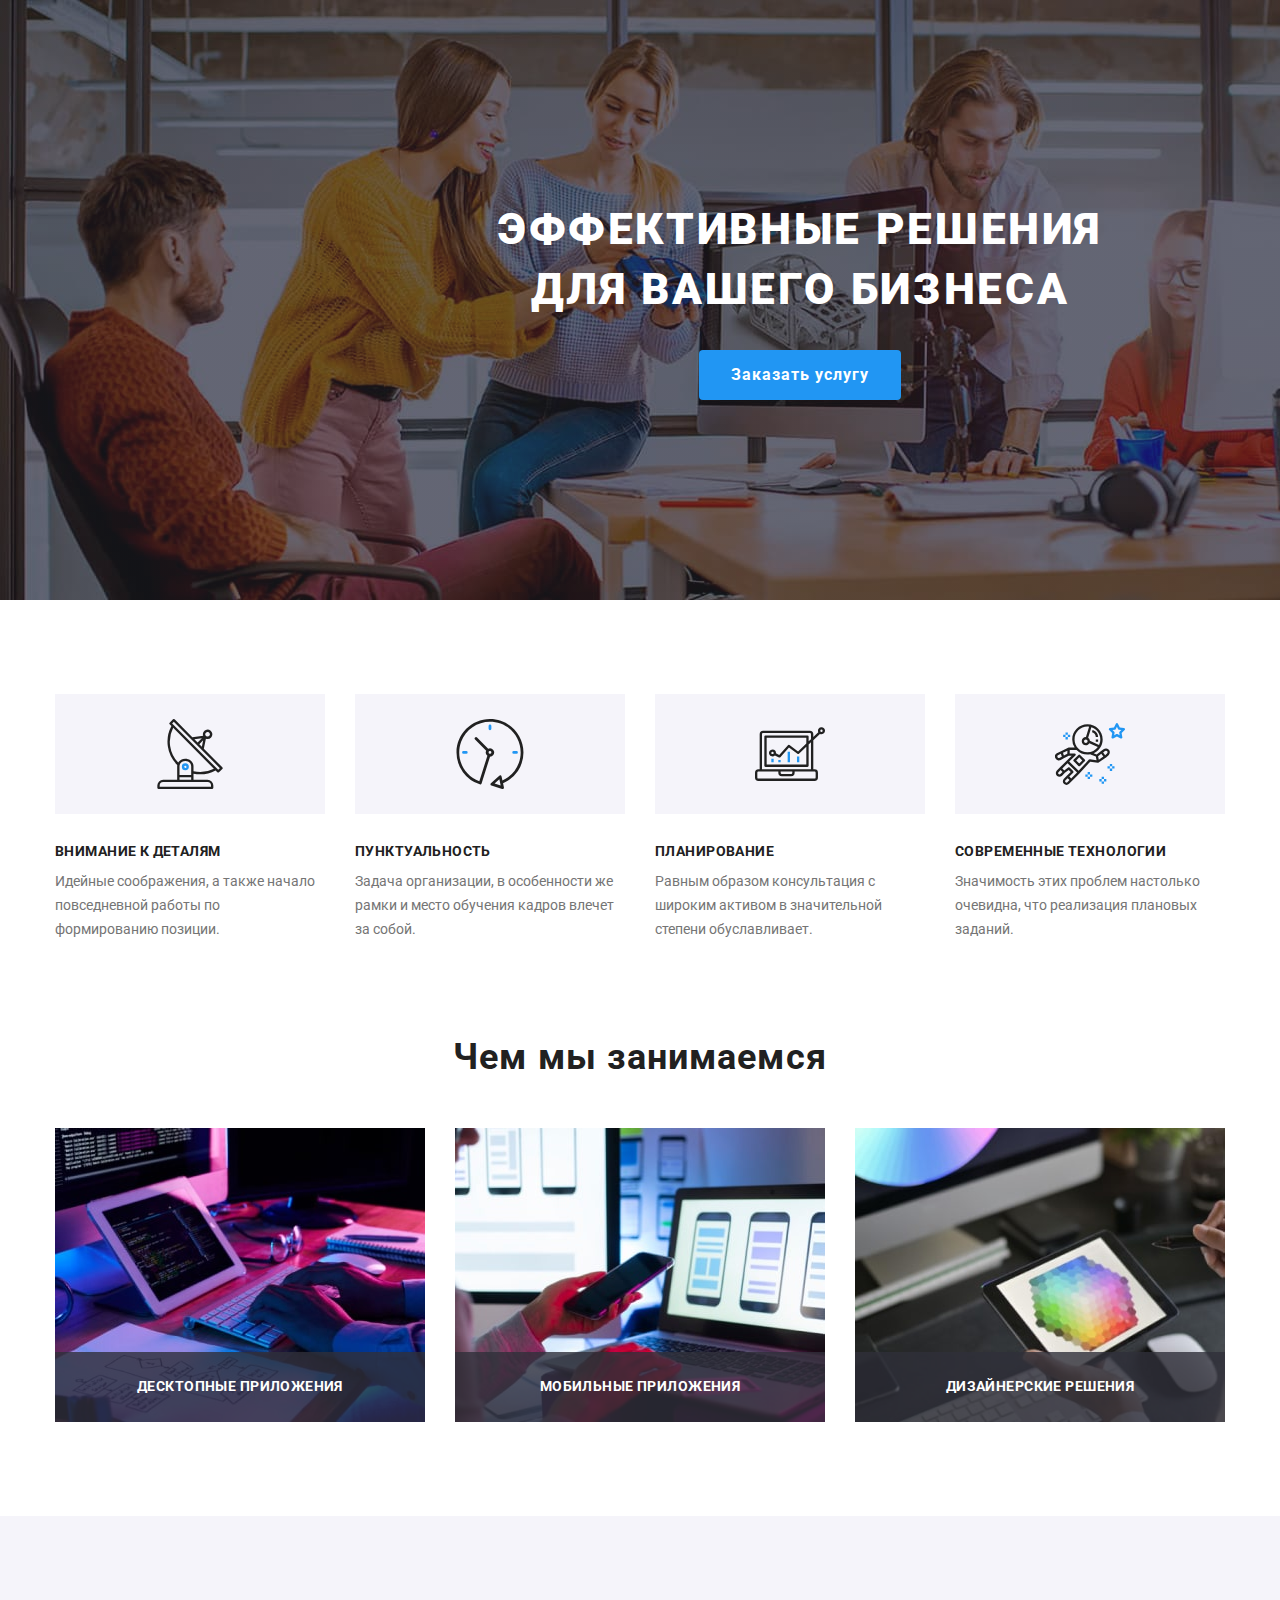
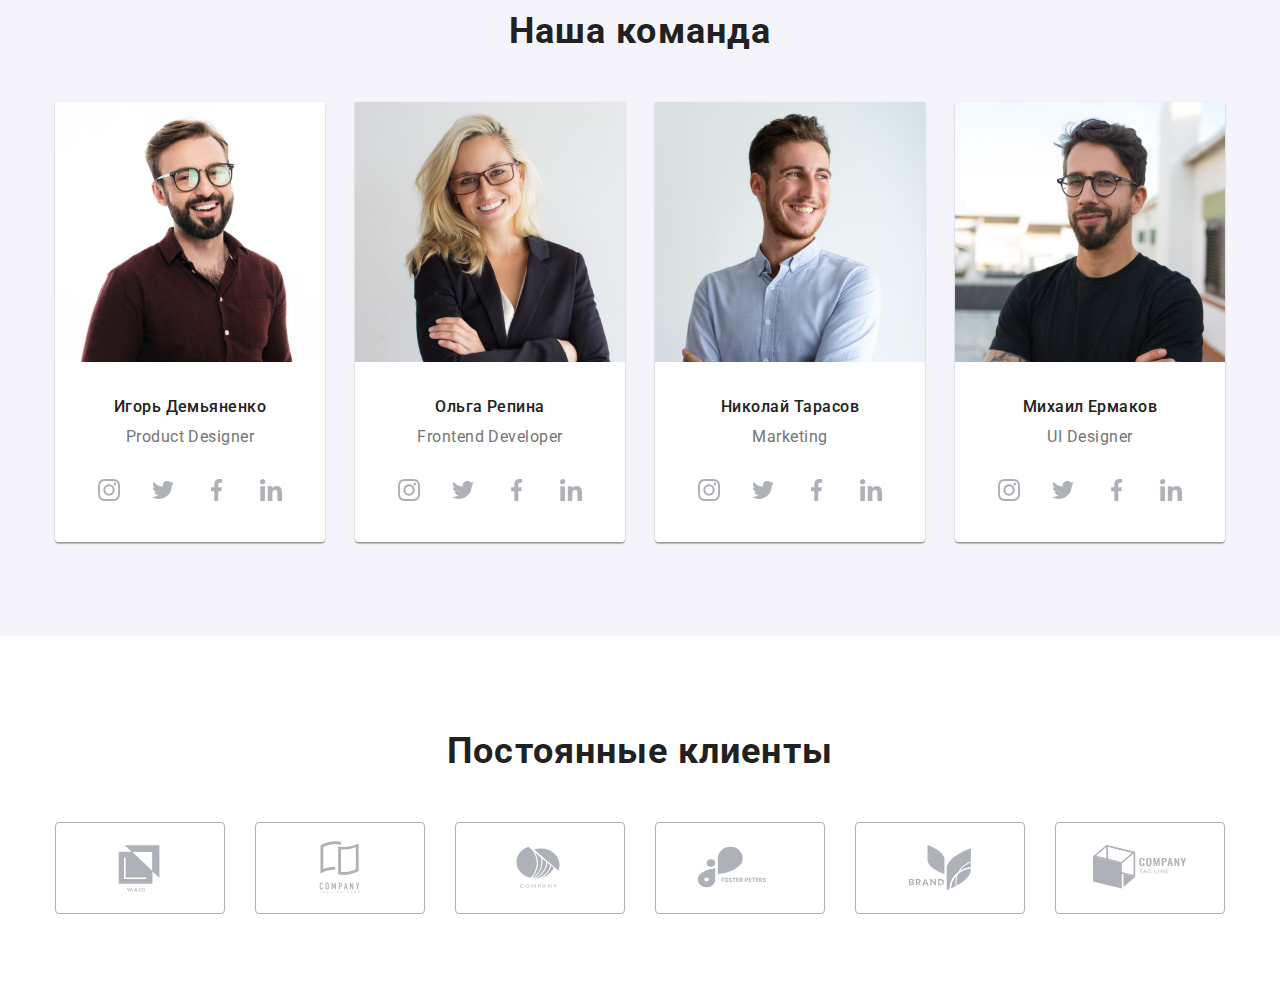
==== commit 25b0689f: "first start with adaptive hw8" ====
--- a/index.html
+++ b/index.html
@@ -10,10 +10,10 @@
    <link rel="stylesheet" href="https://cdnjs.cloudflare.com/ajax/libs/modern-normalize/1.1.0/modern-normalize.min.css" />
    <link rel="stylesheet" href="./css/main.min.css">
 
-</head>
+</head> 
 <body>
       <!-- ----------------------------------------------------Header -->
-   <header class="header">
+   <!-- <header class="header">
       <div class="container container--flex">
       <a href="./index.html" rel="noopener noreferrer" class="logo" lang="en">Web<span class="logo__primary">Studio</span></a>
       <nav class="nav">
@@ -35,22 +35,24 @@
             </li>
          </ul>
       </div>
-   </header>
+   </header> -->
    <main>
       <!------------------------------------------------------ Hero -->
-         <section class="hero section">
-            <h1 class="hero__title large">Эффективные решения для вашего бизнеса</h1>
+      <section class="section hero">
+         <div class="container">
+            <h1 class="hero__title">Эффективные решения для вашего бизнеса</h1>
             <button class="hero__button" type="button" data-modal-open>Заказать услугу</button>
-         </section>
+         </div>
+      </section>
       <!-- -----------------------------------------------Особенности -->
-      <section class="features section">
+       <section class="features section">
          <div class="container">
             <h2 class="visually-hidden">Особенности</h2>
             <ul class="features__list">
                <li class="features__item">
                   <div class="features__box">
                      <svg class="features__icon">
-                        <use href="./images/features-icon/features-icon.svg#icon-antenna1"></use>
+                        <use href="./images/icons/features-icon/features-icon.svg#icon-antenna1"></use>
                      </svg>
                   </div>
                   <h3 class="features__caption">Внимание к деталям</h3>
@@ -59,7 +61,7 @@
                <li class="features__item">
                   <div class="features__box">
                      <svg class="features__icon">
-                        <use href="./images/features-icon/features-icon.svg#icon-clock2"></use>
+                        <use href="./images/icons/features-icon/features-icon.svg#icon-clock2"></use>
                      </svg>
                   </div>
                   <h3 class="features__caption">Пунктуальность</h3>
@@ -68,7 +70,7 @@
                <li class="features__item">
                   <div class="features__box">
                      <svg class="features__icon">
-                        <use href="./images/features-icon/features-icon.svg#icon-diagram3"></use>
+                        <use href="./images/icons/features-icon/features-icon.svg#icon-diagram3"></use>
                      </svg>
                   </div>
                   <h3 class="features__caption">Планирование</h3>
@@ -77,7 +79,7 @@
                <li class="features__item">
                   <div class="features__box">
                      <svg class="features__icon">
-                        <use href="./images/features-icon/features-icon.svg#icon-astronaut-4"></use>
+                        <use href="./images/icons/features-icon/features-icon.svg#icon-astronaut-4"></use>
                      </svg>
                   </div>
                   <h3 class="features__caption">Современные технологии</h3>
@@ -86,8 +88,8 @@
             </ul>
          </div>
       </section>
-      <!-- ---------------------------------------------Чем занимаемся -->
-      <section class="work">
+      <!-- ---------------------------------------------Чем занимаемся-->
+       <section class="work section"> 
          <div class="container">
             <h2 class="work__title title">Чем мы занимаемся</h2>
             <ul class="work__list">
@@ -95,30 +97,47 @@
                   <div class="overlay__box">
                      <p class="overlay__text">Десктопные приложения</p>
                   </div>
-                  <img class="work__image" width="370" height="294" src="./images/img.jpg" alt="кодирование">
+                  <picture>
+                     <source 
+                     srcset="./images/work/img-desktop@1x.jpg 1x, ./images/work/img-desktop@2x.jpg 2x"
+                     media="(min-width:1200px)">
+                     <img class="work__image" width="370" height="294" src="./images/work/img-desktop@1x.jpg" alt="кодирование">
+                  </picture>
                </li>
                <li class="work__item">
                   <div class="overlay__box">
-                     <p class="overlay__caption">Мобильные приложения</p>
-                  </div>
-                  <img class="work__image" width="370" height="294" src="./images/img1.jpg" alt="сервис">
+                     <p class="overlay__text">Мобильные приложения</p>
+                  </div>
+                  <picture>
+                     <source srcset="./images/work/img1-desktop@1x.jpg 1x, ./images/work/img1-desktop@2x.jpg 2x" media="(min-width:1200px)">
+                     <img class="work__image" width="370" height="294" src="./images/work/img1-desktop@1x.jpg" alt="сервис">
+                  </picture>
                </li>
                <li class="work__item">
                   <div class="overlay__box">
-                     <p class="overlay__caption">Дизайнерские решения</p>
-                  </div>
-                  <img class="work__image" width="370" height="294" src="./images/img2.jpg" alt="дизайн">
+                     <p class="overlay__text">Дизайнерские решения</p>
+                  </div>
+                  <picture>
+                     <source srcset="./images/work/img2-desktop@1x.jpg 1x, ./images/work/img2-desktop@2x.jpg 2x" media="(min-width:1200px)">
+                     <img class="work__image" width="370" height="294" src="./images/work/img2-desktop@1x.jpg" alt="дизайн">
+                  </picture>
+                  
                </li>
             </ul>
          </div>
-      </section>
+      </section> 
       <!-- ---------------------------------------------Наша команда -->
       <section class="team">
          <div class="container">
             <h2 class="team__title title">Наша команда</h2>
             <ul class="team__list">
                <li class="team__item">
-                  <img width="270" height="260" src="./images/person1.jpg" alt="персонал1">
+                  <picture>
+                     <source srcset="./images/team/person1.jpg 1x, ./images/team/person1-desktop@2x.jpg 2x" media="(min-width:1200px)">
+                     <source srcset="./images/team/person1-tablet@1x.jpg 1x, ./images/team/person1-tablet@2x.jpg 2x" media="(min-width:768px)">
+                     <source srcset="./images/team/person1-mob@1x.jpg 1x, ./images/team/person1-mob@2x.jpg 2x" media="(min-width:480px)">
+                     <img src="./images/team/person1.jpg" alt="персонал1" class="team__pictures">
+                  </picture>
                   <div class="team-box">
                      <h3 class="team-box__caption">Игорь Демьяненко</h3>
                      <p class="team-box__text" lang="en">Product Designer</p>
@@ -126,28 +145,28 @@
                         <li class="team-icon__item">
                            <a href="#" class="team-icon__link">
                               <svg class="team-icon__icon">
-                                 <use href="./images/icons-svg/symbol-defs.svg#icon-instagram-icon"></use>
-                              </svg>
-                           </a>
-                        </li>
-                        <li class="team-icon__item">
-                           <a href="#" class="team-icon__link">
-                              <svg class="team-icon__icon">
-                                 <use href="./images/icons-svg/symbol-defs.svg#icon-twitter-icon"></use>
-                              </svg>
-                           </a>
-                        </li>
-                        <li class="team-icon__item">
-                           <a href="#" class="team-icon__link">
-                              <svg class="team-icon__icon">
-                                 <use href="./images/icons-svg/symbol-defs.svg#icon-facebook-icon"></use>
-                              </svg>
-                           </a>
-                        </li>
-                        <li class="team-icon__item">
-                           <a href="#" class="team-icon__link">
-                              <svg class="team-icon__icon">
-                                 <use href="./images/icons-svg/symbol-defs.svg#icon-linkedin-icon"></use>
+                                 <use href="./images/icons/icons-svg/symbol-defs.svg#icon-instagram-icon"></use>
+                              </svg>
+                           </a>
+                        </li>
+                        <li class="team-icon__item">
+                           <a href="#" class="team-icon__link">
+                              <svg class="team-icon__icon">
+                                 <use href="./images/icons/icons-svg/symbol-defs.svg#icon-twitter-icon"></use>
+                              </svg>
+                           </a>
+                        </li>
+                        <li class="team-icon__item">
+                           <a href="#" class="team-icon__link">
+                              <svg class="team-icon__icon">
+                                 <use href="./images/icons/icons-svg/symbol-defs.svg#icon-facebook-icon"></use>
+                              </svg>
+                           </a>
+                        </li>
+                        <li class="team-icon__item">
+                           <a href="#" class="team-icon__link">
+                              <svg class="team-icon__icon">
+                                 <use href="./images/icons/icons-svg/symbol-defs.svg#icon-linkedin-icon"></use>
                               </svg>
                            </a>
                         </li>
@@ -155,7 +174,12 @@
                   </div>
                </li>
                <li class="team__item">
-                  <img width="270" height="260" src="./images/person2.jpg" alt="персонал2">
+                  <picture>
+                     <source srcset="./images/team/person2.jpg 1x, ./images/team/person2-desktop@2x.jpg 2x" media="(min-width:1200px)">
+                     <source srcset="./images/team/person2-tablet@1x.jpg 1x, ./images/team/person2-tablet@2x.jpg 2x" media="(min-width:768px)">
+                     <source srcset="./images/team/person2-mob@1x.jpg 1x, ./images/team/person2-mob@2x.jpg 2x" media="(min-width:480px)">
+                     <img src="./images/team/person2.jpg" alt="персонал1" class="team__pictures">
+                  </picture>
                   <div class="team-box">
                      <h3 class="team-box__caption">Ольга Репина</h3>
                      <p class="team-box__text" lang="en">Frontend Developer</p>
@@ -163,28 +187,28 @@
                         <li class="team-icon__item">
                            <a href="#" class="team-icon__link">
                               <svg class="team-icon__icon">
-                                 <use href="./images/icons-svg/symbol-defs.svg#icon-instagram-icon"></use>
-                              </svg>
-                           </a>
-                        </li>
-                        <li class="team-icon__item">
-                           <a href="#" class="team-icon__link">
-                              <svg class="team-icon__icon">
-                                 <use href="./images/icons-svg/symbol-defs.svg#icon-twitter-icon"></use>
-                              </svg>
-                           </a>
-                        </li>
-                        <li class="team-icon__item">
-                           <a href="#" class="team-icon__link">
-                              <svg class="team-icon__icon">
-                                 <use href="./images/icons-svg/symbol-defs.svg#icon-facebook-icon"></use>
-                              </svg>
-                           </a>
-                        </li>
-                        <li class="team-icon__item">
-                           <a href="#" class="team-icon__link">
-                              <svg class="team-icon__icon">
-                                 <use href="./images/icons-svg/symbol-defs.svg#icon-linkedin-icon"></use>
+                                 <use href="./images/icons/icons-svg/symbol-defs.svg#icon-instagram-icon"></use>
+                              </svg>
+                           </a>
+                        </li>
+                        <li class="team-icon__item">
+                           <a href="#" class="team-icon__link">
+                              <svg class="team-icon__icon">
+                                 <use href="./images/icons/icons-svg/symbol-defs.svg#icon-twitter-icon"></use>
+                              </svg>
+                           </a>
+                        </li>
+                        <li class="team-icon__item">
+                           <a href="#" class="team-icon__link">
+                              <svg class="team-icon__icon">
+                                 <use href="./images/icons/icons-svg/symbol-defs.svg#icon-facebook-icon"></use>
+                              </svg>
+                           </a>
+                        </li>
+                        <li class="team-icon__item">
+                           <a href="#" class="team-icon__link">
+                              <svg class="team-icon__icon">
+                                 <use href="./images/icons/icons-svg/symbol-defs.svg#icon-linkedin-icon"></use>
                               </svg>
                            </a>
                         </li>
@@ -192,7 +216,12 @@
                   </div>
                </li>
                <li class="team__item">
-                  <img width="270" height="260" src="./images/person3.jpg" alt="персонал3">
+                  <picture>
+                     <source srcset="./images/team/person3.jpg 1x, ./images/team/person3-desktop@2x.jpg 2x" media="(min-width:1200px)">
+                     <source srcset="./images/team/person3-tablet@1x.jpg 1x, ./images/team/person3-tablet@2x.jpg 2x" media="(min-width:768px)">
+                     <source srcset="./images/team/person3-mob@1x.jpg 1x, ./images/team/person3-mob@2x.jpg 2x" media="(min-width:480px)">
+                     <img src="./images/team/person3.jpg" alt="персонал1" class="team__pictures">
+                  </picture>
                   <div class="team-box">
                      <h3 class="team-box__caption">Николай Тарасов</h3>
                      <p class="team-box__text" lang="en">Marketing</p>
@@ -200,28 +229,28 @@
                         <li class="team-icon__item">
                            <a href="#" class="team-icon__link">
                               <svg class="team-icon__icon">
-                                 <use href="./images/icons-svg/symbol-defs.svg#icon-instagram-icon"></use>
-                              </svg>
-                           </a>
-                        </li>
-                        <li class="team-icon__item">
-                           <a href="#" class="team-icon__link">
-                              <svg class="team-icon__icon">
-                                 <use href="./images/icons-svg/symbol-defs.svg#icon-twitter-icon"></use>
-                              </svg>
-                           </a>
-                        </li>
-                        <li class="team-icon__item">
-                           <a href="#" class="team-icon__link">
-                              <svg class="team-icon__icon">
-                                 <use href="./images/icons-svg/symbol-defs.svg#icon-facebook-icon"></use>
-                              </svg>
-                           </a>
-                        </li>
-                        <li class="team-icon__item">
-                           <a href="#" class="team-icon__link">
-                              <svg class="team-icon__icon">
-                                 <use href="./images/icons-svg/symbol-defs.svg#icon-linkedin-icon"></use>
+                                 <use href="./images/icons/icons-svg/symbol-defs.svg#icon-instagram-icon"></use>
+                              </svg>
+                           </a>
+                        </li>
+                        <li class="team-icon__item">
+                           <a href="#" class="team-icon__link">
+                              <svg class="team-icon__icon">
+                                 <use href="./images/icons/icons-svg/symbol-defs.svg#icon-twitter-icon"></use>
+                              </svg>
+                           </a>
+                        </li>
+                        <li class="team-icon__item">
+                           <a href="#" class="team-icon__link">
+                              <svg class="team-icon__icon">
+                                 <use href="./images/icons/icons-svg/symbol-defs.svg#icon-facebook-icon"></use>
+                              </svg>
+                           </a>
+                        </li>
+                        <li class="team-icon__item">
+                           <a href="#" class="team-icon__link">
+                              <svg class="team-icon__icon">
+                                 <use href="./images/icons/icons-svg/symbol-defs.svg#icon-linkedin-icon"></use>
                               </svg>
                            </a>
                         </li>
@@ -229,7 +258,13 @@
                    </div>
                </li>
                <li class="team__item">
-                  <img width="270" height="260" src="./images/person4.jpg" alt="персонал4">
+                  <picture>
+                     <source srcset="./images/team/person4.jpg 1x, ./images/team/person4-desktop@2x.jpg 2x" media="(min-width:1200px)">
+                     <source srcset="./images/team/person4-tablet@1x.jpg 1x, ./images/team/person4-tablet@2x.jpg 2x"
+                        media="(min-width:768px)">
+                     <source srcset="./images/team/person4-mob@1x.jpg 1x, ./images/team/person4-mob@2x.jpg 2x" media="(min-width:480px)">
+                     <img src="./images/team/person4.jpg" alt="персонал1" class="team__pictures">
+                  </picture>
                   <div class="team-box">
                      <h3 class="team-box__caption">Михаил Ермаков</h3>
                      <p class="team-box__text" lang="en">UI Designer</p>
@@ -237,28 +272,28 @@
                         <li class="team-icon__item">
                            <a href="#" class="team-icon__link">
                               <svg class="team-icon__icon">
-                                 <use href="./images/icons-svg/symbol-defs.svg#icon-instagram-icon"></use>
-                              </svg>
-                           </a>
-                        </li>
-                        <li class="team-icon__item">
-                           <a href="#" class="team-icon__link">
-                              <svg class="team-icon__icon">
-                                 <use href="./images/icons-svg/symbol-defs.svg#icon-twitter-icon"></use>
-                              </svg>
-                           </a>
-                        </li>
-                        <li class="team-icon__item">
-                           <a href="#" class="team-icon__link">
-                              <svg class="team-icon__icon">
-                                 <use href="./images/icons-svg/symbol-defs.svg#icon-facebook-icon"></use>
-                              </svg>
-                           </a>
-                        </li>
-                        <li class="team-icon__item">
-                           <a href="#" class="team-icon__link">
-                              <svg class="team-icon__icon">
-                                 <use href="./images/icons-svg/symbol-defs.svg#icon-linkedin-icon"></use>
+                                 <use href="./images/icons/icons-svg/symbol-defs.svg#icon-instagram-icon"></use>
+                              </svg>
+                           </a>
+                        </li>
+                        <li class="team-icon__item">
+                           <a href="#" class="team-icon__link">
+                              <svg class="team-icon__icon">
+                                 <use href="./images/icons/icons-svg/symbol-defs.svg#icon-twitter-icon"></use>
+                              </svg>
+                           </a>
+                        </li>
+                        <li class="team-icon__item">
+                           <a href="#" class="team-icon__link">
+                              <svg class="team-icon__icon">
+                                 <use href="./images/icons/icons-svg/symbol-defs.svg#icon-facebook-icon"></use>
+                              </svg>
+                           </a>
+                        </li>
+                        <li class="team-icon__item">
+                           <a href="#" class="team-icon__link">
+                              <svg class="team-icon__icon">
+                                 <use href="./images/icons/icons-svg/symbol-defs.svg#icon-linkedin-icon"></use>
                               </svg>
                            </a>
                         </li>
@@ -269,49 +304,49 @@
          </div>
       </section>
       <!-- -----------------------------------------------Наши партнеры -->
-      <section class="section client">
-         <div class="container client">
+      <section class="section">
+         <div class="container">
             <h2 class="client__title title">Постоянные клиенты</h2>
             <ul class="client__list">
                <li class="client__item">
                   <a href="#" class="client__link">
                      <svg class="client__logo">
-                        <use href="./images/logo/logo-defs.svg#icon-logo1" ></use>
+                        <use href="./images/icons/logo/logo-defs.svg#icon-logo1" ></use>
                      </svg>   
                   </a>
                </li>
                <li class="client__item">
                   <a href="#" class="client__link">
                      <svg class="client__logo">
-                        <use href="./images/logo/logo-defs.svg#icon-logo2"></use>
-                     </svg>
-                  </a>
-               </li>
-               <li class="client__item">
-                  <a href="#" class="client__link">
-                     <svg class="client__logo">
-                        <use href="./images/logo/logo-defs.svg#icon-logo3"></use>
-                     </svg>
-                  </a>
-               </li>
-               <li class="client__item">
-                  <a href="#" class="client__link">
-                     <svg class="client__logo">
-                        <use href="./images/logo/logo-defs.svg#icon-logo4"></use>
-                     </svg>
-                  </a>
-               </li>
-               <li class="client__item">
-                  <a href="#" class="client__link">
-                     <svg class="client__logo">
-                        <use href="./images/logo/logo-defs.svg#icon-logo5"></use>
-                     </svg>
-                  </a>
-               </li>
-               <li class="client__item">
-                  <a href="#" class="client__link">
-                     <svg class="client__logo">
-                        <use href="./images/logo/logo-defs.svg#icon-logo6"></use>
+                        <use href="./images/icons/logo/logo-defs.svg#icon-logo2"></use>
+                     </svg>
+                  </a>
+               </li>
+               <li class="client__item">
+                  <a href="#" class="client__link">
+                     <svg class="client__logo">
+                        <use href="./images/icons/logo/logo-defs.svg#icon-logo3"></use>
+                     </svg>
+                  </a>
+               </li>
+               <li class="client__item">
+                  <a href="#" class="client__link">
+                     <svg class="client__logo">
+                        <use href="./images/icons/logo/logo-defs.svg#icon-logo4"></use>
+                     </svg>
+                  </a>
+               </li>
+               <li class="client__item">
+                  <a href="#" class="client__link">
+                     <svg class="client__logo">
+                        <use href="./images/icons/logo/logo-defs.svg#icon-logo5"></use>
+                     </svg>
+                  </a>
+               </li>
+               <li class="client__item">
+                  <a href="#" class="client__link">
+                     <svg class="client__logo">
+                        <use href="./images/icons/logo/logo-defs.svg#icon-logo6"></use>
                      </svg>
                   </a>
                </li>
@@ -320,7 +355,7 @@
       </section>
    </main>
    <!-------------------------------------------------------Footer -->
-   <footer class="footer">
+   <!-- <footer class="footer">
       <div class="container footer--container">
         <div class="logo_container">
          <a href="./index.html" rel="noopener noreferrer" class="logo" lang="en">Web<span
@@ -383,8 +418,8 @@
               
         </div>
       </div>
-   </footer>
-            <div class="backdrop is-hidden" data-modal>
+   </footer> -->
+            <!-- <div class="backdrop is-hidden" data-modal>
                <div class="modal">
                   <button class="close" data-modal-close>
                      <svg class="close__button">
@@ -441,7 +476,7 @@
                   </form> 
                   <button type="submit" class="button-submit">Отправить</button>
                </div>
-            </div>
+            </div> -->
 
    <script src="./js/modal.js"></script>
  </body>
--- a/css/main.min.css
+++ b/css/main.min.css
@@ -1,2 +1,2 @@
-:root{--primary-text-color: #757575;--title-text-color: #212121;--accent-color: #2196f3;--primary-white-color: #ffffff;--button-bgc-color: #f5f4fa;--header-bgc-color: #2f303a;--team-bgc-color: #f5f4fa;--footer-contact-color: rgba(255, 255, 255, 0.6);--header-border-color: #ececec;--content-border-color: #eeeeee;--features-icon-background: #f5f4fa;--features-icon-color: #212121;--footer-icon-background: #43444d;--team-icon-color: #afb1b8;--client-border-color: #afb1b8;--client-logo-color: #afb1b8;--logo-primary-color: #000000;--overflow-bgc-color: rgba(33, 150, 243, 0.9);--timing-function: cubic-bezier(0.4, 0, 0.2, 1);--time: 250ms;--work-overlay-bgc-color: rgba(47, 48, 58, 0.8);--modal-title-color: #212121;--modal-icon-input-color: #212121;--modal-text-color: #757575;--modal-comment-placeholder: rgba(117, 117, 117, 0.5);--modal-policy-link: #2196f3;--modal-button-submit-color: #ffffff;--modal-checkbox-border-color: #212121;--main-font: Roboto, sans-serif;--second-font: Raleway, sans-serif;--gap: 30px}li{list-style:none}img{display:block}h1,h2,h3,h4,h5,h6,p,ul{margin:0;padding:0}ul{display:inline-block;padding-left:0}input:-webkit-autofill,input:-webkit-autofill:hover,input:-webkit-autofill:focus,input:-webkit-autofill:active{transition:background-color 5000s ease-in-out 0s;-webkit-box-shadow:0 0 0px 1000px #fff inset}.visually-hidden{position:absolute;width:1px;height:1px;margin:-1px;border:0;padding:0;white-space:nowrap;clip-path:inset(100%);clip:rect(0 0 0 0);overflow:hidden}body{background-color:var(--primary-white-color);color:var(--primary-text-color);font-family:Roboto, sans-serif;font-size:14px}.container{width:1200px;margin:0 auto;padding:0 15px}.section{padding:94px 0px}.title{color:var(--title-text-color);font-size:36px;font-weight:700;line-height:1.16;text-align:center}.header{border-bottom:1px solid var(--header-border-color)}.container--flex{display:flex}.logo{display:block;padding-top:24px;padding-bottom:24px;font-family:Raleway;font-size:26px;font-weight:700;line-height:1.2;letter-spacing:.03em;color:var(--accent-color);text-decoration:none}.logo__primary{font-family:Raleway;font-size:26px;font-weight:700;line-height:1.2;letter-spacing:.03em;color:var(--logo-primary-color)}.logo__secondary{font-family:Raleway;font-size:26px;font-weight:700;line-height:1.2;letter-spacing:.03em;color:var(--primary-white-color)}.logo_container .logo{padding:0;margin-bottom:20px}.nav{margin-left:93px}.nav__list{display:flex}.nav__list .nav__item+.nav__item{margin-left:50px;flex-basis:calc(100% /  - )}.nav__link{position:relative;display:block;padding-top:32px;padding-bottom:32px;font-family:Roboto;font-size:14px;font-weight:500;line-height:1.4;letter-spacing:.02em;color:var(--title-text-color);text-decoration:none;transition-property:color;transition-duration:var(--time);transition-timing-function:var(--timing-function)}.nav__link:hover,.nav__link:focus{color:var(--accent-color)}.nav__link--curent{color:var(--accent-color)}.nav__link--curent::after{content:' ';width:100%;height:4px;position:absolute;bottom:-1px;left:0;background-color:var(--accent-color);border-radius:2px}.contact__link{display:flex;align-items:center;padding-top:32px;padding-bottom:32px;font-family:Roboto;font-size:14px;font-weight:500;line-height:1.4;letter-spacing:.02em;color:var(--primary-text-color);text-decoration:none;transition-property:color;transition-duration:var(--time);transition-timing-function:var(--timing-function)}.contact__link:hover,.contact__link:focus{color:var(--accent-color)}.contact{display:flex;margin-left:auto}.contact .contact__item+.contact__item{margin-left:50px;flex-basis:calc(100% /  - )}.contact__item{display:flex;align-items:center}.contact__icon{width:16px;height:16px;margin-right:10px;fill:currentColor}.hero{max-width:1600px;height:600px;margin-left:auto;margin-right:auto;padding-top:200px;padding-bottom:200px;text-align:center;background-image:linear-gradient(to right, rgba(47,48,58,0.4), rgba(47,48,58,0.4)),url("../images/background.jpg");background-position:center;background-repeat:no-repeat;background-size:cover;background-color:var(--header-bgc-color)}.hero__title{width:696px;margin-top:0;margin-right:auto;margin-bottom:30px;margin-left:auto}.large{font-family:Roboto;font-size:44px;font-weight:900;line-height:1.36;letter-spacing:.06em;color:var(--primary-white-color);text-transform:uppercase}.hero__button{display:inline-block;margin-right:auto;margin-left:auto;padding:10px 32px;background-color:var(--accent-color);border-style:none;cursor:pointer;border-radius:4px;font-family:Roboto;font-size:16px;font-weight:700;line-height:1.87;letter-spacing:.06em;color:var(--primary-white-color)}.features__list{display:flex;justify-content:space-between;margin-left:-30px}.features__item{margin-left:30px;flex-basis:calc((100% - 90px) / 4)}.features__caption{margin-bottom:10px;font-family:Roboto;font-size:14px;font-weight:700;line-height:1.14;letter-spacing:.03em;color:var(--title-text-color);text-transform:uppercase}.features__text{line-height:1.71}.features__box{display:flex;justify-content:center;align-items:center;margin-bottom:30px;height:120px;color:var(--features-icon-color);background-color:var(--features-icon-background)}.features__icon{width:70px;height:70px;fill:currentColor}.work__title{margin-bottom:50px}.work{padding-bottom:94px}.work__list{display:flex;justify-content:space-between;margin-left:-30px}.work__item{position:relative;margin-left:30px;flex-basis:calc((100% - 60px) / 3)}.overlay__box{display:flex;justify-content:center;align-items:center;position:absolute;width:100%;height:70px;bottom:0;left:0;background-color:var(--work-overlay-bgc-color)}.overlay__text{font-family:Roboto;font-size:14px;font-weight:700;line-height:1.14;letter-spacing:.03em;color:var(--primary-white-color);text-transform:uppercase}.team{background-color:var(--team-bgc-color);padding-top:94px;padding-bottom:94px}.team__title{margin-bottom:50px}.team-box__caption{font-family:Roboto;font-size:16px;font-weight:500;line-height:1.87;letter-spacing:.03em;color:var(--title-text-color)}.team-box__text{font-family:Roboto;font-size:16px;font-weight:400;line-height:1.87;letter-spacing:.03em;color:var(--primary-text-color);margin-bottom:16px}.team__list{display:flex;margin-left:-30px}.team__item{margin-left:30px;flex-basis:calc((100% - 90px) / 4);box-shadow:0px 1px 3px rgba(0,0,0,0.12),0px 1px 1px rgba(0,0,0,0.14),0px 2px 1px rgba(0,0,0,0.2);border-radius:0px 0px 4px 4px}.team-box{background-color:var(--primary-white-color);padding:30px 32px;text-align:center;border-radius:0px 0px 4px 4px}.team-icon__list{display:flex;margin-left:-10px}.team-icon__item{margin-left:10px;flex-basis:calc((100% - 30px) / 4)}.team-icon__link{display:flex;justify-content:center;align-items:center;width:44px;height:44px;color:var(--team-icon-color);transition-property:color,background-color,border-radius;transition-duration:var(--time);transition-timing-function:var(--timing-function)}.team-icon__link:hover,.team-icon__link:focus{color:var(--primary-white-color);background-color:var(--accent-color);border-radius:50%}.team-icon__icon{width:22px;height:22px;fill:currentColor}.client__title{margin-bottom:50px}.client__list{display:flex;margin-left:-30px}.client__item{margin-left:30px;flex-basis:calc((100% - 150px) / 6)}.client__link{display:flex;justify-content:center;align-items:center;width:170px;height:92px;color:var(--client-logo-color);border:1px solid var(--client-border-color);border-radius:4px;transition-property:color,border-color;transition-duration:var(--time);transition-timing-function:var(--timing-function)}.client__link:hover,.client__link:focus{color:var(--accent-color);border-color:var(--accent-color)}.client__logo{width:106px;height:60px;fill:currentColor}.overlay{position:absolute;width:100%;height:100%;top:0;left:0;padding:63px 24px;background-color:var(--overflow-bgc-color);transform:translateY(101%);transition-property:transform;transition-duration:var(--time);transition-timing-function:var(--timing-function)}.card__link:hover .overlay,.card__link:focus .overlay{transform:translateY(0)}.overlay__caption{font-family:Roboto;font-size:18px;font-weight:400;line-height:1.56;letter-spacing:.03em;color:var(--primary-white-color)}.content__button{display:inline-block;padding:6px 22px;background-color:var(--button-bgc-color);border-style:none;border-radius:4px;cursor:pointer;font-family:Roboto;font-size:16px;font-weight:500;line-height:1.62;letter-spacing:.03em;color:var(--title-text-color);transition-property:color,background-color,box-shadow;transition-duration:var(--time);transition-timing-function:var(--timing-function)}.content__button.curent{color:var(--primary-white-color);background-color:var(--accent-color)}.content__button:hover,.content__button:focus{color:var(--primary-white-color);background-color:var(--accent-color);box-shadow:0px 3px 1px rgba(0,0,0,0.1),0px 1px 2px rgba(0,0,0,0.08),0px 2px 2px rgba(0,0,0,0.12)}.content__list{display:flex;justify-content:center;margin-left:-8px;margin-bottom:50px}.content__items{margin-left:8px}.card__list{display:flex;flex-wrap:wrap;margin-right:-30px;margin-bottom:-30px}.card__items{margin-right:var(--gap);margin-bottom:var(--gap);flex-basis:calc(100% / 3 - var(--gap))}.card__body{position:relative;overflow:hidden}.card__link{text-decoration:none;display:block;transition:box-shadow 250ms var(--timing-function)}.card__link:hover,.card__link:focus{box-shadow:0px 1px 1px rgba(0,0,0,0.12),0px 4px 4px rgba(0,0,0,0.06),1px 4px 6px rgba(0,0,0,0.16)}.card-block__text{color:var(--primary-text-color);font-size:16px;line-height:1.87}.card-block__title{color:var(--title-text-color);font-size:18px;line-height:2;font-weight:700;letter-spacing:0.06em}.card-block{padding:20px 24px;border:1px solid var(--content-border-color);border-top:0}.footer{background-color:var(--header-bgc-color);padding:60px 0}.footer--container{display:flex;align-items:baseline}.address__item:not(:last-child){margin-bottom:9px}.address__contact{font-style:normal;color:var(--footer-contact-color);transition:color 250ms var(--timing-function);text-decoration:none}.address__contact:hover,.address__contact:focus{color:var(--accent-color)}.address__destination{display:block;margin-bottom:9px;color:var(--primary-white-color);line-height:1.71;font-style:normal}.join__container{margin-left:70px}.join__title{font-family:Roboto;font-size:14px;font-weight:700;line-height:1.2;letter-spacing:.03em;color:var(--primary-white-color);text-transform:uppercase;margin-bottom:20px}.join__list{display:flex;margin-left:-10px}.join__items{margin-left:10px;flex-basis:calc((100% - 30px) / 4)}.join__link{display:inline-flex;justify-content:center;align-items:center;width:44px;height:44px;border-radius:50%;background-color:var(--footer-icon-background);color:var(--primary-white-color);transition-property:color,background-color;transition-duration:var(--time);transition-timing-function:var(--timing-function)}.join__link:hover,.join__link:focus{color:var(--primary-white-color);background-color:var(--accent-color)}.join__icon{width:22px;height:22px;fill:currentColor}.sign-up__container{margin-left:auto;display:flex;align-items:flex-end}.sign-up__label{margin-bottom:20px;font-family:Roboto;font-size:14px;font-weight:700;line-height:1.15;letter-spacing:.03em;color:var(--primary-white-color);text-transform:uppercase}.sign-up__input{width:358px;height:50px;padding-left:16px;border:1px solid rgba(255,255,255,0.3);filter:drop-shadow(0px 4px 4px rgba(0,0,0,0.15));border-radius:4px;background-color:transparent;color:var(--primary-white-color)}.sign-up__box{display:flex;flex-direction:column}.sign-up__form{display:flex;align-items:flex-end}.button{margin-left:12px;width:200px;height:50px;color:#ececec}.button__sign-up{width:100%;height:100%;display:flex;justify-content:center;align-items:center;box-shadow:0px 4px 4px rgba(0,0,0,0.15);background-color:var(--accent-color);border-radius:4px;border:none;cursor:pointer;text-align:center;font-family:Roboto;font-size:16px;font-weight:700;line-height:1.87;letter-spacing:.06em;color:var(--primary-white-color)}.button__icon{margin-left:10px;width:24px;height:24px;fill:currentColor}.backdrop{position:fixed;top:0;left:0;width:100%;height:100%;margin:0 auto;background-color:rgba(0,0,0,0.2);opacity:1;visibility:visible;transition-property:bopacity,visibility;transition-duration:var(--time);transition-timing-function:var(--timing-function)}.is-hidden{opacity:0;visibility:hidden;pointer-events:none}.modal{position:fixed;top:50%;left:50%;transform:translate(-50%, -50%);padding:40px;min-width:528px;min-height:581px;background-color:#fff;border-radius:4px;box-shadow:0px 1px 3px rgba(0,0,0,0.12),0px 1px 1px rgba(0,0,0,0.14),0px 2px 1px rgba(0,0,0,0.2)}.modal__title{margin-bottom:12px;font-weight:700;font-size:20px;line-height:1.15;letter-spacing:0.03em;color:var(--modal-title-color)}.form__container{margin:0;padding:0}.form__container :nth-child(4){margin-bottom:20px}.form__box{width:100%;margin-bottom:10px}.form__input{padding-left:42px;width:100%;height:40px;border-radius:4px;border:1px solid rgba(33,33,33,0.2);outline:none;transition-property:border-color;transition-duration:var(--time);transition-timing-function:var(--timing-function)}.form__input:focus{border-color:var(--accent-color)}.form__input:focus+.form__icon-svg{fill:var(--accent-color)}.form__label{display:block;padding-bottom:4px;font-weight:normal;font-size:12px;line-height:1.16;letter-spacing:0.01em;color:var(--modal-text-color)}.form__comment{padding:12px 16px;width:100%;height:120px;border:1px solid rgba(33,33,33,0.2);border-radius:4px;resize:none;outline:none;transition-property:border-color;transition-duration:var(--time);transition-timing-function:var(--timing-function)}.form__comment:focus{border-color:var(--accent-color)}.form__icon-box{position:relative;width:100%;color:var(--modal-icon-input-color)}.form__icon-svg{position:absolute;top:50%;left:15px;transform:translateY(-50%);width:13px;height:13px;fill:currentColor;transition-property:fill;transition-duration:var(--time);transition-timing-function:var(--timing-function)}.form__checkbox{margin-bottom:30px}.form__policy-text{display:flex;justify-content:center;align-items:center;height:15px;font-size:14px;line-height:1.71;letter-spacing:0.03em}.form__input-policy{cursor:pointer}.form__border-checkbox{display:flex;justify-content:center;align-items:center;width:16px;height:15px;border:2px solid var(--modal-checkbox-border-color);border-radius:2px;margin-right:8px;transition-property:background-color,border-color;transition-duration:var(--time);transition-timing-function:var(--timing-function)}.form__input-policy:focus+.form__policy-text .form__border-checkbox,.form__input-policy:hover+.form__policy-text .form__border-checkbox{border-color:#2196f3}.form__input-policy:checked+.form__policy-text .form__border-checkbox{background-color:var(--accent-color);border:none}.form__icon-check{fill:transparent}.form__input-policy:checked:focus+.form__policy-text .form__icon-check{fill:var(--primary-white-color)}.form__policy-link{color:var(--modal-policy-link);text-decoration:underline;font-size:14px;line-height:1.71;letter-spacing:0.03em;text-decoration-skip-ink:none;margin-left:3px}.button-submit{position:absolute;left:50%;bottom:40px;transform:translateX(-50%);width:200px;height:50px;background-color:var(--accent-color);color:var(--modal-button-submit-color);box-shadow:0px 4px 4px rgba(0,0,0,0.15);border-radius:4px;border:none;font-weight:700;font-size:16px;line-height:1.87;letter-spacing:0.06em;cursor:pointer}.close{position:absolute;right:8px;top:8px;width:30px;height:30px;border-radius:50%;background:#ffffff;border:1px solid rgba(0,0,0,0.1);cursor:pointer;transition-property:color;transition-duration:var(--time);transition-timing-function:var(--timing-function)}.close:hover,.close:focus{color:var(--accent-color)}.close__button{width:100%;height:100%;fill:currentColor}
+:root{--primary-text-color: #757575;--title-text-color: #212121;--accent-color: #2196f3;--primary-white-color: #ffffff;--button-bgc-color: #f5f4fa;--header-bgc-color: #2f303a;--team-bgc-color: #f5f4fa;--footer-contact-color: rgba(255, 255, 255, 0.6);--header-border-color: #ececec;--content-border-color: #eeeeee;--features-icon-background: #f5f4fa;--features-icon-color: #212121;--footer-icon-background: #43444d;--team-icon-color: #afb1b8;--client-border-color: #afb1b8;--client-logo-color: #afb1b8;--logo-primary-color: #000000;--overflow-bgc-color: rgba(33, 150, 243, 0.9);--timing-function: cubic-bezier(0.4, 0, 0.2, 1);--time: 250ms;--work-overlay-bgc-color: rgba(47, 48, 58, 0.8);--modal-title-color: #212121;--modal-icon-input-color: #212121;--modal-text-color: #757575;--modal-comment-placeholder: rgba(117, 117, 117, 0.5);--modal-policy-link: #2196f3;--modal-button-submit-color: #ffffff;--modal-checkbox-border-color: #212121;--main-font: Roboto, sans-serif;--second-font: Raleway, sans-serif;--gap: 30px}li{list-style:none}img{display:block;max-width:100%;height:auto}h1,h2,h3,h4,h5,h6,p,ul{margin:0;padding:0}ul{display:inline-block;padding-left:0}input:-webkit-autofill,input:-webkit-autofill:hover,input:-webkit-autofill:focus,input:-webkit-autofill:active{transition:background-color 5000s ease-in-out 0s;-webkit-box-shadow:0 0 0px 1000px #fff inset}.visually-hidden{position:absolute;width:1px;height:1px;margin:-1px;border:0;padding:0;white-space:nowrap;clip-path:inset(100%);clip:rect(0 0 0 0);overflow:hidden}body{background-color:var(--primary-white-color);color:var(--primary-text-color);font-family:Roboto, sans-serif;font-size:14px}.title{font-weight:700;font-size:28px;line-height:1.17;letter-spacing:0.03em;color:var(--title-text-color);text-align:center}@media screen and (min-width: 1200px){.title{font-size:36px}}.container{min-width:200px;margin:0 auto;padding-left:15px;padding-right:15px;padding-top:0;padding-bottom:0}.hero .container{width:360px;padding:0;text-align:center}@media screen and (min-width: 1200px){.hero .container{width:696px}}@media screen and (min-width: 480px){.container{width:450px}}@media screen and (min-width: 768px){.container{width:768px}}@media screen and (min-width: 1200px){.container{width:1200px}}.section{padding-top:60px;padding-bottom:60px}@media screen and (min-width: 1200px){.section{padding-top:94px;padding-bottom:94px}}.section.hero{padding:0}.header{border-bottom:1px solid var(--header-border-color)}.container--flex{display:flex}.logo{display:block;padding-top:24px;padding-bottom:24px;font-family:Raleway;font-size:26px;font-weight:700;line-height:1.2;letter-spacing:.03em;color:var(--accent-color);text-decoration:none}.logo__primary{font-family:Raleway;font-size:26px;font-weight:700;line-height:1.2;letter-spacing:.03em;color:var(--logo-primary-color)}.logo__secondary{font-family:Raleway;font-size:26px;font-weight:700;line-height:1.2;letter-spacing:.03em;color:var(--primary-white-color)}.logo_container .logo{padding:0;margin-bottom:20px}.nav{margin-left:93px}.nav__list{display:flex}.nav__list .nav__item+.nav__item{margin-left:50px;flex-basis:calc(100% /  - )}.nav__link{position:relative;display:block;padding-top:32px;padding-bottom:32px;font-family:Roboto;font-size:14px;font-weight:500;line-height:1.4;letter-spacing:.02em;color:var(--title-text-color);text-decoration:none;transition-property:color;transition-duration:var(--time);transition-timing-function:var(--timing-function)}.nav__link:hover,.nav__link:focus{color:var(--accent-color)}.nav__link--curent{color:var(--accent-color)}.nav__link--curent::after{content:' ';width:100%;height:4px;position:absolute;bottom:-1px;left:0;background-color:var(--accent-color);border-radius:2px}.contact__link{display:flex;align-items:center;padding-top:32px;padding-bottom:32px;font-family:Roboto;font-size:14px;font-weight:500;line-height:1.4;letter-spacing:.02em;color:var(--primary-text-color);text-decoration:none;transition-property:color;transition-duration:var(--time);transition-timing-function:var(--timing-function)}.contact__link:hover,.contact__link:focus{color:var(--accent-color)}.contact{display:flex;margin-left:auto}.contact .contact__item+.contact__item{margin-left:50px;flex-basis:calc(100% /  - )}.contact__item{display:flex;align-items:center}.contact__icon{width:16px;height:16px;margin-right:10px;fill:currentColor}.hero{width:100%;margin-left:auto;margin-right:auto;display:flex;align-items:center;height:400px;background-image:linear-gradient(to right, rgba(47,48,58,0.4), rgba(47,48,58,0.4)),url("../images/background/background-mob@1x.jpg");background-position:center;background-repeat:no-repeat;background-size:cover;background-color:var(--header-bgc-color)}@media screen and (min-width: 480px){.hero{width:480px}}@media screen and (min-width: 480px) and (min-device-pixel-ratio: 2), screen and (min-width: 480px) and (min-resolution: 192dpi), screen and (min-width: 480px) and (min-resolution: 2dppx){.hero{background-image:linear-gradient(to right, rgba(47,48,58,0.4), rgba(47,48,58,0.4)),url("../images/background/background-mob@2x.jpg")}}@media screen and (min-width: 768px){.hero{width:768px;background-image:linear-gradient(to right, rgba(47,48,58,0.4), rgba(47,48,58,0.4)),url("../images/background/background-tablet@1x.jpg")}}@media screen and (min-width: 768px) and (min-device-pixel-ratio: 2), screen and (min-width: 768px) and (min-resolution: 192dpi), screen and (min-width: 768px) and (min-resolution: 2dppx){.hero{background-image:linear-gradient(to right, rgba(47,48,58,0.4), rgba(47,48,58,0.4)),url("../images/background/background-tablet@2x.jpg")}}@media screen and (min-width: 1200px){.hero{min-width:1600px;height:600px;background-image:linear-gradient(to right, rgba(47,48,58,0.4), rgba(47,48,58,0.4)),url("../images/background/background-desktop@1x.jpg")}}@media screen and (min-width: 1200px) and (min-device-pixel-ratio: 2), screen and (min-width: 1200px) and (min-resolution: 192dpi), screen and (min-width: 1200px) and (min-resolution: 2dppx){.hero{background-image:linear-gradient(to right, rgba(47,48,58,0.4), rgba(47,48,58,0.4)),url("../images/background/background-desktop@2x.jpg")}}.hero__title{margin-bottom:30px;font-family:Roboto;font-size:26px;font-weight:900;line-height:1.62;letter-spacing:.06em;color:var(--primary-white-color);text-transform:uppercase}@media screen and (min-width: 1200px){.hero__title{font-size:44px;line-height:1.36}}.hero__button{padding:10px 32px;background-color:var(--accent-color);border-style:none;cursor:pointer;border-radius:4px;font-family:Roboto;font-size:16px;font-weight:700;line-height:1.87;letter-spacing:.06em;color:var(--primary-white-color)}@media screen and (min-width: 768px){.features__list{width:768px;display:flex;flex-wrap:wrap;margin-left:-30px;margin-bottom:-30px}}@media screen and (min-width: 1200px){.features__list{width:1200px;margin-bottom:0}}@media screen and (max-width: 767px){.features__item:not(:last-child){margin-bottom:30px}}@media screen and (min-width: 768px){.features__item{flex-basis:calc(100% / 2 - 30px);margin-left:30px;margin-bottom:30px}}@media screen and (min-width: 1200px){.features__item{flex-basis:calc(100% / 4 - 30px);margin-bottom:0}}.features__caption{margin-bottom:10px;text-align:center;font-family:Roboto;font-size:14px;font-weight:700;line-height:1.14;letter-spacing:.03em;color:var(--title-text-color);text-transform:uppercase}@media screen and (min-width: 768px){.features__caption{text-align:left}}.features__text{line-height:1.71}.features__box{display:flex;justify-content:center;align-items:center;margin-bottom:30px;height:120px;color:var(--features-icon-color);background-color:var(--features-icon-background)}@media screen and (min-widht: 480px){.features__box{width:450px}}@media screen and (min-widht: 768px){.features__box{width:354px}}@media screen and (min-widht: 1200px){.features__box{width:270px}}.features__icon{width:70px;height:70px;fill:currentColor}.work__title{margin-bottom:50px}@media screen and (max-width: 1199px){.work{display:none}}@media screen and (min-width: 1200px){.work{padding-top:0}}.work__list{display:flex;justify-content:space-between;margin-left:-30px}.work__item{position:relative;margin-left:30px;flex-basis:calc((100% - 60px) / 3)}.overlay__box{display:flex;justify-content:center;align-items:center;position:absolute;width:100%;height:70px;bottom:0;left:0;background-color:var(--work-overlay-bgc-color)}.overlay__text{font-family:Roboto;font-size:14px;font-weight:700;line-height:1.14;letter-spacing:.03em;color:var(--primary-white-color);text-transform:uppercase}.team{background-color:var(--team-bgc-color);padding-top:60px;padding-bottom:60px}@media screen and (min-width: 1200px){.team{padding-top:94px;padding-bottom:94px}}.team__title{margin-bottom:30px}@media screen and (min-width: 1200px){.team__title{margin-bottom:50px}}.team-box__caption{font-family:Roboto;font-size:16px;font-weight:500;line-height:1.87;letter-spacing:.03em;color:var(--title-text-color)}.team-box__text{font-family:Roboto;font-size:16px;font-weight:400;line-height:1.87;letter-spacing:.03em;color:var(--primary-text-color);margin-bottom:16px}@media screen and (min-width: 768px){.team__list{width:768px;display:flex;flex-wrap:wrap;margin-left:-30px;margin-bottom:-30px}}@media screen and (min-width: 1200px){.team__list{width:1200px;margin-bottom:0}}.team__item{box-shadow:0px 1px 3px rgba(0,0,0,0.12),0px 1px 1px rgba(0,0,0,0.14),0px 2px 1px rgba(0,0,0,0.2);border-radius:0px 0px 4px 4px}@media screen and (max-width: 767px){.team__item:not(:last-child){margin-bottom:30px}}@media screen and (min-width: 768px){.team__item{flex-basis:calc(100% / 2 - 30px);margin-left:30px;margin-bottom:30px}}@media screen and (min-width: 1200px){.team__item{flex-basis:calc(100% / 4 - 30px);margin-bottom:0}}@media screen and (min-width: 480px){.team__pictures{width:450px;height:460px}}@media screen and (min-width: 768px){.team__pictures{width:354px;height:374px}}@media screen and (min-width: 1200px){.team__pictures{width:270px;height:260px}}.team-box{background-color:var(--primary-white-color);padding:30px 32px;text-align:center;border-radius:0px 0px 4px 4px}.team-icon__list{display:flex;margin-left:-10px}.team-icon__item{margin-left:10px;flex-basis:calc((100% - 30px) / 4)}.team-icon__link{display:flex;justify-content:center;align-items:center;width:44px;height:44px;color:var(--team-icon-color);transition-property:color,background-color,border-radius;transition-duration:var(--time);transition-timing-function:var(--timing-function)}.team-icon__link:hover,.team-icon__link:focus{color:var(--primary-white-color);background-color:var(--accent-color);border-radius:50%}.team-icon__icon{width:22px;height:22px;fill:currentColor}.client__title{margin-bottom:50px}.client__list{display:flex;flex-wrap:wrap;margin-left:-30px;margin-bottom:-30px}@media screen and (min-width: 1200px){.client__list{margin-bottom:0}}.client__item{margin-left:30px;margin-bottom:30px;flex-basis:calc(100% / 2 - 30px)}@media screen and (min-width: 768px){.client__item{flex-basis:calc(100% / 3 - 30px)}}@media screen and (min-width: 1200px){.client__item{flex-basis:calc(100% / 6 - 30px);margin-bottom:0}}.client__link{display:flex;justify-content:center;align-items:center;height:92px;color:var(--client-logo-color);border:1px solid var(--client-border-color);border-radius:4px;transition-property:color,border-color;transition-duration:var(--time);transition-timing-function:var(--timing-function)}.client__link:hover,.client__link:focus{color:var(--accent-color);border-color:var(--accent-color)}.client__logo{width:106px;height:60px;fill:currentColor}.overlay{position:absolute;width:100%;height:100%;top:0;left:0;padding:63px 24px;background-color:var(--overflow-bgc-color);transform:translateY(101%);transition-property:transform;transition-duration:var(--time);transition-timing-function:var(--timing-function)}.card__link:hover .overlay,.card__link:focus .overlay{transform:translateY(0)}.overlay__caption{font-family:Roboto;font-size:18px;font-weight:400;line-height:1.56;letter-spacing:.03em;color:var(--primary-white-color)}.content__button{display:inline-block;padding:6px 22px;background-color:var(--button-bgc-color);border-style:none;border-radius:4px;cursor:pointer;font-family:Roboto;font-size:16px;font-weight:500;line-height:1.62;letter-spacing:.03em;color:var(--title-text-color);transition-property:color,background-color,box-shadow;transition-duration:var(--time);transition-timing-function:var(--timing-function)}.content__button.curent{color:var(--primary-white-color);background-color:var(--accent-color)}.content__button:hover,.content__button:focus{color:var(--primary-white-color);background-color:var(--accent-color);box-shadow:0px 3px 1px rgba(0,0,0,0.1),0px 1px 2px rgba(0,0,0,0.08),0px 2px 2px rgba(0,0,0,0.12)}.content__list{display:flex;justify-content:center;margin-left:-8px;margin-bottom:50px}.content__items{margin-left:8px}.card__list{display:flex;flex-wrap:wrap;margin-right:-30px;margin-bottom:-30px}.card__items{margin-right:var(--gap);margin-bottom:var(--gap);flex-basis:calc(100% / 3 - var(--gap))}.card__body{position:relative;overflow:hidden}.card__link{text-decoration:none;display:block;transition:box-shadow 250ms var(--timing-function)}.card__link:hover,.card__link:focus{box-shadow:0px 1px 1px rgba(0,0,0,0.12),0px 4px 4px rgba(0,0,0,0.06),1px 4px 6px rgba(0,0,0,0.16)}.card-block__text{color:var(--primary-text-color);font-size:16px;line-height:1.87}.card-block__title{color:var(--title-text-color);font-size:18px;line-height:2;font-weight:700;letter-spacing:0.06em}.card-block{padding:20px 24px;border:1px solid var(--content-border-color);border-top:0}.footer{background-color:var(--header-bgc-color);padding:60px 0}.footer--container{display:flex;align-items:baseline}.address__item:not(:last-child){margin-bottom:9px}.address__contact{font-style:normal;color:var(--footer-contact-color);transition:color 250ms var(--timing-function);text-decoration:none}.address__contact:hover,.address__contact:focus{color:var(--accent-color)}.address__destination{display:block;margin-bottom:9px;color:var(--primary-white-color);line-height:1.71;font-style:normal}.join__container{margin-left:70px}.join__title{font-family:Roboto;font-size:14px;font-weight:700;line-height:1.2;letter-spacing:.03em;color:var(--primary-white-color);text-transform:uppercase;margin-bottom:20px}.join__list{display:flex;margin-left:-10px}.join__items{margin-left:10px;flex-basis:calc((100% - 30px) / 4)}.join__link{display:inline-flex;justify-content:center;align-items:center;width:44px;height:44px;border-radius:50%;background-color:var(--footer-icon-background);color:var(--primary-white-color);transition-property:color,background-color;transition-duration:var(--time);transition-timing-function:var(--timing-function)}.join__link:hover,.join__link:focus{color:var(--primary-white-color);background-color:var(--accent-color)}.join__icon{width:22px;height:22px;fill:currentColor}.sign-up__container{margin-left:auto;display:flex;align-items:flex-end}.sign-up__label{margin-bottom:20px;font-family:Roboto;font-size:14px;font-weight:700;line-height:1.15;letter-spacing:.03em;color:var(--primary-white-color);text-transform:uppercase}.sign-up__input{width:358px;height:50px;padding-left:16px;border:1px solid rgba(255,255,255,0.3);filter:drop-shadow(0px 4px 4px rgba(0,0,0,0.15));border-radius:4px;background-color:transparent;color:var(--primary-white-color)}.sign-up__box{display:flex;flex-direction:column}.sign-up__form{display:flex;align-items:flex-end}.button{margin-left:12px;width:200px;height:50px;color:#ececec}.button__sign-up{width:100%;height:100%;display:flex;justify-content:center;align-items:center;box-shadow:0px 4px 4px rgba(0,0,0,0.15);background-color:var(--accent-color);border-radius:4px;border:none;cursor:pointer;text-align:center;font-family:Roboto;font-size:16px;font-weight:700;line-height:1.87;letter-spacing:.06em;color:var(--primary-white-color)}.button__icon{margin-left:10px;width:24px;height:24px;fill:currentColor}.backdrop{position:fixed;top:0;left:0;width:100%;height:100%;margin:0 auto;background-color:rgba(0,0,0,0.2);opacity:1;visibility:visible;transition-property:bopacity,visibility;transition-duration:var(--time);transition-timing-function:var(--timing-function)}.is-hidden{opacity:0;visibility:hidden;pointer-events:none}.modal{position:fixed;top:50%;left:50%;transform:translate(-50%, -50%);padding:40px;min-width:528px;min-height:581px;background-color:#fff;border-radius:4px;box-shadow:0px 1px 3px rgba(0,0,0,0.12),0px 1px 1px rgba(0,0,0,0.14),0px 2px 1px rgba(0,0,0,0.2)}.modal__title{margin-bottom:12px;font-weight:700;font-size:20px;line-height:1.15;letter-spacing:0.03em;color:var(--modal-title-color)}.form__container{margin:0;padding:0}.form__container :nth-child(4){margin-bottom:20px}.form__box{width:100%;margin-bottom:10px}.form__input{padding-left:42px;width:100%;height:40px;border-radius:4px;border:1px solid rgba(33,33,33,0.2);outline:none;transition-property:border-color;transition-duration:var(--time);transition-timing-function:var(--timing-function)}.form__input:focus{border-color:var(--accent-color)}.form__input:focus+.form__icon-svg{fill:var(--accent-color)}.form__label{display:block;padding-bottom:4px;font-weight:normal;font-size:12px;line-height:1.16;letter-spacing:0.01em;color:var(--modal-text-color)}.form__comment{padding:12px 16px;width:100%;height:120px;border:1px solid rgba(33,33,33,0.2);border-radius:4px;resize:none;outline:none;transition-property:border-color;transition-duration:var(--time);transition-timing-function:var(--timing-function)}.form__comment:focus{border-color:var(--accent-color)}.form__icon-box{position:relative;width:100%;color:var(--modal-icon-input-color)}.form__icon-svg{position:absolute;top:50%;left:15px;transform:translateY(-50%);width:13px;height:13px;fill:currentColor;transition-property:fill;transition-duration:var(--time);transition-timing-function:var(--timing-function)}.form__checkbox{margin-bottom:30px}.form__policy-text{display:flex;justify-content:center;align-items:center;height:15px;font-size:14px;line-height:1.71;letter-spacing:0.03em}.form__input-policy{cursor:pointer}.form__border-checkbox{display:flex;justify-content:center;align-items:center;width:16px;height:15px;border:2px solid var(--modal-checkbox-border-color);border-radius:2px;margin-right:8px;transition-property:background-color,border-color;transition-duration:var(--time);transition-timing-function:var(--timing-function)}.form__input-policy:focus+.form__policy-text .form__border-checkbox,.form__input-policy:hover+.form__policy-text .form__border-checkbox{border-color:#2196f3}.form__input-policy:checked+.form__policy-text .form__border-checkbox{background-color:var(--accent-color);border:none}.form__icon-check{fill:transparent}.form__input-policy:checked:focus+.form__policy-text .form__icon-check{fill:var(--primary-white-color)}.form__policy-link{color:var(--modal-policy-link);text-decoration:underline;font-size:14px;line-height:1.71;letter-spacing:0.03em;text-decoration-skip-ink:none;margin-left:3px}.button-submit{position:absolute;left:50%;bottom:40px;transform:translateX(-50%);width:200px;height:50px;background-color:var(--accent-color);color:var(--modal-button-submit-color);box-shadow:0px 4px 4px rgba(0,0,0,0.15);border-radius:4px;border:none;font-weight:700;font-size:16px;line-height:1.87;letter-spacing:0.06em;cursor:pointer}.close{position:absolute;right:8px;top:8px;width:30px;height:30px;border-radius:50%;background:#ffffff;border:1px solid rgba(0,0,0,0.1);cursor:pointer;transition-property:color;transition-duration:var(--time);transition-timing-function:var(--timing-function)}.close:hover,.close:focus{color:var(--accent-color)}.close__button{width:100%;height:100%;fill:currentColor}
 /*# sourceMappingURL=main.min.css.map */